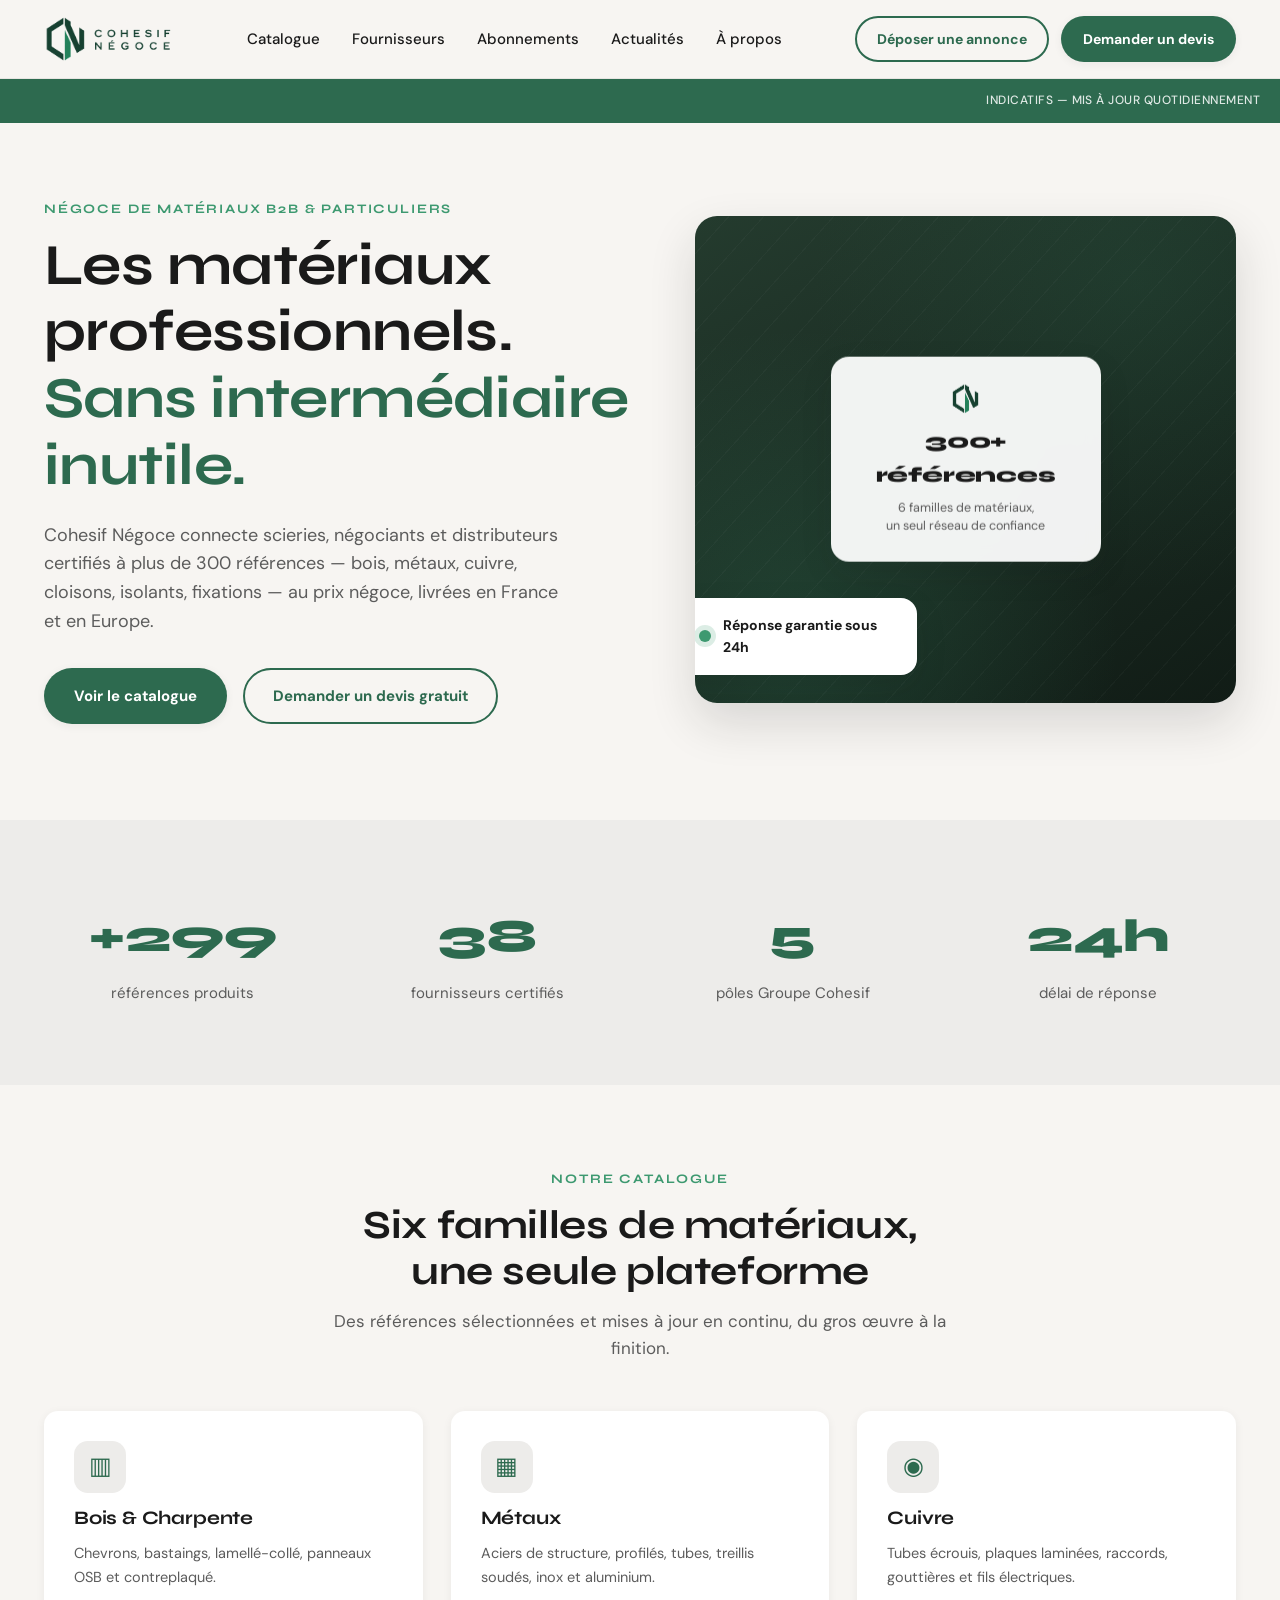
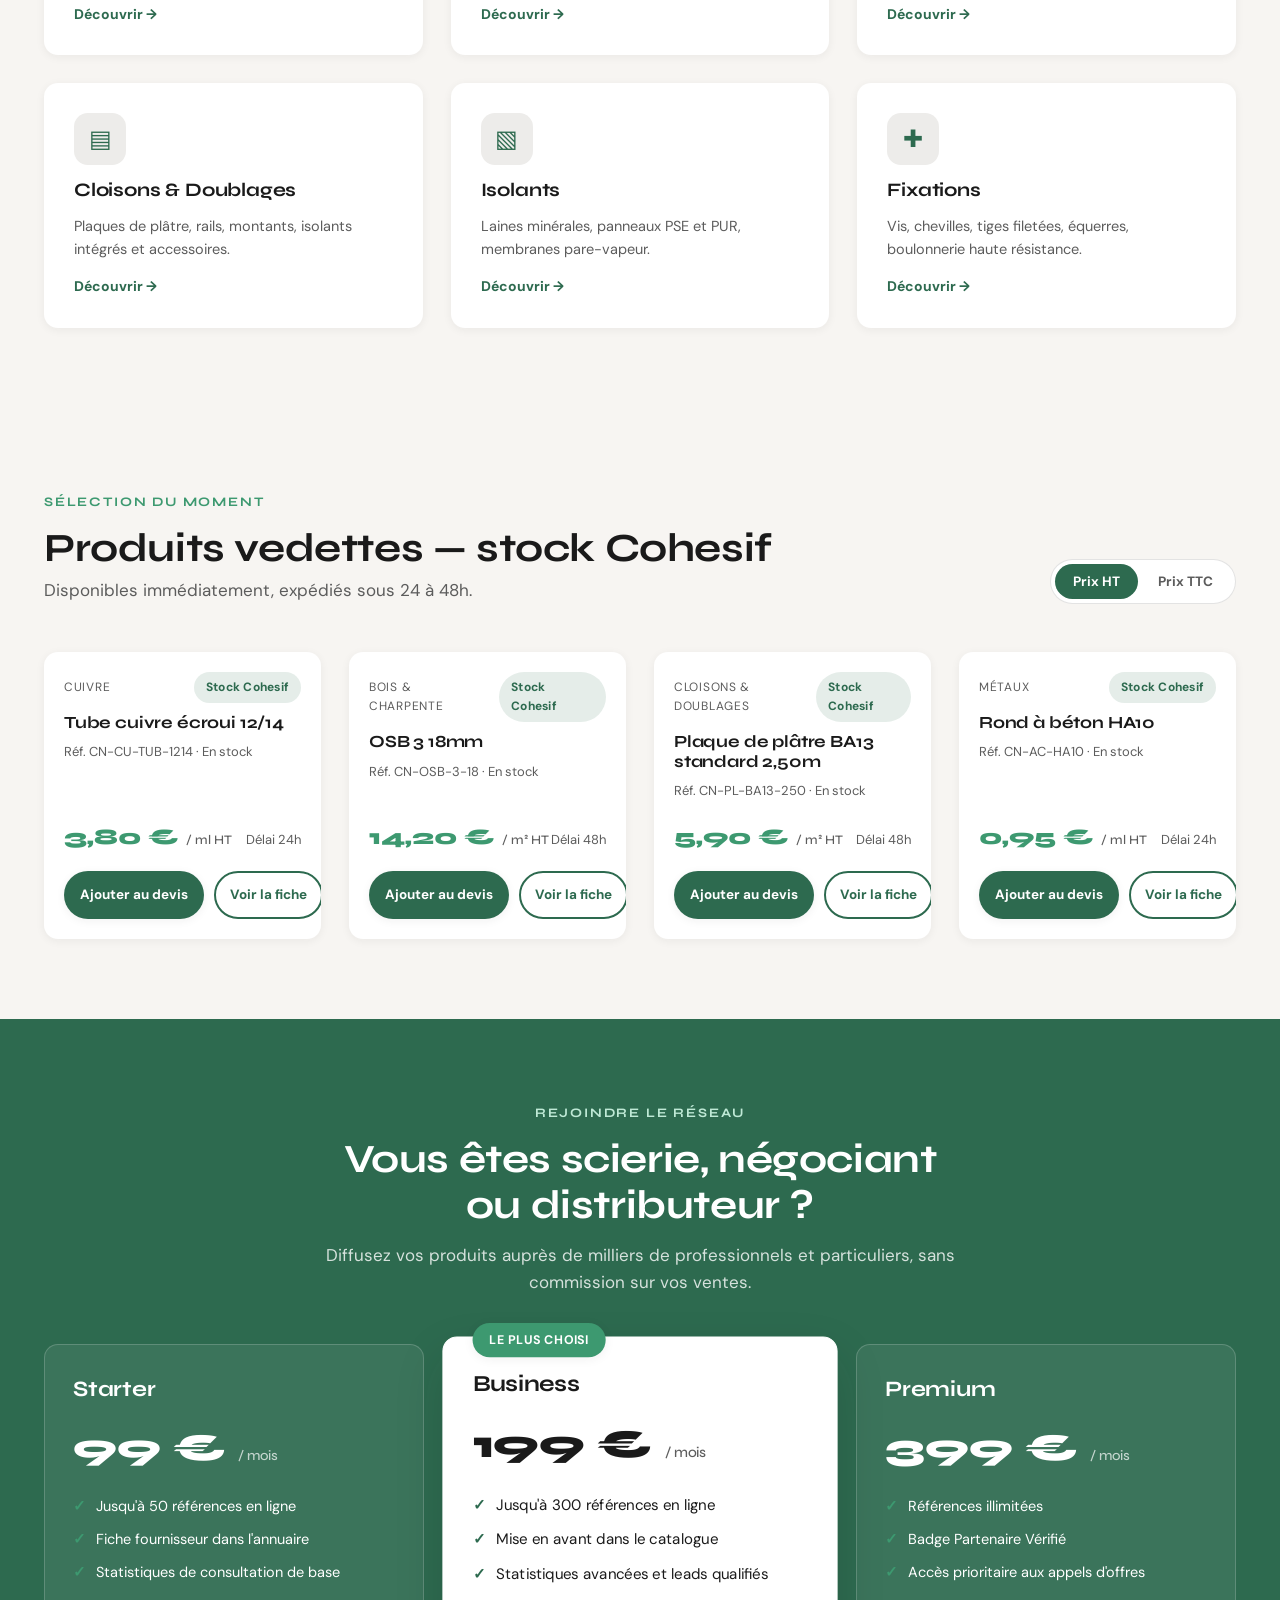
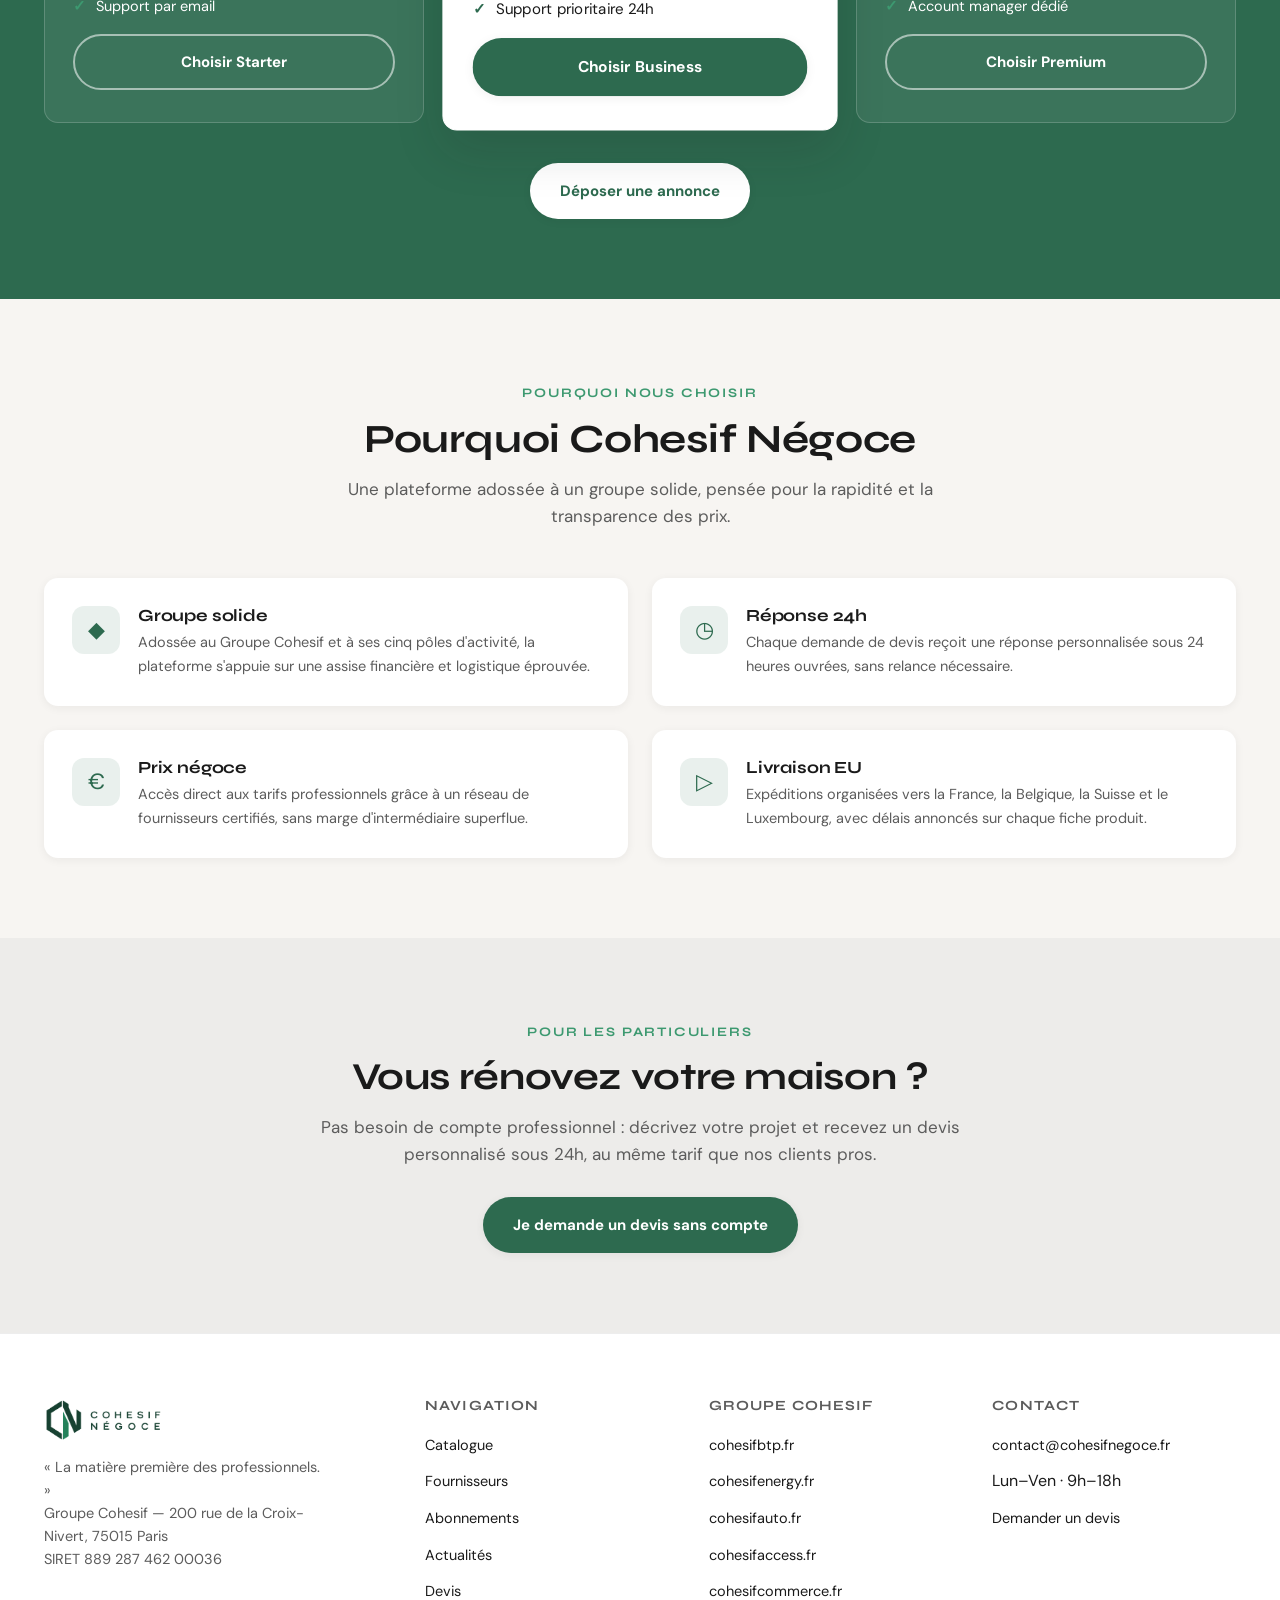
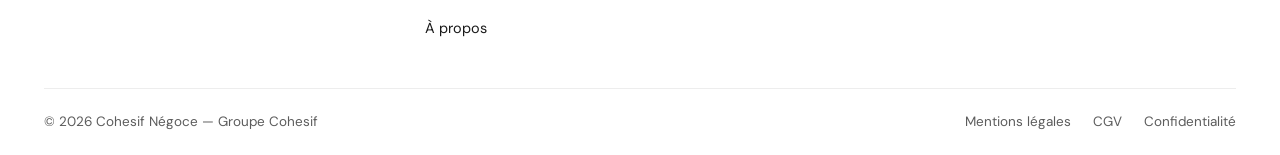
==== index.html @ 2b5d2972 "Remplace le fond mosaïque 6 tuiles par un fond sombre sophistiqué https://claude.ai/code/session_01J" ====
<!DOCTYPE html>
<html lang="fr">
<head>
<meta charset="UTF-8">
<meta name="viewport" content="width=device-width, initial-scale=1.0">
<title>Cohesif Négoce — La matière première des professionnels</title>
<meta name="description" content="Plateforme de négoce de matériaux de construction pour professionnels et particuliers : bois, métaux, cuivre, cloisons, isolants, fixations. Réponse garantie sous 24h.">
<link rel="icon" type="image/png" href="img/logo-mark-cohesif-negoce.png">
<link rel="stylesheet" href="css/style.css">
</head>
<body>

<!-- ===== Navbar ===== -->
<header class="navbar">
  <div class="container">
    <a href="index.html" class="logo"><img src="img/logo-cohesif-negoce.png" alt="Cohesif Négoce — La matière première des professionnels"></a>
    <nav class="nav-links">
      <a href="catalogue.html">Catalogue</a>
      <a href="fournisseurs.html">Fournisseurs</a>
      <a href="abonnements.html">Abonnements</a>
      <a href="actualites.html">Actualités</a>
      <a href="a-propos.html">À propos</a>
    </nav>
    <div class="nav-actions">
      <a href="fournisseurs.html" class="btn btn-outline btn-sm">Déposer une annonce</a>
      <a href="devis.html" class="btn btn-primary btn-sm">Demander un devis</a>
    </div>
    <button class="burger" aria-label="Ouvrir le menu"><span></span><span></span><span></span></button>
  </div>
  <div class="mobile-menu">
    <a href="catalogue.html">Catalogue</a>
    <a href="fournisseurs.html">Fournisseurs</a>
    <a href="abonnements.html">Abonnements</a>
    <a href="actualites.html">Actualités</a>
    <a href="a-propos.html">À propos</a>
    <div class="nav-actions">
      <a href="fournisseurs.html" class="btn btn-outline">Déposer une annonce</a>
      <a href="devis.html" class="btn btn-primary">Demander un devis</a>
    </div>
  </div>
</header>

<!-- ===== Ticker cotations ===== -->
<div class="ticker-wrap">
  <div class="ticker-track">
    <span>Cuivre <strong>8 420 €/t</strong> <span class="up">+1,2%</span></span>
    <span>Acier rond <strong>620 €/t</strong> <span class="down">-0,4%</span></span>
    <span>OSB 18mm <strong>14,20 €/m²</strong> <span class="up">+0,8%</span></span>
    <span>Aluminium <strong>2 310 €/t</strong> <span class="up">+0,3%</span></span>
    <span>Placo BA13 <strong>5,90 €/m²</strong> stable</span>
    <span>Laine de verre <strong>8,40 €/m²</strong> <span class="up">+1,1%</span></span>
  </div>
  <span class="ticker-note">Indicatifs — mis à jour quotidiennement</span>
</div>

<!-- ===== Hero ===== -->
<section class="hero">
  <div class="container">
    <div class="hero-text">
      <span class="eyebrow">Négoce de matériaux B2B & particuliers</span>
      <h1>Les matériaux professionnels. <span>Sans intermédiaire inutile.</span></h1>
      <p class="lead">Cohesif Négoce connecte scieries, négociants et distributeurs certifiés à plus de 300 références — bois, métaux, cuivre, cloisons, isolants, fixations — au prix négoce, livrées en France et en Europe.</p>
      <div class="hero-ctas">
        <a href="catalogue.html" class="btn btn-primary">Voir le catalogue</a>
        <a href="devis.html" class="btn btn-outline">Demander un devis gratuit</a>
      </div>
    </div>
    <div class="hero-media">
      <div class="hero-visual">
        <div class="hv-mosaic" aria-hidden="true"></div>
        <div class="hv-center">
          <img src="img/logo-mark-cohesif-negoce.png" alt="" class="hv-mark">
          <strong>300+ références</strong>
          <span>6 familles de matériaux,<br>un seul réseau de confiance</span>
        </div>
      </div>
      <div class="hero-badge"><span class="dot"></span> Réponse garantie sous 24h</div>
    </div>
  </div>
</section>

<!-- ===== Chiffres animés ===== -->
<section class="stats">
  <div class="container">
    <div class="stats-grid">
      <div>
        <div class="stat-num"><span class="count-target" data-count-to="300" data-prefix="+">0</span></div>
        <div class="stat-label">références produits</div>
      </div>
      <div>
        <div class="stat-num"><span class="count-target" data-count-to="38">0</span></div>
        <div class="stat-label">fournisseurs certifiés</div>
      </div>
      <div>
        <div class="stat-num"><span class="count-target" data-count-to="5">0</span></div>
        <div class="stat-label">pôles Groupe Cohesif</div>
      </div>
      <div>
        <div class="stat-num"><span class="count-target" data-count-to="24" data-suffix="h">0</span></div>
        <div class="stat-label">délai de réponse</div>
      </div>
    </div>
  </div>
</section>

<!-- ===== Catégories produits ===== -->
<section class="categories">
  <div class="container">
    <div class="section-head">
      <span class="eyebrow">Notre catalogue</span>
      <h2>Six familles de matériaux, une seule plateforme</h2>
      <p>Des références sélectionnées et mises à jour en continu, du gros œuvre à la finition.</p>
    </div>
    <div class="grid-3">
      <a class="cat-card" href="catalogue.html?categorie=Bois%20%26%20Charpente">
        <div class="cat-icon">▥</div>
        <h3>Bois &amp; Charpente</h3>
        <p>Chevrons, bastaings, lamellé-collé, panneaux OSB et contreplaqué.</p>
        <span class="cat-link">Découvrir →</span>
      </a>
      <a class="cat-card" href="catalogue.html?categorie=M%C3%A9taux">
        <div class="cat-icon">▦</div>
        <h3>Métaux</h3>
        <p>Aciers de structure, profilés, tubes, treillis soudés, inox et aluminium.</p>
        <span class="cat-link">Découvrir →</span>
      </a>
      <a class="cat-card" href="catalogue.html?categorie=Cuivre">
        <div class="cat-icon">◉</div>
        <h3>Cuivre</h3>
        <p>Tubes écrouis, plaques laminées, raccords, gouttières et fils électriques.</p>
        <span class="cat-link">Découvrir →</span>
      </a>
      <a class="cat-card" href="catalogue.html?categorie=Cloisons%20%26%20Doublages">
        <div class="cat-icon">▤</div>
        <h3>Cloisons &amp; Doublages</h3>
        <p>Plaques de plâtre, rails, montants, isolants intégrés et accessoires.</p>
        <span class="cat-link">Découvrir →</span>
      </a>
      <a class="cat-card" href="catalogue.html?categorie=Isolants">
        <div class="cat-icon">▧</div>
        <h3>Isolants</h3>
        <p>Laines minérales, panneaux PSE et PUR, membranes pare-vapeur.</p>
        <span class="cat-link">Découvrir →</span>
      </a>
      <a class="cat-card" href="catalogue.html?categorie=Fixations">
        <div class="cat-icon">✚</div>
        <h3>Fixations</h3>
        <p>Vis, chevilles, tiges filetées, équerres, boulonnerie haute résistance.</p>
        <span class="cat-link">Découvrir →</span>
      </a>
    </div>
  </div>
</section>

<!-- ===== Produits vedettes ===== -->
<section class="featured">
  <div class="container">
    <div class="section-head" style="display:flex; align-items:flex-end; justify-content:space-between; text-align:left; max-width:none; gap:24px; flex-wrap:wrap;">
      <div>
        <span class="eyebrow">Sélection du moment</span>
        <h2 style="margin-bottom:6px;">Produits vedettes — stock Cohesif</h2>
        <p style="margin:0;">Disponibles immédiatement, expédiés sous 24 à 48h.</p>
      </div>
      <div class="htttc-toggle">
        <button data-mode="HT" class="active">Prix HT</button>
        <button data-mode="TTC">Prix TTC</button>
      </div>
    </div>
    <div class="grid-4" data-featured-products></div>
  </div>
</section>

<!-- ===== Section fournisseurs ===== -->
<section class="supplier-section">
  <div class="container">
    <div class="section-head">
      <span class="eyebrow" style="color:#BFE9D6;">Rejoindre le réseau</span>
      <h2>Vous êtes scierie, négociant ou distributeur ?</h2>
      <p>Diffusez vos produits auprès de milliers de professionnels et particuliers, sans commission sur vos ventes.</p>
    </div>
    <div class="pricing-grid">
      <div class="price-card">
        <h3>Starter</h3>
        <div class="price">99 € <small>/ mois</small></div>
        <ul>
          <li>Jusqu'à 50 références en ligne</li>
          <li>Fiche fournisseur dans l'annuaire</li>
          <li>Statistiques de consultation de base</li>
          <li>Support par email</li>
        </ul>
        <a href="abonnements.html" class="btn btn-ghost-white">Choisir Starter</a>
      </div>
      <div class="price-card featured">
        <span class="ribbon">Le plus choisi</span>
        <h3>Business</h3>
        <div class="price">199 € <small>/ mois</small></div>
        <ul>
          <li>Jusqu'à 300 références en ligne</li>
          <li>Mise en avant dans le catalogue</li>
          <li>Statistiques avancées et leads qualifiés</li>
          <li>Support prioritaire 24h</li>
        </ul>
        <a href="abonnements.html" class="btn btn-primary">Choisir Business</a>
      </div>
      <div class="price-card">
        <h3>Premium</h3>
        <div class="price">399 € <small>/ mois</small></div>
        <ul>
          <li>Références illimitées</li>
          <li>Badge Partenaire Vérifié</li>
          <li>Accès prioritaire aux appels d'offres</li>
          <li>Account manager dédié</li>
        </ul>
        <a href="abonnements.html" class="btn btn-ghost-white">Choisir Premium</a>
      </div>
    </div>
    <div style="text-align:center; margin-top:40px;">
      <a href="fournisseurs.html" class="btn btn-white">Déposer une annonce</a>
    </div>
  </div>
</section>

<!-- ===== Pourquoi Cohesif Négoce ===== -->
<section class="why">
  <div class="container">
    <div class="section-head">
      <span class="eyebrow">Pourquoi nous choisir</span>
      <h2>Pourquoi Cohesif Négoce</h2>
      <p>Une plateforme adossée à un groupe solide, pensée pour la rapidité et la transparence des prix.</p>
    </div>
    <div class="arguments-grid">
      <div class="arg-card">
        <div class="arg-icon">◆</div>
        <div>
          <h3>Groupe solide</h3>
          <p>Adossée au Groupe Cohesif et à ses cinq pôles d'activité, la plateforme s'appuie sur une assise financière et logistique éprouvée.</p>
        </div>
      </div>
      <div class="arg-card">
        <div class="arg-icon">◷</div>
        <div>
          <h3>Réponse 24h</h3>
          <p>Chaque demande de devis reçoit une réponse personnalisée sous 24 heures ouvrées, sans relance nécessaire.</p>
        </div>
      </div>
      <div class="arg-card">
        <div class="arg-icon">€</div>
        <div>
          <h3>Prix négoce</h3>
          <p>Accès direct aux tarifs professionnels grâce à un réseau de fournisseurs certifiés, sans marge d'intermédiaire superflue.</p>
        </div>
      </div>
      <div class="arg-card">
        <div class="arg-icon">▷</div>
        <div>
          <h3>Livraison EU</h3>
          <p>Expéditions organisées vers la France, la Belgique, la Suisse et le Luxembourg, avec délais annoncés sur chaque fiche produit.</p>
        </div>
      </div>
    </div>
  </div>
</section>

<!-- ===== Particuliers ===== -->
<section class="band-particuliers">
  <div class="container">
    <span class="eyebrow">Pour les particuliers</span>
    <h2>Vous rénovez votre maison ?</h2>
    <p>Pas besoin de compte professionnel : décrivez votre projet et recevez un devis personnalisé sous 24h, au même tarif que nos clients pros.</p>
    <a href="devis.html" class="btn btn-primary">Je demande un devis sans compte</a>
  </div>
</section>

<!-- ===== Footer ===== -->
<footer>
  <div class="container">
    <div class="footer-grid">
      <div class="footer-about">
        <a href="index.html" class="logo"><img src="img/logo-cohesif-negoce.png" alt="Cohesif Négoce — La matière première des professionnels"></a>
        <p>« La matière première des professionnels. »<br>
        Groupe Cohesif — 200 rue de la Croix-Nivert, 75015 Paris<br>
        SIRET 889 287 462 00036</p>
      </div>
      <div>
        <h4>Navigation</h4>
        <ul>
          <li><a href="catalogue.html">Catalogue</a></li>
          <li><a href="fournisseurs.html">Fournisseurs</a></li>
          <li><a href="abonnements.html">Abonnements</a></li>
          <li><a href="actualites.html">Actualités</a></li>
          <li><a href="devis.html">Devis</a></li>
          <li><a href="a-propos.html">À propos</a></li>
        </ul>
      </div>
      <div>
        <h4>Groupe Cohesif</h4>
        <ul>
          <li><a href="https://cohesifbtp.fr" target="_blank" rel="noopener">cohesifbtp.fr</a></li>
          <li><a href="https://cohesifenergy.fr" target="_blank" rel="noopener">cohesifenergy.fr</a></li>
          <li><a href="https://cohesifauto.fr" target="_blank" rel="noopener">cohesifauto.fr</a></li>
          <li><a href="https://cohesifaccess.fr" target="_blank" rel="noopener">cohesifaccess.fr</a></li>
          <li><a href="https://cohesifcommerce.fr" target="_blank" rel="noopener">cohesifcommerce.fr</a></li>
        </ul>
      </div>
      <div>
        <h4>Contact</h4>
        <ul>
          <li><a href="mailto:contact@cohesifnegoce.fr">contact@cohesifnegoce.fr</a></li>
          <li>Lun–Ven · 9h–18h</li>
          <li><a href="devis.html">Demander un devis</a></li>
        </ul>
      </div>
    </div>
    <div class="footer-bottom">
      <span>© 2026 Cohesif Négoce — Groupe Cohesif</span>
      <div class="legal-links">
        <a href="mentions-legales.html">Mentions légales</a>
        <a href="cgv.html">CGV</a>
        <a href="confidentialite.html">Confidentialité</a>
      </div>
    </div>
  </div>
</footer>

<div class="sticky-mobile-bar">
  <span class="smb-text">
    <span class="smb-dot"></span>
    <span class="smb-copy"><strong>Demander un devis</strong><span class="smb-sub">Réponse garantie sous 24h</span></span>
  </span>
  <a href="devis.html" class="btn btn-white btn-sm">Démarrer</a>
</div>

<script src="js/main.js"></script>
</body>
</html>
---- css/style.css ----
/* ============================================================
   Cohesif Négoce — Industrial Luxury (clair)
   ============================================================ */

@import url('https://fonts.googleapis.com/css2?family=Syne:wght@600;700;800&family=DM+Sans:wght@400;500;700&display=swap');

:root{
  --bg: #F7F5F2;
  --bg-secondary: #EDECEA;
  --green: #2D6A4F;
  --green-bright: #3D9970;
  --red: #C0392B;
  --text: #1A1A1A;
  --text-secondary: #5C5C5C;
  --blue-slate: #46637A;
  --ochre: #B7791F;
  --radius: 14px;
  --shadow-sm: 0 2px 10px rgba(26,26,26,.06);
  --shadow-md: 0 12px 32px rgba(26,26,26,.10);
  --shadow-lg: 0 20px 48px rgba(26,26,26,.14);
  --container: 1240px;
  --font-title: 'Syne', sans-serif;
  --font-body: 'DM Sans', sans-serif;
}

*{ margin:0; padding:0; box-sizing:border-box; }

html{ scroll-behavior:smooth; }

body{
  font-family: var(--font-body);
  background: var(--bg);
  color: var(--text);
  font-size: 16px;
  line-height: 1.6;
  -webkit-font-smoothing: antialiased;
}

img{ max-width:100%; display:block; }

a{ color: inherit; text-decoration:none; }

/* Visible keyboard focus across all interactive elements */
a:focus-visible,
button:focus-visible,
input:focus-visible,
select:focus-visible,
textarea:focus-visible,
[tabindex]:focus-visible{
  outline: 2px solid var(--green-bright);
  outline-offset: 3px;
  border-radius: 4px;
}
.btn:focus-visible{ border-radius: 999px; }
.featured-article:focus-within,
.article-card:focus-within{
  outline: 2px solid var(--green-bright);
  outline-offset: 2px;
  border-radius: var(--radius);
}

ul{ list-style:none; }

h1,h2,h3,h4{
  font-family: var(--font-title);
  font-weight: 700;
  line-height: 1.15;
  letter-spacing: -0.01em;
}

.container{
  max-width: var(--container);
  margin: 0 auto;
  padding: 0 24px;
}

section{ padding: 80px 0; }

.section-head{
  max-width: 640px;
  margin: 0 auto 48px;
  text-align: center;
}
.section-head h2{ font-size: clamp(28px, 4vw, 40px); margin-bottom: 14px; }
.section-head p{ color: var(--text-secondary); font-size: 17px; }

.eyebrow{
  display:inline-block;
  font-family: var(--font-title);
  font-weight: 700;
  font-size: 13px;
  letter-spacing: .14em;
  text-transform: uppercase;
  color: var(--green-bright);
  margin-bottom: 12px;
}

/* ============ Buttons ============ */
.btn{
  display:inline-flex;
  align-items:center;
  justify-content:center;
  gap:8px;
  font-family: var(--font-body);
  font-weight: 700;
  font-size: 15px;
  padding: 14px 28px;
  border-radius: 999px;
  border: 2px solid transparent;
  cursor: pointer;
  transition: transform .18s ease, box-shadow .18s ease, background .18s ease, color .18s ease, border-color .18s ease;
  white-space: nowrap;
}
.btn-primary{
  background: var(--green);
  color: #fff;
  box-shadow: var(--shadow-sm);
}
.btn-primary:hover{ background: var(--green-bright); transform: translateY(-2px); box-shadow: var(--shadow-md); }

.btn-outline{
  background: transparent;
  color: var(--green);
  border-color: var(--green);
}
.btn-outline:hover{ background: var(--green); color:#fff; transform: translateY(-2px); }

.btn-white{
  background: #fff;
  color: var(--green);
  box-shadow: var(--shadow-sm);
}
.btn-white:hover{ transform: translateY(-2px); box-shadow: var(--shadow-md); }

.btn-ghost-white{
  background: transparent;
  color: #fff;
  border-color: rgba(255,255,255,.55);
}
.btn-ghost-white:hover{ background: rgba(255,255,255,.14); border-color:#fff; }

.btn-sm{ padding: 10px 20px; font-size: 14px; }
.btn-block{ width:100%; }

/* ============ Navbar ============ */
.navbar{
  position: sticky;
  top: 0;
  z-index: 200;
  background: rgba(247,245,242,.92);
  backdrop-filter: saturate(160%) blur(10px);
  border-bottom: 1px solid rgba(26,26,26,.07);
}
.navbar .container{
  display:flex;
  align-items:center;
  justify-content:space-between;
  height: 78px;
  gap: 24px;
}
.logo{
  display:flex;
  align-items:center;
  gap:10px;
}
.logo img{
  display:block;
  height: 48px;
  width: auto;
}
.nav-links{
  display:flex;
  align-items:center;
  gap: 32px;
}
.nav-links a{
  font-weight: 500;
  font-size: 15px;
  color: var(--text);
  position: relative;
  padding: 6px 0;
  transition: color .15s ease;
}
.nav-links a::after{
  content:"";
  position:absolute;
  left:0; right:100%;
  bottom:-2px;
  height:2px;
  background: var(--green-bright);
  transition: right .2s ease;
}
.nav-links a:hover{ color: var(--green); }
.nav-links a:hover::after{ right:0; }

.nav-actions{ display:flex; align-items:center; gap:12px; }

.burger{
  display:none;
  flex-direction:column;
  gap:5px;
  width: 40px;
  height: 40px;
  align-items:center;
  justify-content:center;
  border-radius: 10px;
  border: 1px solid rgba(26,26,26,.12);
  background: transparent;
  cursor:pointer;
}
.burger span{
  display:block;
  width: 20px;
  height: 2px;
  background: var(--text);
  transition: transform .25s ease, opacity .25s ease;
}
.burger.active span:nth-child(1){ transform: translateY(7px) rotate(45deg); }
.burger.active span:nth-child(2){ opacity:0; }
.burger.active span:nth-child(3){ transform: translateY(-7px) rotate(-45deg); }

.mobile-menu{
  display:none;
  flex-direction:column;
  gap: 4px;
  background: var(--bg);
  border-bottom: 1px solid rgba(26,26,26,.08);
  padding: 12px 24px 24px;
}
.mobile-menu.open{ display:flex; }
.mobile-menu a{
  padding: 14px 6px;
  font-weight: 500;
  font-size: 16px;
  border-bottom: 1px solid rgba(26,26,26,.06);
}
.mobile-menu .nav-actions{
  flex-direction: column;
  align-items: stretch;
  margin-top: 14px;
  gap: 10px;
}
.mobile-menu .nav-actions .btn{ width:100%; }

/* ============ Ticker ============ */
.ticker-wrap{
  background: var(--green);
  color:#fff;
  overflow:hidden;
  position: relative;
  display:flex;
  align-items:center;
  height: 44px;
}
.ticker-track{
  display:flex;
  gap: 48px;
  white-space:nowrap;
  animation: ticker-scroll 38s linear infinite;
  padding-left: 100%;
}
.ticker-track span{ font-size: 14px; font-weight: 500; letter-spacing:.01em; }
.ticker-track .up{ color:#BFE9D6; font-weight:700; }
.ticker-track .down{ color:#F4C7C0; font-weight:700; }
.ticker-note{
  position:absolute;
  right:0; top:0; bottom:0;
  display:flex; align-items:center;
  background: linear-gradient(90deg, rgba(45,106,79,0) 0%, var(--green) 38%);
  padding: 0 20px 0 60px;
  font-size: 12px;
  font-weight:500;
  letter-spacing:.04em;
  text-transform:uppercase;
  color: rgba(255,255,255,.85);
}
@keyframes ticker-scroll{
  0%{ transform: translateX(0); }
  100%{ transform: translateX(-50%); }
}

/* ============ Hero ============ */
.hero{
  padding: 72px 0 96px;
  position:relative;
  overflow:hidden;
}
.hero .container{
  display:grid;
  grid-template-columns: 1.1fr 1fr;
  gap: 56px;
  align-items:center;
}
.hero h1{
  font-size: clamp(36px, 5.4vw, 58px);
  margin-bottom: 22px;
}
.hero h1 span{ color: var(--green); }
.hero p.lead{
  font-size: 18px;
  color: var(--text-secondary);
  max-width: 520px;
  margin-bottom: 32px;
}
.hero-ctas{ display:flex; gap:16px; flex-wrap:wrap; }
.hero-media{
  position:relative;
  border-radius: 22px;
  overflow:hidden;
  box-shadow: var(--shadow-lg);
  aspect-ratio: 4/3.6;
}
.hero-visual{ position:relative; width:100%; height:100%; }
.hv-mosaic{
  position:relative;
  width:100%; height:100%;
  background:
    radial-gradient(ellipse at 18% 88%, rgba(61,153,112,.22) 0%, transparent 52%),
    radial-gradient(ellipse at 82% 14%, rgba(45,106,79,.18) 0%, transparent 52%),
    linear-gradient(158deg, #243B2E 0%, #111C16 100%);
  overflow:hidden;
}
.hv-mosaic::before{
  content:'';
  position:absolute; inset:0;
  background-image:
    repeating-linear-gradient(
      -48deg,
      rgba(255,255,255,.028) 0px,
      rgba(255,255,255,.028) 1px,
      transparent 1px,
      transparent 26px
    );
}
.hv-center{
  position:absolute; top:50%; left:50%; transform:translate(-50%,-50%);
  width: min(72%, 270px);
  background: rgba(255,255,255,.94);
  backdrop-filter: blur(8px);
  border-radius: 18px;
  padding: 26px 28px;
  box-shadow: var(--shadow-md);
  text-align:center;
  display:flex; flex-direction:column; align-items:center; gap: 6px;
}
.hv-mark{ height: 32px; width:auto; margin-bottom: 4px; }
.hv-center strong{ font-family: var(--font-title); font-weight:800; font-size: 21px; color: var(--text); letter-spacing:-0.01em; }
.hv-center span{ font-size: 12.5px; line-height:1.5; color: var(--text-secondary); }
.hero-badge{
  position:absolute;
  left: -18px; bottom: 28px;
  background:#fff;
  border-radius: 16px;
  padding: 16px 22px;
  box-shadow: var(--shadow-md);
  display:flex;
  align-items:center;
  gap: 12px;
  font-weight:700;
  font-size: 14px;
  max-width: 240px;
}
.hero-badge .dot{
  width: 12px; height:12px;
  border-radius:50%;
  background: var(--green-bright);
  box-shadow: 0 0 0 5px rgba(61,153,112,.18);
  flex-shrink:0;
}

/* ============ Stats ============ */
.stats{
  background: var(--bg-secondary);
}
.stats-grid{
  display:grid;
  grid-template-columns: repeat(4, 1fr);
  gap: 28px;
  text-align:center;
}
.stat-num{
  font-family: var(--font-title);
  font-size: clamp(32px, 4.4vw, 46px);
  font-weight:800;
  color: var(--green);
}
.stat-label{
  margin-top:8px;
  color: var(--text-secondary);
  font-size: 15px;
}

/* ============ Cards grid generic ============ */
.grid-3{
  display:grid;
  grid-template-columns: repeat(3, 1fr);
  gap: 28px;
}
.grid-4{
  display:grid;
  grid-template-columns: repeat(4, 1fr);
  gap: 28px;
}
.grid-2{
  display:grid;
  grid-template-columns: repeat(2, 1fr);
  gap: 28px;
}

/* Category cards */
.cat-card{
  background:#fff;
  border-radius: var(--radius);
  padding: 28px;
  border: 2px solid transparent;
  box-shadow: var(--shadow-sm);
  transition: transform .22s ease, box-shadow .22s ease, border-color .22s ease;
  cursor:pointer;
  display:flex;
  flex-direction:column;
  gap: 14px;
}
.cat-card:hover{
  transform: translateY(-6px);
  box-shadow: var(--shadow-md);
  border-color: var(--green-bright);
}
.cat-card .cat-icon{
  width: 52px; height:52px;
  border-radius: 14px;
  background: var(--bg-secondary);
  display:flex; align-items:center; justify-content:center;
  font-size: 24px;
  color: var(--green);
}
.cat-card h3{ font-size: 19px; }
.cat-card p{ color: var(--text-secondary); font-size: 14.5px; }
.cat-card .cat-link{
  margin-top: auto;
  font-weight:700;
  font-size: 14px;
  color: var(--green);
  display:flex; align-items:center; gap:6px;
}

/* Product cards */
.product-card{
  background:#fff;
  border-radius: var(--radius);
  overflow:hidden;
  box-shadow: var(--shadow-sm);
  transition: transform .22s ease, box-shadow .22s ease;
  display:flex;
  flex-direction:column;
}
.product-card:hover{ transform: translateY(-6px); box-shadow: var(--shadow-md); }

/* ============ Visual tiles (branded article visuals) ============ */
/* Cohesive technical-illustration system used in place of stock photography:
   each category gets a distinct gradient + glyph, drawn from the brand palette. */
.visual-tile{
  position:relative;
  width:100%; height:100%;
  display:flex; flex-direction:column; justify-content:flex-end;
  overflow:hidden;
  color:#fff;
  transition: transform .35s ease;
}
.visual-tile::before{
  content:"";
  position:absolute; inset:0;
  background: var(--vt-grad);
}
.visual-tile::after{
  content:"";
  position:absolute; inset:0;
  background-image:
    repeating-linear-gradient(0deg, rgba(255,255,255,.08) 0 1px, transparent 1px 32px),
    repeating-linear-gradient(90deg, rgba(255,255,255,.08) 0 1px, transparent 1px 32px);
}
.visual-tile .vt-icon{
  position:absolute; top:50%; left:50%; transform:translate(-50%,-50%);
  font-size: clamp(36px, 7vw, 84px);
  line-height:1;
  opacity:.24;
  font-family: var(--font-title);
}
.visual-tile .vt-meta{
  position:relative; z-index:1;
  padding: 16px 18px;
  display:flex; flex-direction:column; gap:3px;
}
.visual-tile .vt-cat{
  font-family: var(--font-title);
  font-weight:700;
  font-size:12.5px;
  letter-spacing:.05em;
  text-transform:uppercase;
}
.visual-tile .vt-ref{
  font-size:11.5px;
  letter-spacing:.05em;
  opacity:.7;
  font-variant-numeric: tabular-nums;
}
/* Product-family tiles: replaced by hand-drawn material illustrations
   (real stock photography is rarely a true match for a specific reference,
   so each family gets an accurate technical illustration of its actual
   material — wood grain, copper sheen, plasterboard layering, etc.) */
.visual-tile.vt-bois{ --vt-grad: linear-gradient(155deg, #c9a273 0%, #7d6240 100%); }
.visual-tile.vt-metaux{ --vt-grad: linear-gradient(155deg, #7d99ad 0%, #44596d 100%); }
.visual-tile.vt-cuivre{ --vt-grad: linear-gradient(155deg, #c17955 0%, #874935 100%); }
.visual-tile.vt-cloisons{ --vt-grad: linear-gradient(155deg, #b3a48d 0%, #7c6f59 100%); }
.visual-tile.vt-isolants{ --vt-grad: linear-gradient(155deg, #8bc4a4 0%, #2D6A4F 100%); }
.visual-tile.vt-fixations{ --vt-grad: linear-gradient(155deg, #707a87 0%, #383d44 100%); }
.visual-tile.vt-marches{ --vt-grad: linear-gradient(155deg, #4faf80 0%, #2D6A4F 100%); }
.visual-tile.vt-conseils{ --vt-grad: linear-gradient(155deg, #d2a35a 0%, #a8721f 100%); }
.visual-tile.vt-btp{ --vt-grad: linear-gradient(155deg, #7d99ad 0%, #46637A 100%); }
.visual-tile.vt-cohesif{ --vt-grad: linear-gradient(155deg, #3c4b45 0%, #1f2b26 100%); }

.badge{
  display:inline-flex;
  align-items:center;
  gap:6px;
  font-size: 12px;
  font-weight:700;
  letter-spacing:.02em;
  padding: 6px 12px;
  border-radius: 999px;
}
.badge-stock{ background: rgba(45,106,79,.12); color: var(--green); }
.badge-partner{ background: rgba(70,99,122,.13); color: var(--blue-slate); }
.badge-import{ background: rgba(183,121,31,.14); color: var(--ochre); }
.pc-top-row{ display:flex; align-items:center; justify-content:space-between; gap:10px; }

.pc-body{
  padding: 20px;
  display:flex;
  flex-direction:column;
  gap: 10px;
  flex:1;
}
.pc-cat{ font-size: 12px; color: var(--text-secondary); text-transform:uppercase; letter-spacing:.06em; }
.pc-title{ font-size: 17px; font-family: var(--font-title); font-weight:700; }
.pc-ref{ font-size: 13px; color: var(--text-secondary); }
.pc-price-row{
  display:flex;
  align-items:baseline;
  justify-content:space-between;
  margin-top:auto;
  padding-top: 8px;
}
.pc-price{
  font-family: var(--font-title);
  font-size: 22px;
  font-weight:800;
  color: var(--green-bright);
}
.pc-price small{ font-size:13px; font-weight:500; color: var(--text-secondary); }
.pc-delai{ font-size: 13px; color: var(--text-secondary); }
.pc-actions{
  display:flex;
  gap: 10px;
  margin-top: 6px;
}
.pc-actions .btn{ flex:1; padding: 11px 14px; font-size:13.5px; }

/* ============ Toggle HT/TTC ============ */
.htttc-toggle{
  display:inline-flex;
  align-items:center;
  background: #fff;
  border: 1px solid rgba(26,26,26,.12);
  border-radius: 999px;
  padding: 4px;
  gap: 2px;
}
.htttc-toggle button{
  border:none;
  background: transparent;
  font-family: var(--font-body);
  font-weight: 700;
  font-size: 13.5px;
  padding: 9px 18px;
  border-radius: 999px;
  cursor:pointer;
  color: var(--text-secondary);
  transition: background .18s ease, color .18s ease;
}
.htttc-toggle button.active{
  background: var(--green);
  color: #fff;
}

/* ============ Supplier / pricing section ============ */
.supplier-section{
  background: var(--green);
  color:#fff;
}
.supplier-section .section-head h2,
.supplier-section .section-head p{ color:#fff; }
.supplier-section .section-head p{ color: rgba(255,255,255,.8); }

.pricing-grid{
  display:grid;
  grid-template-columns: repeat(3, 1fr);
  gap: 26px;
}
.price-card{
  background: rgba(255,255,255,.07);
  border: 1px solid rgba(255,255,255,.18);
  border-radius: var(--radius);
  padding: 32px 28px;
  display:flex;
  flex-direction:column;
  gap: 16px;
  transition: transform .22s ease, background .22s ease;
  position:relative;
}
.price-card:hover{ transform: translateY(-6px); background: rgba(255,255,255,.12); }
.price-card.featured{
  background: #fff;
  color: var(--text);
  border-color: #fff;
  transform: scale(1.04);
  box-shadow: var(--shadow-lg);
}
.price-card.featured:hover{ transform: scale(1.04) translateY(-6px); }
.price-card .ribbon{
  position:absolute;
  top: -14px; left: 28px;
  background: var(--green-bright);
  color:#fff;
  font-size: 12px;
  font-weight: 700;
  letter-spacing:.04em;
  text-transform:uppercase;
  padding: 7px 16px;
  border-radius: 999px;
  box-shadow: var(--shadow-sm);
}
.price-card h3{ font-family: var(--font-title); font-size: 22px; }
.price-card .price{
  font-family: var(--font-title);
  font-size: 38px;
  font-weight:800;
}
.price-card .price small{ font-size: 14px; font-weight:500; opacity:.7; }
.price-card ul{ display:flex; flex-direction:column; gap:10px; font-size:14.5px; }
.price-card ul li{ display:flex; gap: 10px; align-items:flex-start; }
.price-card ul li::before{ content:"✓"; font-weight:800; color: var(--green-bright); flex-shrink:0; }
.price-card.featured ul li::before{ color: var(--green); }

/* ============ Why / arguments ============ */
.arguments-grid{
  display:grid;
  grid-template-columns: repeat(2, 1fr);
  gap: 24px;
}
.arg-card{
  background:#fff;
  border-radius: var(--radius);
  padding: 28px;
  box-shadow: var(--shadow-sm);
  display:flex;
  gap: 18px;
  align-items:flex-start;
  transition: transform .2s ease, box-shadow .2s ease;
}
.arg-card:hover{ transform: translateY(-4px); box-shadow: var(--shadow-md); }
.arg-card .arg-icon{
  width: 48px; height:48px;
  border-radius:12px;
  background: rgba(45,106,79,.1);
  color: var(--green);
  display:flex; align-items:center; justify-content:center;
  font-size: 22px;
  flex-shrink:0;
}
.arg-card h3{ font-size: 17px; margin-bottom:6px; }
.arg-card p{ color: var(--text-secondary); font-size: 14.5px; }

/* ============ Particuliers band ============ */
.band-particuliers{
  background: var(--bg-secondary);
  text-align:center;
}
.band-particuliers .container{ max-width: 720px; }
.band-particuliers h2{ font-size: clamp(26px,4vw,38px); margin-bottom:16px; }
.band-particuliers p{ color: var(--text-secondary); font-size: 17px; margin-bottom: 28px; }

/* ============ Footer ============ */
footer{
  background: #fff;
  border-top: 1px solid rgba(26,26,26,.08);
  padding-top: 64px;
}
.footer-grid{
  display:grid;
  grid-template-columns: 1.4fr 1fr 1fr 1fr;
  gap: 40px;
  padding-bottom: 48px;
}
.footer-grid h4{
  font-size: 14px;
  text-transform:uppercase;
  letter-spacing:.08em;
  margin-bottom: 18px;
  color: var(--text-secondary);
}
.footer-grid ul{ display:flex; flex-direction:column; gap: 11px; }
.footer-grid ul a{ font-size: 14.5px; color: var(--text); transition: color .15s ease; }
.footer-grid ul a:hover{ color: var(--green); }
.footer-about p{ color: var(--text-secondary); font-size: 14.5px; margin: 14px 0; max-width: 280px; }
.footer-about .logo{ margin-bottom: 6px; }
.footer-about .logo img{ height: 44px; }
.footer-bottom{
  border-top: 1px solid rgba(26,26,26,.08);
  padding: 22px 0;
  display:flex;
  align-items:center;
  justify-content:space-between;
  flex-wrap:wrap;
  gap: 12px;
  font-size: 13.5px;
  color: var(--text-secondary);
}
.footer-bottom .legal-links{ display:flex; gap: 22px; flex-wrap:wrap; }
.footer-bottom .legal-links a:hover{ color: var(--green); }

/* ============ Page header (inner pages) ============ */
.page-header{
  padding: 56px 0 36px;
  border-bottom: 1px solid rgba(26,26,26,.08);
}
.page-header .head-row{
  display:flex;
  align-items:flex-end;
  justify-content:space-between;
  gap: 24px;
  flex-wrap:wrap;
}
.page-header h1{ font-size: clamp(30px,4.6vw,44px); margin-bottom:10px; }
.page-header p{ color: var(--text-secondary); font-size: 16px; max-width: 620px; }

.breadcrumb{
  display:flex;
  flex-wrap:wrap;
  gap: 8px;
  font-size: 13.5px;
  color: var(--text-secondary);
  margin-bottom: 18px;
}
.breadcrumb a{ color: var(--text-secondary); }
.breadcrumb a:hover{ color: var(--green); }
.breadcrumb .sep{ opacity:.5; }
.breadcrumb .current{ color: var(--text); font-weight:600; }

/* ============ Filters bar ============ */
.filters-bar{
  position: sticky;
  top: 78px;
  z-index: 90;
  background: rgba(247,245,242,.96);
  backdrop-filter: blur(8px);
  border-bottom: 1px solid rgba(26,26,26,.08);
  padding: 18px 0;
}
.filters-row{
  display:flex;
  flex-wrap:wrap;
  gap: 12px;
  align-items:center;
}
.filters-row select,
.filters-row input[type="search"],
.filters-row input[type="text"]{
  font-family: var(--font-body);
  font-size: 14.5px;
  padding: 11px 16px;
  border-radius: 10px;
  border: 1px solid rgba(26,26,26,.16);
  background: #fff;
  color: var(--text);
}
.filters-row select{ cursor:pointer; min-width: 150px; }
.filters-row input[type="search"]{ flex:1; min-width: 200px; }
.filters-toggle{ display:none; }
.results-count{ font-size: 14px; color: var(--text-secondary); margin-top: 14px; }

/* ============ Catalogue grid ============ */
.catalogue-grid{
  display:grid;
  grid-template-columns: repeat(3, 1fr);
  gap: 26px;
  margin-top: 36px;
}
.empty-state{
  text-align:center;
  padding: 64px 20px;
  color: var(--text-secondary);
}

/* ============ Sticky mobile bars ============ */
.sticky-mobile-bar{
  display:none;
  position: fixed;
  left:16px; right:16px; bottom: 16px;
  z-index: 250;
  background: linear-gradient(135deg, #3D9970 0%, #1F3B30 100%);
  color:#fff;
  border-radius: 20px;
  padding: 16px 18px 16px 22px;
  align-items:center;
  justify-content:space-between;
  gap: 18px;
  box-shadow: 0 20px 48px -8px rgba(15,33,26,.4), 0 2px 8px rgba(15,33,26,.18);
  border: 1px solid rgba(255,255,255,.08);
}
.sticky-mobile-bar .smb-text{
  display:flex;
  align-items:center;
  gap: 13px;
  font-size: 13px;
  line-height:1.25;
  flex: 1;
  min-width: 0;
}
.sticky-mobile-bar .smb-dot{
  width: 9px; height:9px;
  border-radius:50%;
  background: #fff;
  box-shadow: 0 0 0 4px rgba(255,255,255,.22);
  flex-shrink:0;
}
.sticky-mobile-bar .smb-copy{ display:flex; flex-direction:column; gap: 3px; min-width:0; }
.sticky-mobile-bar .smb-copy strong{
  font-size: 15px;
  font-weight:700;
  letter-spacing:-.01em;
  white-space: nowrap;
  overflow:hidden;
  text-overflow: ellipsis;
}
.sticky-mobile-bar .smb-sub{
  color: rgba(255,255,255,.62);
  font-size: 12px;
  letter-spacing:.005em;
  white-space: nowrap;
  overflow:hidden;
  text-overflow: ellipsis;
}
.sticky-mobile-bar .btn{
  flex-shrink:0;
  width: auto;
  padding: 12px 24px;
  font-size: 14px;
  letter-spacing:.01em;
}
.sticky-mobile-bar .count-pill{
  display:inline-block;
  background: rgba(255,255,255,.16);
  border-radius: 999px;
  padding: 3px 10px;
  font-size: 12.5px;
  white-space: nowrap;
  margin: 0 6px;
}

/* ============ Reassurance band ============ */
.reassurance{
  display:grid;
  grid-template-columns: repeat(4, 1fr);
  gap: 20px;
  background: var(--bg-secondary);
  border-radius: var(--radius);
  padding: 28px;
  margin-top: 56px;
}
.reassurance .item{
  display:flex;
  align-items:center;
  gap: 12px;
  font-size: 14px;
  font-weight: 600;
}
.reassurance .item .ico{
  width: 38px; height: 38px;
  border-radius: 10px;
  background: #fff;
  display:flex; align-items:center; justify-content:center;
  color: var(--green);
  flex-shrink:0;
  box-shadow: var(--shadow-sm);
}

/* ============ Product detail page ============ */
.product-detail{
  display:grid;
  grid-template-columns: 1fr 1fr;
  gap: 56px;
  align-items:start;
}
.product-detail--no-visual{
  grid-template-columns: 1fr;
  max-width: 760px;
}

.pd-info h1{ font-size: clamp(26px,3.6vw,34px); margin: 10px 0 6px; }
.pd-ref{ color: var(--text-secondary); font-size: 14px; margin-bottom: 18px; }
.pd-price-block{
  display:flex;
  align-items:flex-end;
  justify-content:space-between;
  flex-wrap:wrap;
  gap: 14px;
  background:#fff;
  border-radius: var(--radius);
  padding: 22px;
  box-shadow: var(--shadow-sm);
  margin-bottom: 20px;
}
.pd-price-main{ font-family: var(--font-title); font-size: 34px; font-weight:800; color: var(--green-bright); }
.pd-price-sub{ font-size: 13.5px; color: var(--text-secondary); }
.pd-meta-row{ display:flex; gap: 24px; flex-wrap:wrap; margin-bottom: 22px; font-size: 14.5px; }
.pd-meta-row .meta-item{ color: var(--text-secondary); }
.pd-meta-row .meta-item strong{ color: var(--text); display:block; font-size:15px; }

.qty-selector{
  display:inline-flex;
  align-items:center;
  border: 1px solid rgba(26,26,26,.16);
  border-radius: 12px;
  overflow:hidden;
  background:#fff;
}
.qty-selector button{
  border:none;
  background: var(--bg-secondary);
  width: 42px; height: 42px;
  font-size: 18px;
  font-weight:700;
  cursor:pointer;
  color: var(--green);
}
.qty-selector input{
  width: 56px;
  text-align:center;
  border:none;
  font-family: var(--font-body);
  font-weight:700;
  font-size: 15px;
  -moz-appearance: textfield;
}
.qty-row{ display:flex; align-items:center; gap: 18px; flex-wrap:wrap; margin-bottom: 22px; }
.qty-total{ font-weight:700; font-size: 15px; }
.qty-total span{ color: var(--green-bright); font-family: var(--font-title); font-size: 18px; }

.pd-ctas{ display:flex; gap: 14px; flex-wrap:wrap; margin-bottom: 24px; }

.mini-reassurance{
  display:flex;
  flex-wrap:wrap;
  gap: 16px;
  font-size: 13.5px;
  color: var(--text-secondary);
  margin-bottom: 36px;
}
.mini-reassurance span{ display:flex; align-items:center; gap:7px; }
.mini-reassurance span::before{ content:"✓"; color: var(--green-bright); font-weight:800; }

/* Tabs / accordion */
.pd-tabs-nav{ display:flex; gap: 8px; border-bottom: 1px solid rgba(26,26,26,.1); margin-bottom: 22px; flex-wrap:wrap; }
.pd-tabs-nav button{
  border:none;
  background:transparent;
  font-family: var(--font-body);
  font-weight:700;
  font-size: 14.5px;
  padding: 12px 18px;
  cursor:pointer;
  color: var(--text-secondary);
  border-bottom: 3px solid transparent;
  margin-bottom:-1px;
}
.pd-tabs-nav button.active{ color: var(--green); border-color: var(--green-bright); }
.pd-tab-panel{ display:none; font-size: 15px; color: var(--text-secondary); line-height:1.7; }
.pd-tab-panel.active{ display:block; }
.pd-tab-panel ul{ display:flex; flex-direction:column; gap:8px; }
.pd-tab-panel ul li{ display:flex; gap:10px; }
.pd-tab-panel ul li strong{ color: var(--text); min-width: 150px; }

.accordion-item{ border-bottom: 1px solid rgba(26,26,26,.1); }
.accordion-trigger{
  width:100%;
  text-align:left;
  background:transparent;
  border:none;
  font-family: var(--font-body);
  font-weight:700;
  font-size: 15.5px;
  padding: 18px 4px;
  cursor:pointer;
  display:flex;
  justify-content:space-between;
  align-items:center;
  color: var(--text);
}
.accordion-trigger .chev{ transition: transform .22s ease; color: var(--green); }
.accordion-item.open .accordion-trigger .chev{ transform: rotate(180deg); }
.accordion-panel{
  max-height:0;
  overflow:hidden;
  transition: max-height .28s ease;
}
.accordion-item.open .accordion-panel{ max-height: 600px; }
.accordion-panel-inner{ padding: 0 4px 20px; color: var(--text-secondary); font-size: 14.5px; line-height:1.7; }

/* Quote block on product page */
.quote-express{
  background: rgba(45,106,79,.07);
  border: 1px solid rgba(45,106,79,.18);
  border-radius: var(--radius);
  padding: 28px;
  margin: 40px 0;
}
.quote-express h3{ font-size: 19px; margin-bottom: 6px; }
.quote-express p{ color: var(--text-secondary); font-size: 14.5px; margin-bottom: 18px; }
.quote-express form{
  display:grid;
  grid-template-columns: 1fr 1fr;
  gap: 14px;
}
.quote-express form .full{ grid-column: 1 / -1; }

/* Carousel */
.carousel{
  display:flex;
  gap: 20px;
  overflow-x:auto;
  scroll-snap-type: x mandatory;
  padding-bottom: 12px;
  -webkit-overflow-scrolling: touch;
}
.carousel::-webkit-scrollbar{ height: 6px; }
.carousel::-webkit-scrollbar-thumb{ background: rgba(26,26,26,.16); border-radius: 6px; }
.carousel .product-card{ min-width: 270px; scroll-snap-align: start; flex-shrink:0; }

/* ============ Forms ============ */
.field-group{ display:flex; flex-direction:column; gap: 6px; }
.field-group label{ font-size: 13.5px; font-weight:700; color: var(--text); }
.field-group input,
.field-group select,
.field-group textarea{
  font-family: var(--font-body);
  font-size: 15px;
  padding: 13px 16px;
  border-radius: 10px;
  border: 1px solid rgba(26,26,26,.16);
  background: #fff;
  color: var(--text);
  width: 100%;
}
.field-group textarea{ resize: vertical; min-height: 110px; }
.field-group input:focus,
.field-group select:focus,
.field-group textarea:focus{ outline: 2px solid var(--green-bright); outline-offset: 1px; }
.field-row{ display:grid; grid-template-columns: 1fr 1fr; gap: 16px; }
.field-row .full{ grid-column: 1/-1; }

.toggle-pair{ display:flex; gap: 12px; }
.toggle-pill{
  flex:1;
  padding: 16px;
  border-radius: 12px;
  border: 2px solid rgba(26,26,26,.14);
  background:#fff;
  font-family: var(--font-body);
  font-weight:700;
  font-size: 15px;
  cursor:pointer;
  text-align:center;
  transition: border-color .18s ease, background .18s ease, color .18s ease;
}
.toggle-pill.active{ border-color: var(--green); background: rgba(45,106,79,.08); color: var(--green); }

/* ============ Devis page ============ */
.devis-hero{ text-align:center; padding-bottom: 30px; }
.devis-hero h1{ font-size: clamp(30px,5vw,46px); margin-bottom: 14px; }
.devis-hero p{ color: var(--text-secondary); font-size: 17px; max-width: 560px; margin: 0 auto 28px; }
.reassure-badges{
  display:flex;
  justify-content:center;
  gap: 14px;
  flex-wrap:wrap;
}
.reassure-badges span{
  background:#fff;
  border-radius: 999px;
  padding: 10px 18px;
  font-size: 13.5px;
  font-weight:700;
  box-shadow: var(--shadow-sm);
  color: var(--green);
}

.devis-layout{
  display:grid;
  grid-template-columns: 1fr 320px;
  gap: 40px;
  align-items:start;
  max-width: 1080px;
  margin: 0 auto;
}
.devis-form-card{
  background:#fff;
  border-radius: var(--radius);
  box-shadow: var(--shadow-md);
  padding: 36px;
}
.form-step{ margin-bottom: 28px; }
.form-step h3{ font-size: 16px; margin-bottom: 14px; display:flex; align-items:center; gap:10px; }
.form-step h3 .step-num{
  width: 28px; height:28px;
  border-radius:50%;
  background: var(--green);
  color:#fff;
  display:flex; align-items:center; justify-content:center;
  font-size: 13px;
}
.field-stack{ display:flex; flex-direction:column; gap: 16px; }
.confirmation-box{
  text-align:center;
  padding: 48px 24px;
}
.confirmation-box .check{
  width: 64px; height:64px;
  border-radius:50%;
  background: rgba(45,106,79,.12);
  color: var(--green);
  display:flex; align-items:center; justify-content:center;
  font-size: 30px;
  margin: 0 auto 18px;
}
.confirmation-box h3{ font-size: 22px; margin-bottom: 10px; }
.confirmation-box p{ color: var(--text-secondary); }

.devis-side{ display:flex; flex-direction:column; gap: 18px; }
.side-card{
  background:#fff;
  border-radius: var(--radius);
  padding: 22px;
  box-shadow: var(--shadow-sm);
}
.side-card h4{ font-size: 14px; text-transform:uppercase; letter-spacing:.06em; color: var(--text-secondary); margin-bottom: 14px; }
.side-card ul{ display:flex; flex-direction:column; gap: 12px; font-size: 14.5px; }
.side-card ul li{ display:flex; gap: 10px; }
.side-card ul li::before{ content:"✓"; color: var(--green-bright); font-weight:800; }

/* ============ Actualités ============ */
.actu-filters{ display:flex; gap: 10px; flex-wrap:wrap; margin-bottom: 36px; }
.actu-filters button{
  border: 1px solid rgba(26,26,26,.16);
  background: #fff;
  border-radius: 999px;
  padding: 10px 20px;
  font-family: var(--font-body);
  font-weight:600;
  font-size: 14px;
  cursor:pointer;
  color: var(--text-secondary);
  transition: all .18s ease;
}
.actu-filters button.active{ background: var(--green); color:#fff; border-color: var(--green); }

.featured-article{
  background: #fff;
  border-radius: var(--radius);
  overflow:hidden;
  box-shadow: var(--shadow-sm);
  margin-bottom: 48px;
}
.fa-link{
  display:grid;
  grid-template-columns: 1.1fr 1fr;
  gap: 36px;
}
.featured-article .fa-media{ background: var(--bg-secondary); aspect-ratio: 16/11; overflow:hidden; border-radius: var(--radius); }
.featured-article .fa-body{ padding: 36px 36px 36px 0; display:flex; flex-direction:column; justify-content:center; gap: 12px; }
.fa-meta{ display:flex; gap: 14px; font-size: 13px; color: var(--text-secondary); }
.featured-article h2{ font-size: clamp(22px,3.4vw,30px); }
.featured-article p{ color: var(--text-secondary); }

.article-card{
  background:#fff;
  border-radius: var(--radius);
  overflow:hidden;
  box-shadow: var(--shadow-sm);
  transition: transform .2s ease, box-shadow .2s ease;
}
.ac-link{ display:flex; flex-direction:column; height:100%; }
.article-card:hover{ transform: translateY(-5px); box-shadow: var(--shadow-md); }
.article-card .ac-media{ aspect-ratio: 16/10; background: var(--bg-secondary); overflow:hidden; }
.article-card .ac-body{ padding: 22px; display:flex; flex-direction:column; gap: 10px; flex:1; }
.article-card h3{ font-size: 17px; }
.article-card p{ color: var(--text-secondary); font-size: 14px; }

.fa-link, .ac-link{ color:inherit; text-decoration:none; }
.fa-link:hover h2, .ac-link:hover h3{ color: var(--green); }
.featured-article h2, .article-card h3{ transition: color .15s ease; }

/* ---------- Article detail ---------- */
.article-detail{ max-width: 760px; margin: 0 auto; }
.article-detail > .cat-pill{ margin-bottom: 14px; }
.article-detail h1{ font-size: clamp(28px, 4.4vw, 40px); line-height:1.18; margin-bottom: 14px; }
.article-visual{ aspect-ratio: 16/9; border-radius: var(--radius); overflow:hidden; box-shadow: var(--shadow-sm); margin: 28px 0 8px; }
.article-body{ margin-top: 28px; display:flex; flex-direction:column; gap: 20px; }
.article-body p{ font-size: 16.5px; line-height:1.75; color: var(--text-secondary); }
.article-body h2{ font-size: clamp(20px, 2.6vw, 24px); margin-top: 6px; }
.article-cta{
  display:flex; align-items:center; justify-content:space-between; gap: 24px;
  margin-top: 44px; padding: 26px 30px; border-radius: var(--radius);
  background: var(--bg-secondary);
}
.article-cta strong{ display:block; font-size: 16px; margin-bottom: 4px; }
.article-cta span{ color: var(--text-secondary); font-size: 14px; }
.cat-pill{
  align-self:flex-start;
  font-size: 12px;
  font-weight:700;
  color: var(--green);
  background: rgba(45,106,79,.1);
  padding: 5px 12px;
  border-radius: 999px;
}
.pagination{ display:flex; justify-content:center; gap: 8px; margin-top: 48px; }
.pagination button{
  width: 42px; height: 42px;
  border-radius: 10px;
  border: 1px solid rgba(26,26,26,.14);
  background:#fff;
  font-weight:700;
  cursor:pointer;
  color: var(--text);
}
.pagination button.active{ background: var(--green); color:#fff; border-color: var(--green); }

.newsletter-block{
  background: var(--bg-secondary);
  border-radius: var(--radius);
  padding: 40px;
  text-align:center;
  margin-top: 64px;
}
.newsletter-block h3{ font-size: 22px; margin-bottom: 8px; }
.newsletter-block p{ color: var(--text-secondary); margin-bottom: 22px; font-size: 14.5px; }
.newsletter-form{ display:flex; gap: 12px; max-width: 460px; margin: 0 auto; }
.newsletter-form input{
  flex:1;
  font-family: var(--font-body);
  font-size: 15px;
  padding: 14px 20px;
  border-radius: 999px;
  border: 1px solid rgba(26,26,26,.16);
  background: #fff;
  color: var(--text);
  min-width: 0;
}
.newsletter-form input:focus{ outline: 2px solid var(--green-bright); outline-offset: 1px; }
.newsletter-rgpd{ font-size: 12.5px; color: var(--text-secondary); margin-top: 14px; }

/* ============ Steps (fournisseurs) ============ */
.steps-row{ display:flex; gap: 0; position:relative; }
.step-item{ flex:1; text-align:center; position:relative; padding: 0 16px; }
.step-item .step-circle{
  width: 56px; height:56px;
  border-radius:50%;
  background: var(--green);
  color:#fff;
  display:flex; align-items:center; justify-content:center;
  font-family: var(--font-title);
  font-weight:800;
  font-size: 20px;
  margin: 0 auto 16px;
  position:relative;
  z-index:2;
}
.step-item .step-line{
  position:absolute;
  top: 28px; left: 50%; right: -50%;
  height: 2px;
  background: rgba(45,106,79,.25);
  z-index:1;
}
.step-item:last-child .step-line{ display:none; }
.step-item h3{ font-size: 17px; margin-bottom: 8px; }
.step-item p{ color: var(--text-secondary); font-size: 14px; }

/* Comparison table */
.table-wrap{ overflow-x:auto; }
table.compare{
  width:100%;
  border-collapse: collapse;
  background:#fff;
  border-radius: var(--radius);
  overflow:hidden;
  box-shadow: var(--shadow-sm);
  min-width: 640px;
}
table.compare th, table.compare td{
  padding: 16px 20px;
  text-align:left;
  font-size: 14.5px;
  border-bottom: 1px solid rgba(26,26,26,.08);
}
table.compare th{
  font-family: var(--font-title);
  font-weight:700;
  background: var(--bg-secondary);
}
table.compare td:first-child, table.compare th:first-child{
  position: sticky; left:0;
  background: var(--bg-secondary);
  font-weight:700;
  z-index: 2;
}
table.compare th:first-child{ z-index:3; }
table.compare td.yes{ color: var(--green); font-weight:800; }
table.compare td.no{ color: var(--text-secondary); }

/* Generic content table (legal pages) */
table.simple{ width:100%; border-collapse:collapse; margin: 20px 0; }
table.simple th, table.simple td{ padding: 12px 16px; border: 1px solid rgba(26,26,26,.12); font-size: 14.5px; text-align:left; }
table.simple th{ background: var(--bg-secondary); font-family: var(--font-title); }

/* Annuaire fournisseurs */
.supplier-card{
  background:#fff;
  border-radius: var(--radius);
  padding: 26px;
  box-shadow: var(--shadow-sm);
  display:flex;
  flex-direction:column;
  gap: 12px;
  transition: transform .2s ease, box-shadow .2s ease;
}
.supplier-card:hover{ transform: translateY(-5px); box-shadow: var(--shadow-md); }
.supplier-card .sc-top{ display:flex; align-items:center; gap: 14px; }
.supplier-card .sc-logo{
  width: 52px; height:52px;
  border-radius: 12px;
  background: var(--bg-secondary);
  display:flex; align-items:center; justify-content:center;
  font-family: var(--font-title);
  font-weight:800;
  color: var(--green);
  font-size: 18px;
}
.supplier-card h3{ font-size: 17px; }
.supplier-card .sc-loc{ font-size: 13px; color: var(--text-secondary); }
.supplier-card p{ color: var(--text-secondary); font-size: 14px; }
.supplier-card .sc-tags{ display:flex; gap:8px; flex-wrap:wrap; }
.supplier-card .sc-tags span{ font-size: 12px; background: var(--bg-secondary); padding: 5px 10px; border-radius: 999px; color: var(--text-secondary); }

/* Pôles cards (a-propos) */
.poles-grid{
  display:grid;
  grid-template-columns: repeat(3, 1fr);
  gap: 18px;
}
.pole-card{
  background: rgba(255,255,255,.08);
  border: 1px solid rgba(255,255,255,.2);
  border-radius: var(--radius);
  padding: 22px;
  text-align:center;
  transition: transform .2s ease, background .2s ease;
}
.pole-card:hover{ transform: translateY(-5px); background: rgba(255,255,255,.16); }
.pole-card--parent{ background: rgba(255,255,255,.16); border-color: var(--green-bright); }
.pole-card--parent:hover{ background: rgba(255,255,255,.22); }
.pole-card .pole-name{ font-family: var(--font-title); font-weight:700; font-size:16px; margin-bottom: 6px; }
.pole-card .pole-domain{ font-size: 13px; opacity: .8; }

.engagement-grid{ display:grid; grid-template-columns: repeat(4,1fr); gap: 22px; }
.engagement-card{
  background:#fff;
  border-radius: var(--radius);
  padding: 26px;
  box-shadow: var(--shadow-sm);
  text-align:center;
}
.engagement-card .e-icon{
  width: 50px; height:50px;
  border-radius: 12px;
  background: rgba(45,106,79,.1);
  color: var(--green);
  display:flex; align-items:center; justify-content:center;
  font-size: 22px;
  margin: 0 auto 14px;
}
.engagement-card h3{ font-size: 16px; margin-bottom:6px; }
.engagement-card p{ font-size: 13.5px; color: var(--text-secondary); }

.contact-table{ width:100%; border-collapse:collapse; }
.contact-table td{ padding: 14px 0; border-bottom: 1px solid rgba(26,26,26,.08); font-size: 15px; }
.contact-table td:first-child{ font-weight:700; width: 200px; color: var(--text-secondary); }

/* ============ Legal pages ============ */
.legal-content{ max-width: 820px; margin: 0 auto; }
.legal-content h2{ font-size: 22px; margin: 36px 0 14px; }
.legal-content h2:first-child{ margin-top:0; }
.legal-content h3{ font-size: 17px; margin: 22px 0 10px; }
.legal-content p{ color: var(--text-secondary); margin-bottom: 14px; }
.legal-content ul{ margin: 0 0 14px 0; display:flex; flex-direction:column; gap: 8px; }
.legal-content ul li{ color: var(--text-secondary); padding-left: 22px; position:relative; }
.legal-content ul li::before{ content:"—"; position:absolute; left:0; color: var(--green); }
.legal-content .updated{ color: var(--text-secondary); font-size: 13.5px; margin-bottom: 30px; }

/* FAQ */
.faq-list{ max-width: 760px; margin: 0 auto; }

/* Animated counter helper */
.count-target{ display:inline-block; }

/* ============ Responsive ============ */
@media (max-width: 1080px){
  .grid-3, .grid-4, .pricing-grid, .reassurance, .arguments-grid, .engagement-grid{ grid-template-columns: repeat(2, 1fr); }
  .stats-grid{ grid-template-columns: repeat(2,1fr); gap: 36px; }
  .catalogue-grid{ grid-template-columns: repeat(2,1fr); }
  .footer-grid{ grid-template-columns: 1fr 1fr; }
  .poles-grid{ grid-template-columns: repeat(3,1fr); }
  .devis-layout{ grid-template-columns: 1fr; }
  .devis-side{ flex-direction:row; flex-wrap:wrap; }
  .devis-side .side-card{ flex: 1 1 260px; }
}

@media (max-width: 880px){
  .hero .container{ grid-template-columns: 1fr; }
  .hero-media{ order:-1; }
  .product-detail{ grid-template-columns: 1fr; }
  .fa-link{ grid-template-columns: 1fr; gap: 0; }
  .featured-article .fa-media{ aspect-ratio: 16/10; border-radius: 0; }
  .featured-article .fa-body{ padding: 28px; }
}

@media (max-width: 760px){
  section{ padding: 56px 0; }
  .ticker-note{ display:none; }
  .nav-links{ display:none; }
  .nav-actions{ display:none; }
  .burger{ display:flex; }
  .navbar .container{ height: 68px; }
  .filters-bar{ top: 68px; }
  .navbar .logo img{ height: 38px; }

  .grid-3, .grid-4, .grid-2, .pricing-grid, .reassurance, .arguments-grid, .stats-grid,
  .catalogue-grid, .engagement-grid, .field-row, .quote-express form{ grid-template-columns: 1fr; }
  .footer-grid{ grid-template-columns: 1fr; gap: 30px; }
  .poles-grid{ grid-template-columns: repeat(2,1fr); }

  .price-card.featured{ transform: none; }
  .price-card.featured:hover{ transform: translateY(-4px); }

  .steps-row{ flex-direction:column; gap: 28px; }
  .step-item .step-line{ display:none; }

  .sticky-mobile-bar{ display:flex; }
  body{ padding-bottom: 96px; }

  .filters-bar .container{ display:flex; flex-direction:column; align-items:stretch; }
  .filters-toggle{ display:inline-flex; align-self:flex-start; }
  .filters-row{ display:none; flex-direction:column; align-items:stretch; margin-top: 14px; }
  .filters-row.open{ display:flex; }
  .filters-row select, .filters-row input{ width:100%; }

  .hero{ padding: 40px 0 64px; }
  .hero-badge{ left: 12px; bottom: 16px; max-width: 200px; padding: 12px 16px; font-size:13px; }

  .featured-article .fa-body{ padding: 24px; }

  .article-cta{ flex-direction:column; align-items:flex-start; padding: 22px; }
  .article-cta .btn{ width:100%; text-align:center; }

  table.compare td:first-child, table.compare th:first-child{ position: static; }
}

@media (max-width: 520px){
  .container{ padding: 0 16px; }
  body{ font-size: 15px; }
  .btn{ padding: 13px 22px; font-size: 14px; width:100%; }
  .hero-ctas .btn, .pd-ctas .btn{ width:auto; }
  .hero-ctas{ flex-direction:column; }
  .hero-ctas .btn{ width:100%; }
  .pricing-grid .btn, .price-card .btn{ width:100%; }
  .devis-form-card{ padding: 22px; }
  .newsletter-form{ flex-direction:column; }
  .newsletter-form input{ width:100%; }
  .toggle-pair{ flex-direction:column; }
}
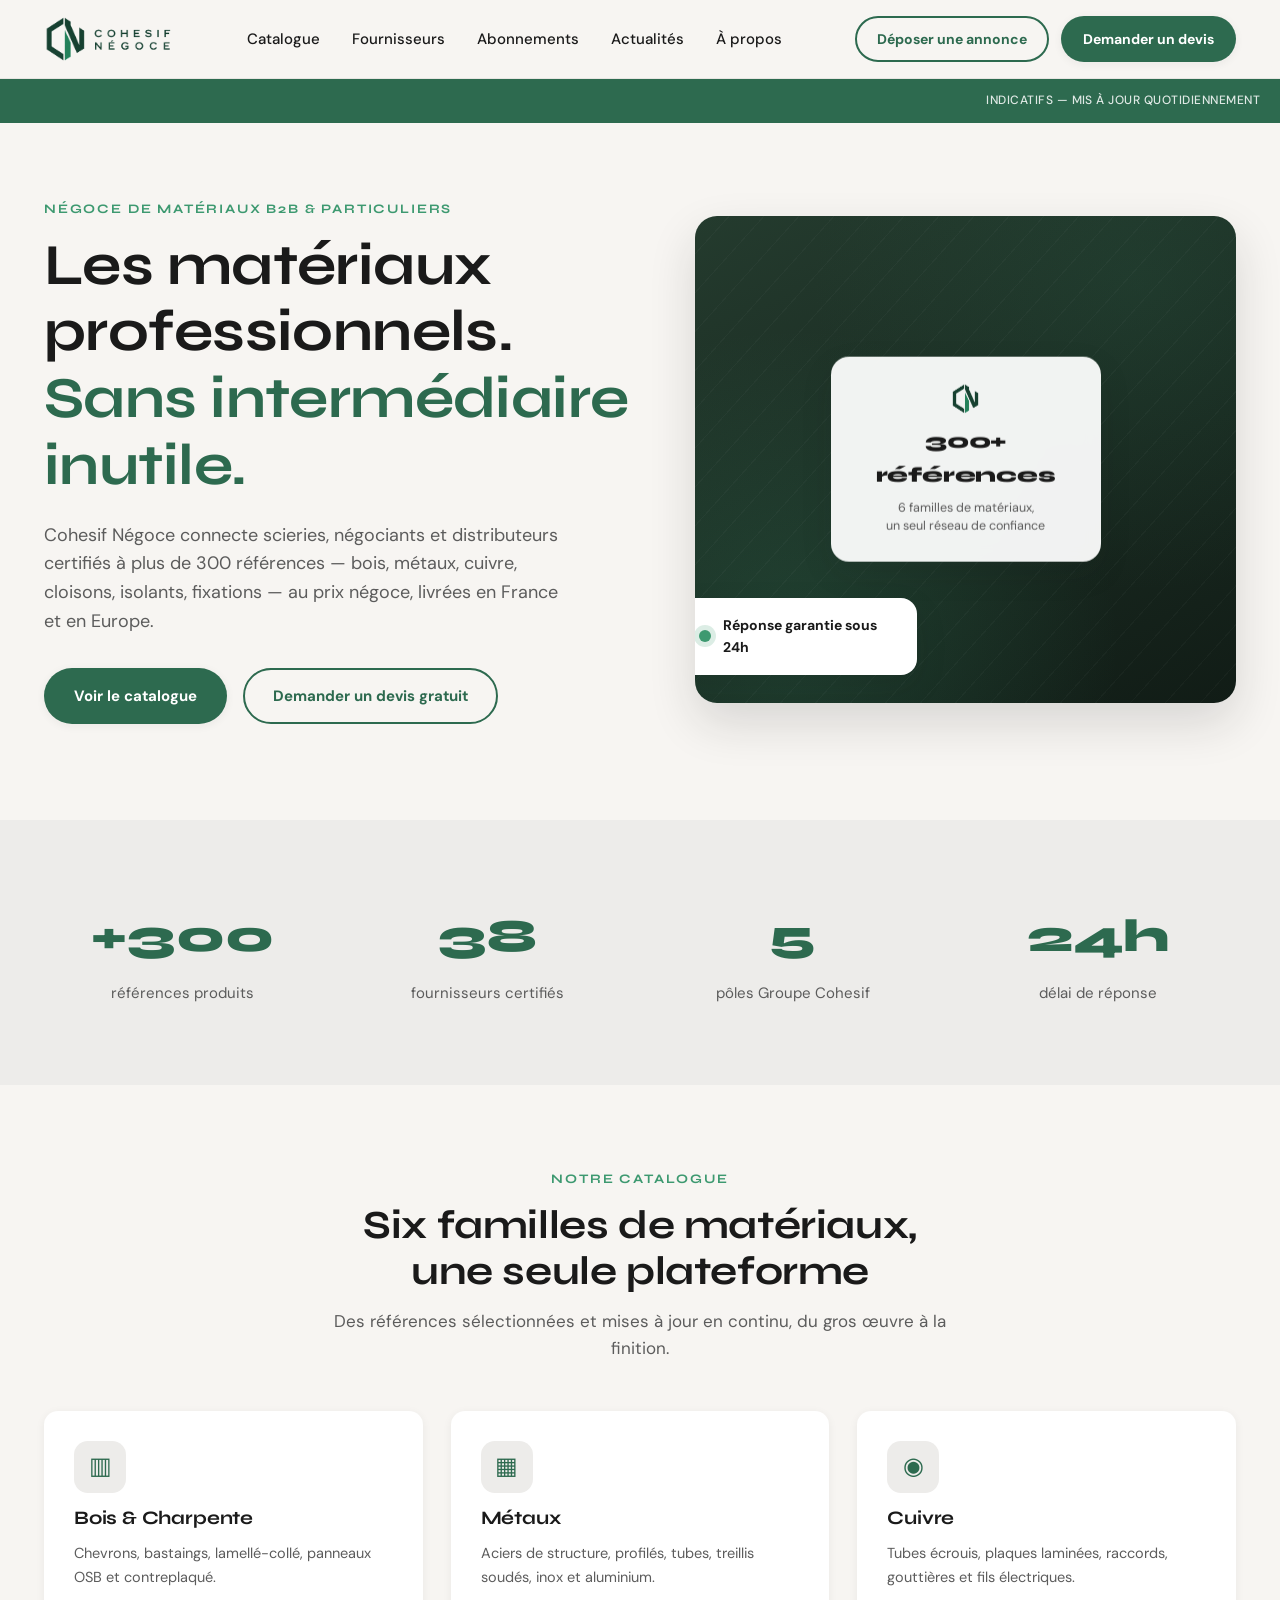
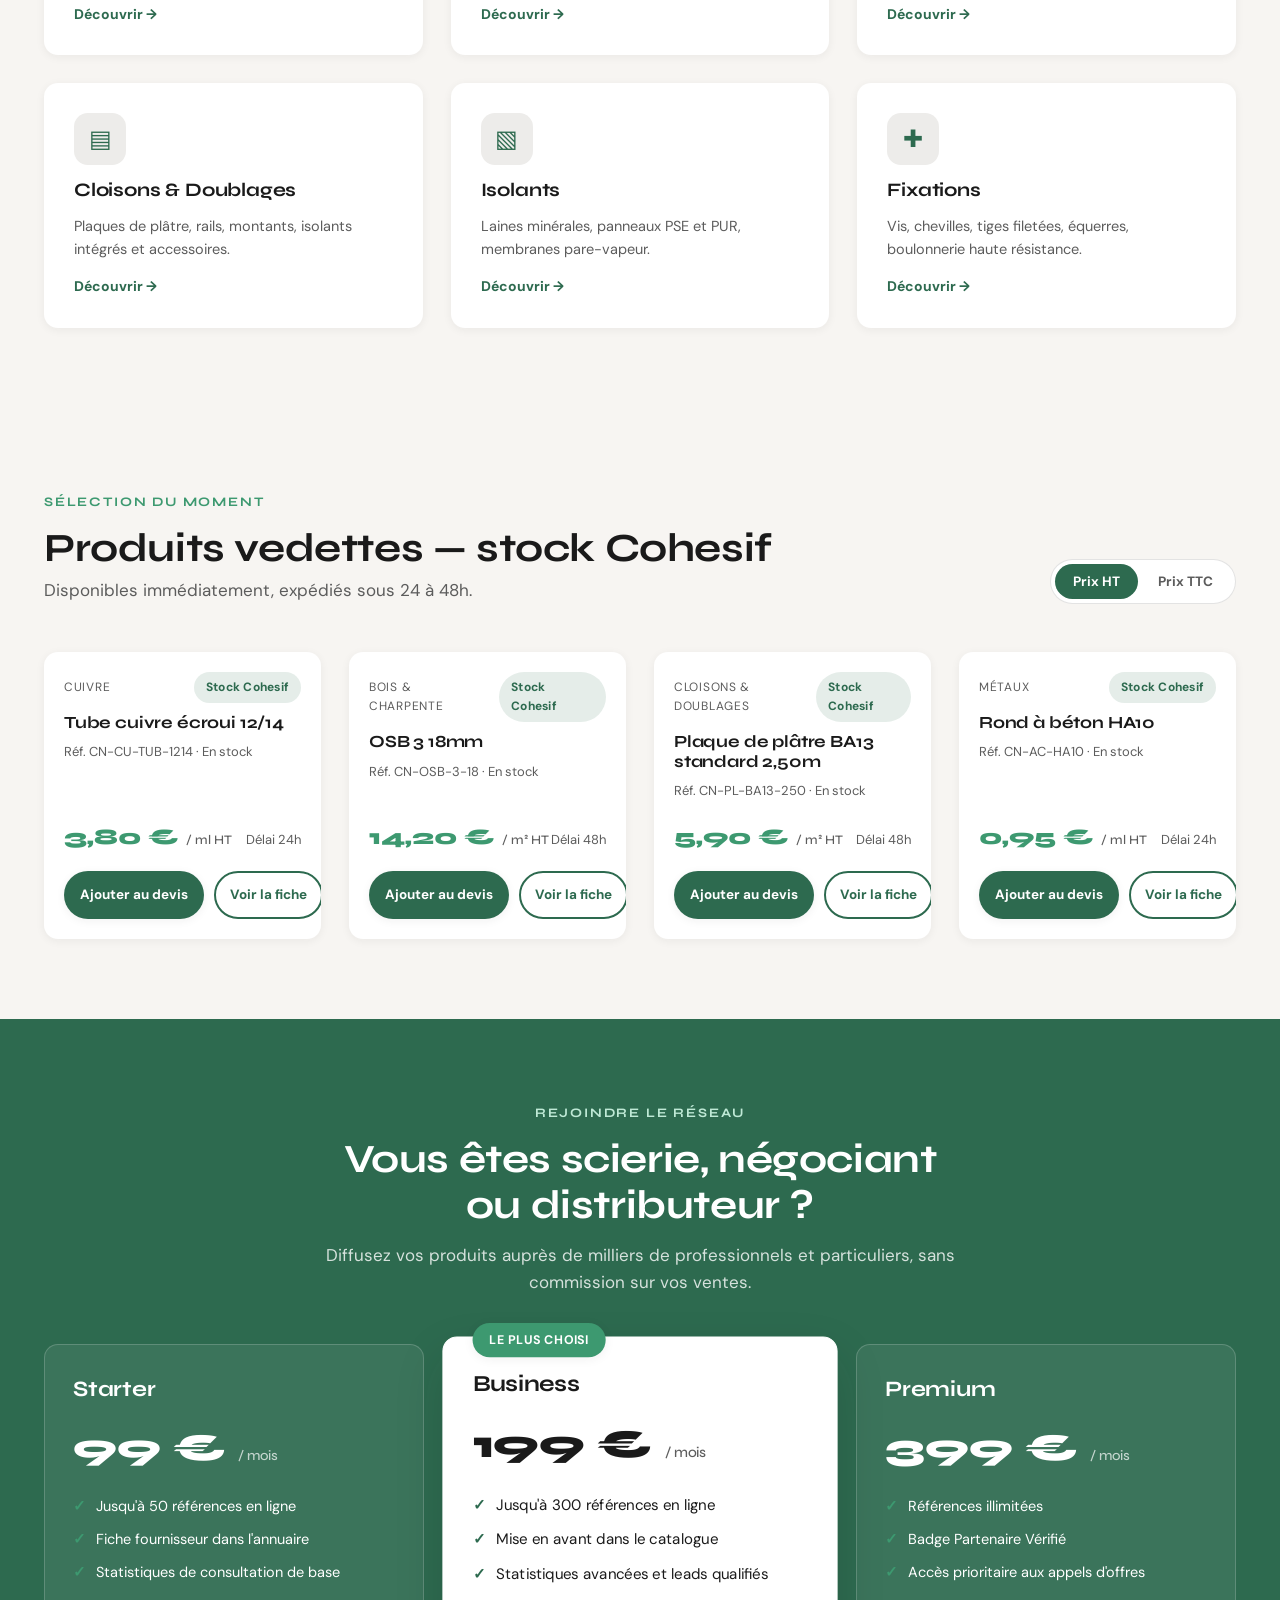
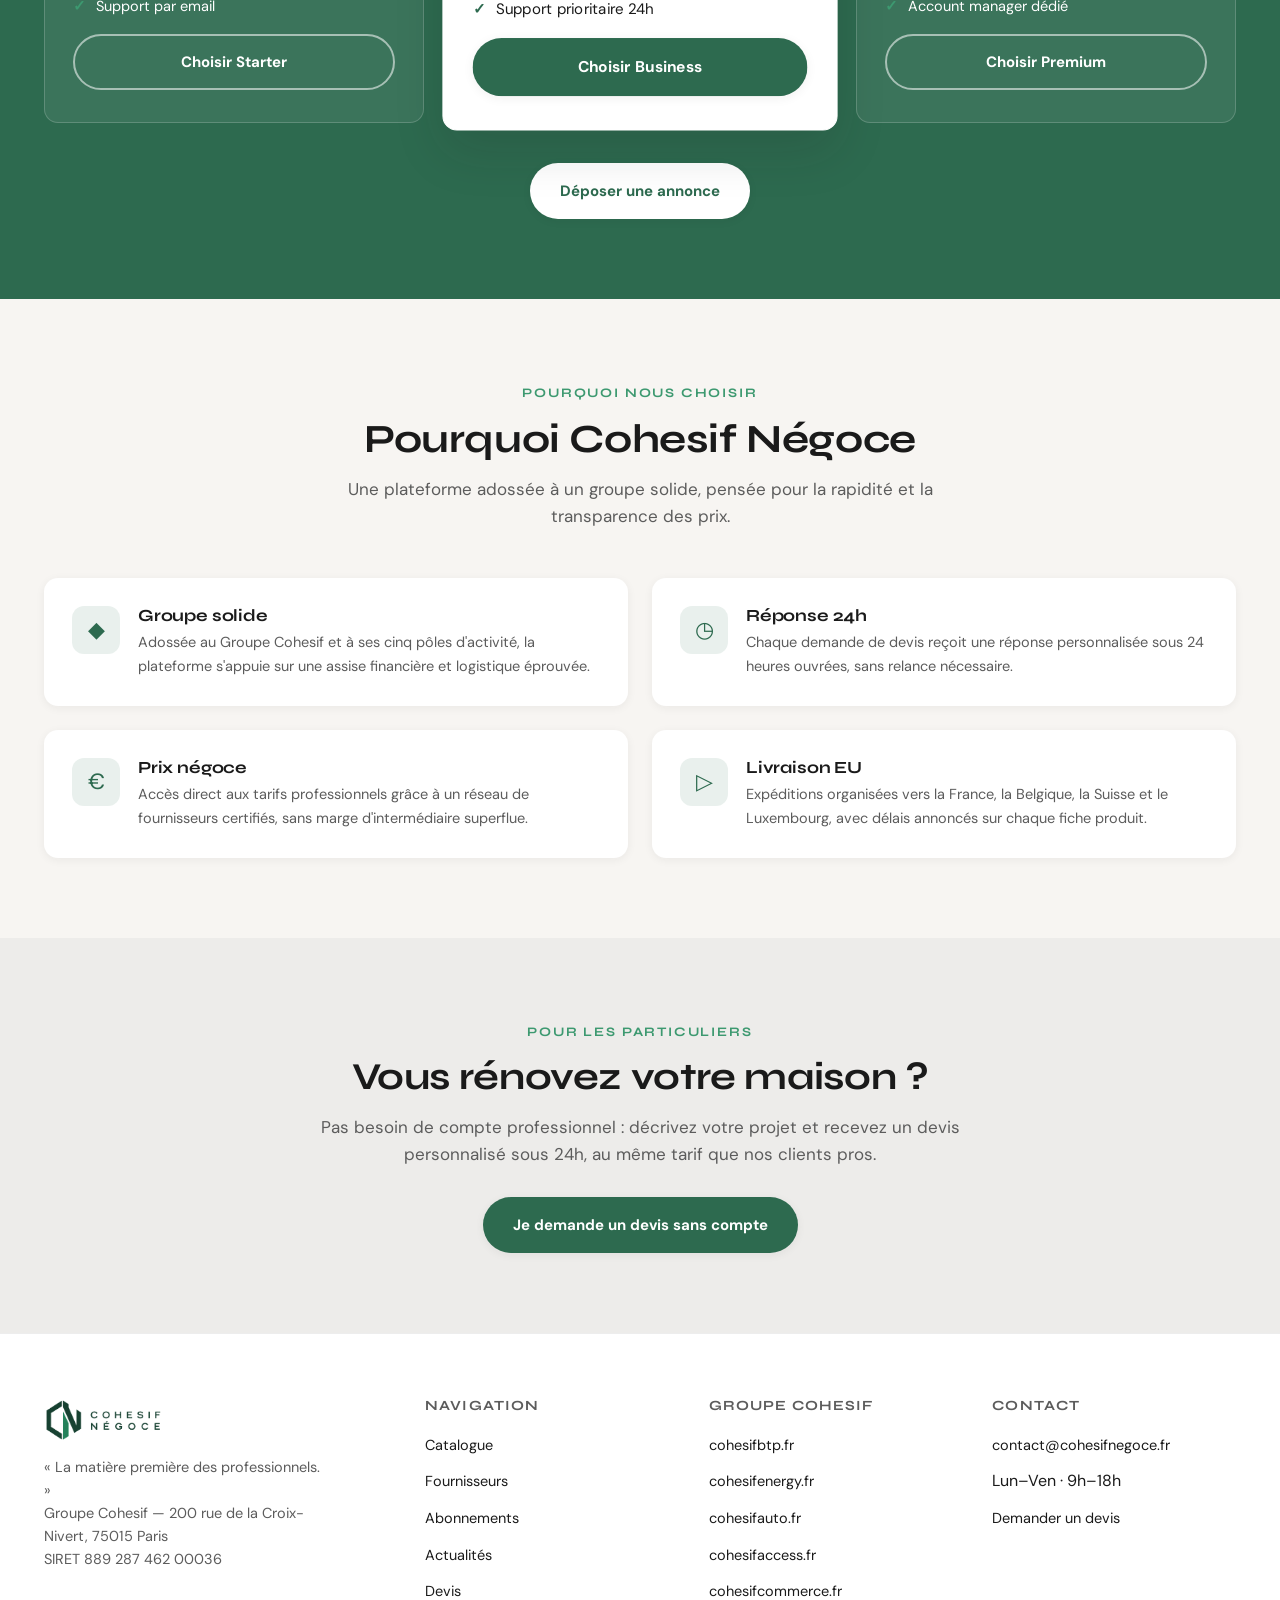
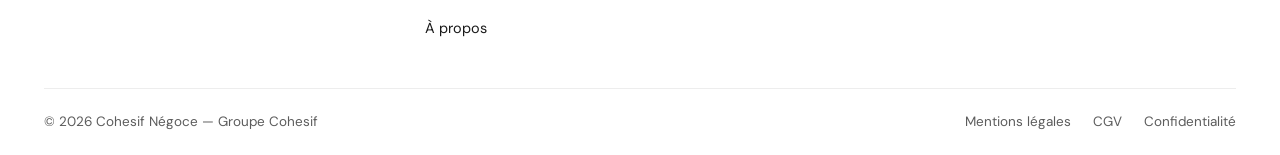
==== commit f9e2107e: "SEO: push index.html, catalogue.html, cgv.html" ====
--- a/index.html
+++ b/index.html
@@ -7,6 +7,134 @@
 <meta name="description" content="Plateforme de négoce de matériaux de construction pour professionnels et particuliers : bois, métaux, cuivre, cloisons, isolants, fixations. Réponse garantie sous 24h.">
 <link rel="icon" type="image/png" href="img/logo-mark-cohesif-negoce.png">
 <link rel="stylesheet" href="css/style.css">
+<script type="application/ld+json">
+{
+  "@context": "https://schema.org",
+  "@graph": [
+    {
+      "@type": "Organization",
+      "name": "Cohesif Negoce",
+      "url": "https://cohesifnegoce.fr",
+      "logo": "https://cohesifnegoce.fr/img/logo-cohesif-negoce.png",
+      "description": "Plateforme de negoce de materiaux de construction pour professionnels et particuliers.",
+      "address": {
+        "@type": "PostalAddress",
+        "streetAddress": "200 rue de la Croix-Nivert",
+        "addressLocality": "Paris",
+        "postalCode": "75015",
+        "addressCountry": "FR"
+      },
+      "contactPoint": {
+        "@type": "ContactPoint",
+        "email": "contact@cohesifnegoce.fr",
+        "contactType": "customer service",
+        "availableLanguage": "French"
+      },
+      "sameAs": [
+        "https://cohesifbtp.fr",
+        "https://cohesifenergy.fr",
+        "https://cohesifauto.fr",
+        "https://cohesifaccess.fr",
+        "https://cohesifcommerce.fr"
+      ],
+      "parentOrganization": {
+        "@type": "Organization",
+        "name": "Groupe Cohesif",
+        "url": "https://groupecohesif.fr"
+      }
+    },
+    {
+      "@type": "Store",
+      "name": "Cohesif Negoce",
+      "url": "https://cohesifnegoce.fr",
+      "image": "https://cohesifnegoce.fr/img/logo-cohesif-negoce.png",
+      "description": "Negoce de materiaux de construction : bois, metaux, cuivre, cloisons, isolants, fixations. Prix negoce, livraison France et Europe.",
+      "address": {
+        "@type": "PostalAddress",
+        "streetAddress": "200 rue de la Croix-Nivert",
+        "addressLocality": "Paris",
+        "postalCode": "75015",
+        "addressCountry": "FR"
+      },
+      "openingHoursSpecification": {
+        "@type": "OpeningHoursSpecification",
+        "dayOfWeek": ["Monday", "Tuesday", "Wednesday", "Thursday", "Friday"],
+        "opens": "09:00",
+        "closes": "18:00"
+      },
+      "priceRange": "$$"
+    },
+    {
+      "@type": "WebSite",
+      "name": "Cohesif Negoce",
+      "url": "https://cohesifnegoce.fr",
+      "description": "Plateforme de negoce de materiaux de construction pour professionnels et particuliers.",
+      "inLanguage": "fr",
+      "publisher": {
+        "@type": "Organization",
+        "name": "Cohesif Negoce"
+      }
+    },
+    {
+      "@type": "BreadcrumbList",
+      "itemListElement": [
+        {
+          "@type": "ListItem",
+          "position": 1,
+          "name": "Accueil",
+          "item": "https://cohesifnegoce.fr/"
+        },
+        {
+          "@type": "ListItem",
+          "position": 2,
+          "name": "Catalogue",
+          "item": "https://cohesifnegoce.fr/catalogue.html"
+        },
+        {
+          "@type": "ListItem",
+          "position": 3,
+          "name": "Fournisseurs",
+          "item": "https://cohesifnegoce.fr/fournisseurs.html"
+        },
+        {
+          "@type": "ListItem",
+          "position": 4,
+          "name": "Abonnements",
+          "item": "https://cohesifnegoce.fr/abonnements.html"
+        },
+        {
+          "@type": "ListItem",
+          "position": 5,
+          "name": "Actualites",
+          "item": "https://cohesifnegoce.fr/actualites.html"
+        },
+        {
+          "@type": "ListItem",
+          "position": 6,
+          "name": "A propos",
+          "item": "https://cohesifnegoce.fr/a-propos.html"
+        }
+      ]
+    }
+  ]
+}
+</script>
+<meta name="keywords" content="negoce materiaux, materiaux de construction, bois charpente, metaux, cuivre, isolants, cloisons, fixations, prix negoce, grossiste materiaux, fournisseur BTP, livraison France Europe">
+<meta name="robots" content="index, follow">
+<meta name="author" content="Cohesif Negoce — Groupe Cohesif">
+<meta name="theme-color" content="#1A1A2E">
+<link rel="canonical" href="https://cohesifnegoce.fr/">
+<meta property="og:title" content="Cohesif Negoce — Negoce de materiaux de construction">
+<meta property="og:description" content="Plateforme de negoce de materiaux pour professionnels et particuliers : bois, metaux, cuivre, cloisons, isolants, fixations. Reponse garantie sous 24h.">
+<meta property="og:url" content="https://cohesifnegoce.fr/">
+<meta property="og:type" content="website">
+<meta property="og:image" content="https://cohesifnegoce.fr/img/logo-cohesif-negoce.png">
+<meta property="og:site_name" content="Cohesif Negoce">
+<meta property="og:locale" content="fr_FR">
+<meta name="twitter:card" content="summary_large_image">
+<meta name="twitter:title" content="Cohesif Negoce — Negoce de materiaux de construction">
+<meta name="twitter:description" content="Plateforme de negoce de materiaux pour professionnels et particuliers : bois, metaux, cuivre, cloisons, isolants, fixations. Reponse garantie sous 24h.">
+<meta name="twitter:image" content="https://cohesifnegoce.fr/img/logo-cohesif-negoce.png">
 </head>
 <body>
 
@@ -14,7 +142,7 @@
 <header class="navbar">
   <div class="container">
     <a href="index.html" class="logo"><img src="img/logo-cohesif-negoce.png" alt="Cohesif Négoce — La matière première des professionnels"></a>
-    <nav class="nav-links">
+    <nav class="nav-links" aria-label="Navigation principale">
       <a href="catalogue.html">Catalogue</a>
       <a href="fournisseurs.html">Fournisseurs</a>
       <a href="abonnements.html">Abonnements</a>
@@ -27,7 +155,7 @@
     </div>
     <button class="burger" aria-label="Ouvrir le menu"><span></span><span></span><span></span></button>
   </div>
-  <div class="mobile-menu">
+  <div class="mobile-menu" role="navigation" aria-label="Menu mobile">
     <a href="catalogue.html">Catalogue</a>
     <a href="fournisseurs.html">Fournisseurs</a>
     <a href="abonnements.html">Abonnements</a>
@@ -276,7 +404,7 @@
   <div class="container">
     <div class="footer-grid">
       <div class="footer-about">
-        <a href="index.html" class="logo"><img src="img/logo-cohesif-negoce.png" alt="Cohesif Négoce — La matière première des professionnels"></a>
+        <a href="index.html" class="logo"><img src="img/logo-cohesif-negoce.png" loading="lazy" alt="Cohesif Négoce — La matière première des professionnels"></a>
         <p>« La matière première des professionnels. »<br>
         Groupe Cohesif — 200 rue de la Croix-Nivert, 75015 Paris<br>
         SIRET 889 287 462 00036</p>
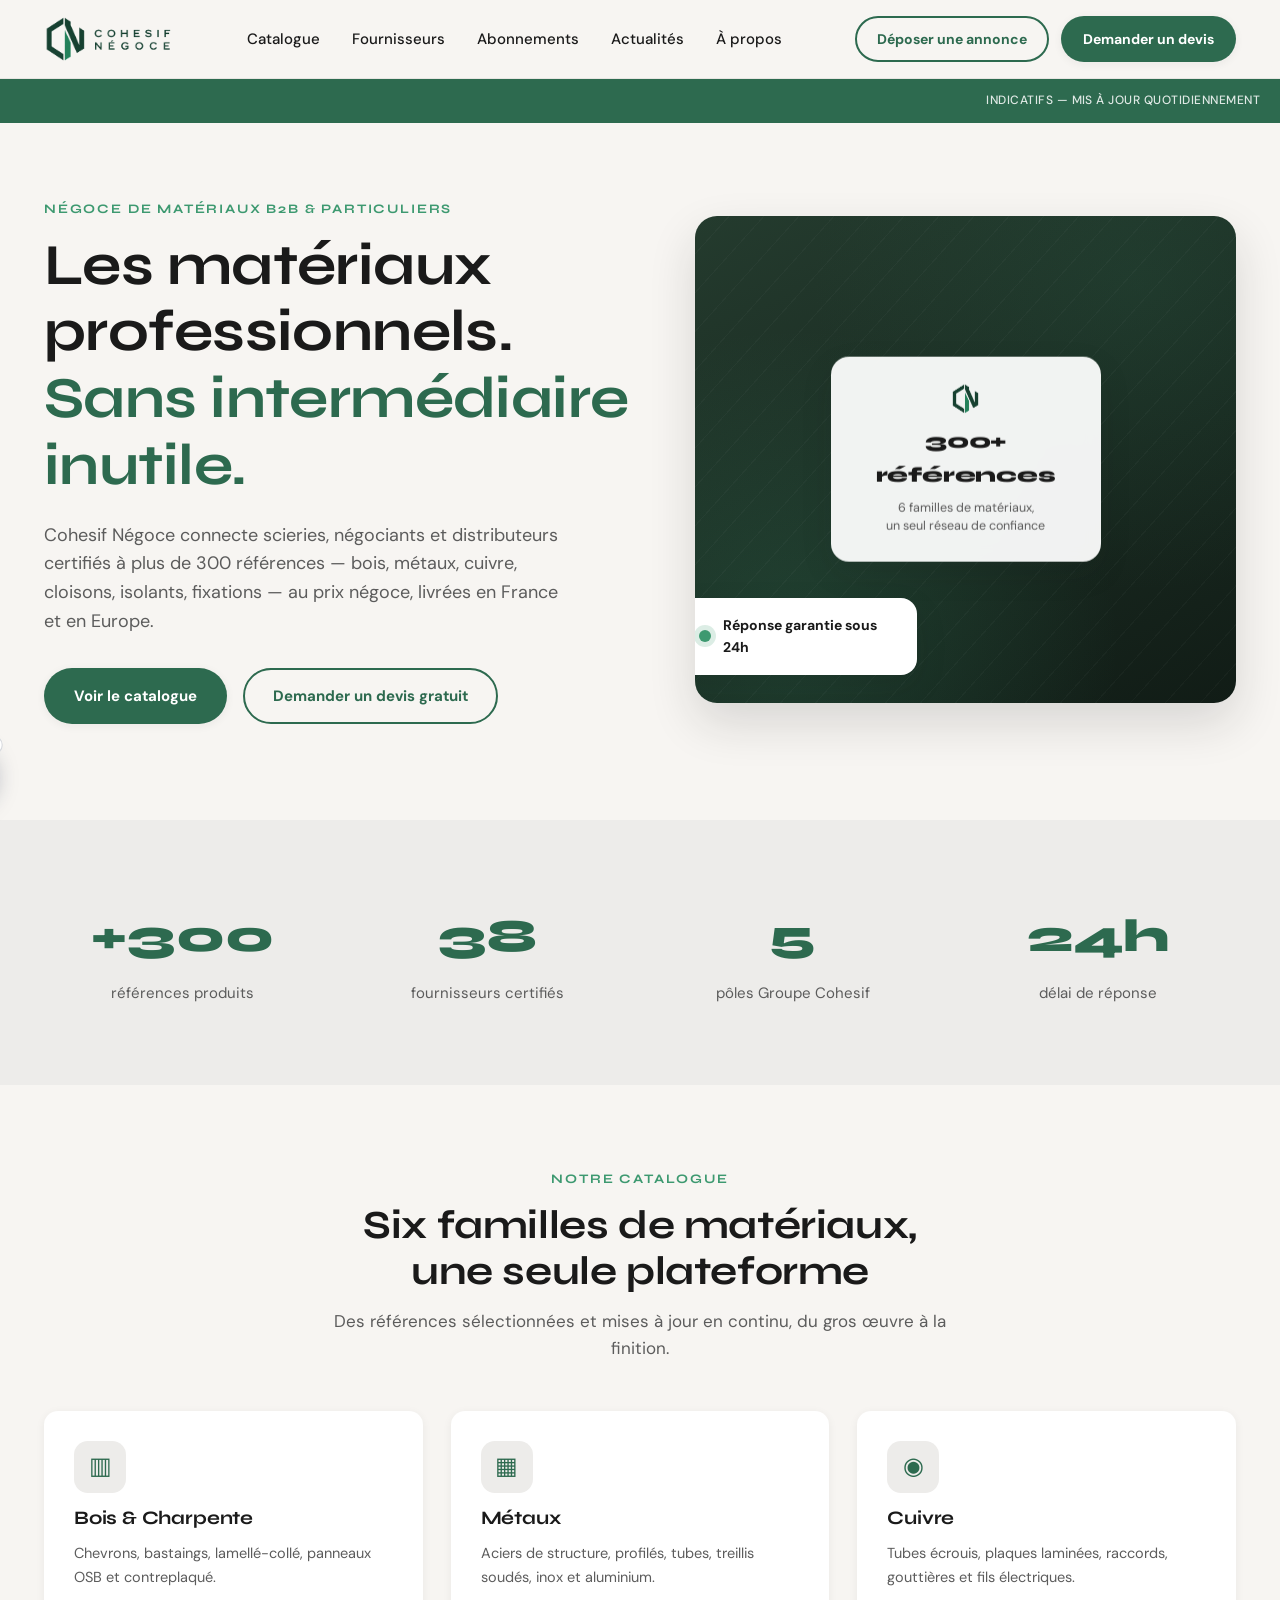
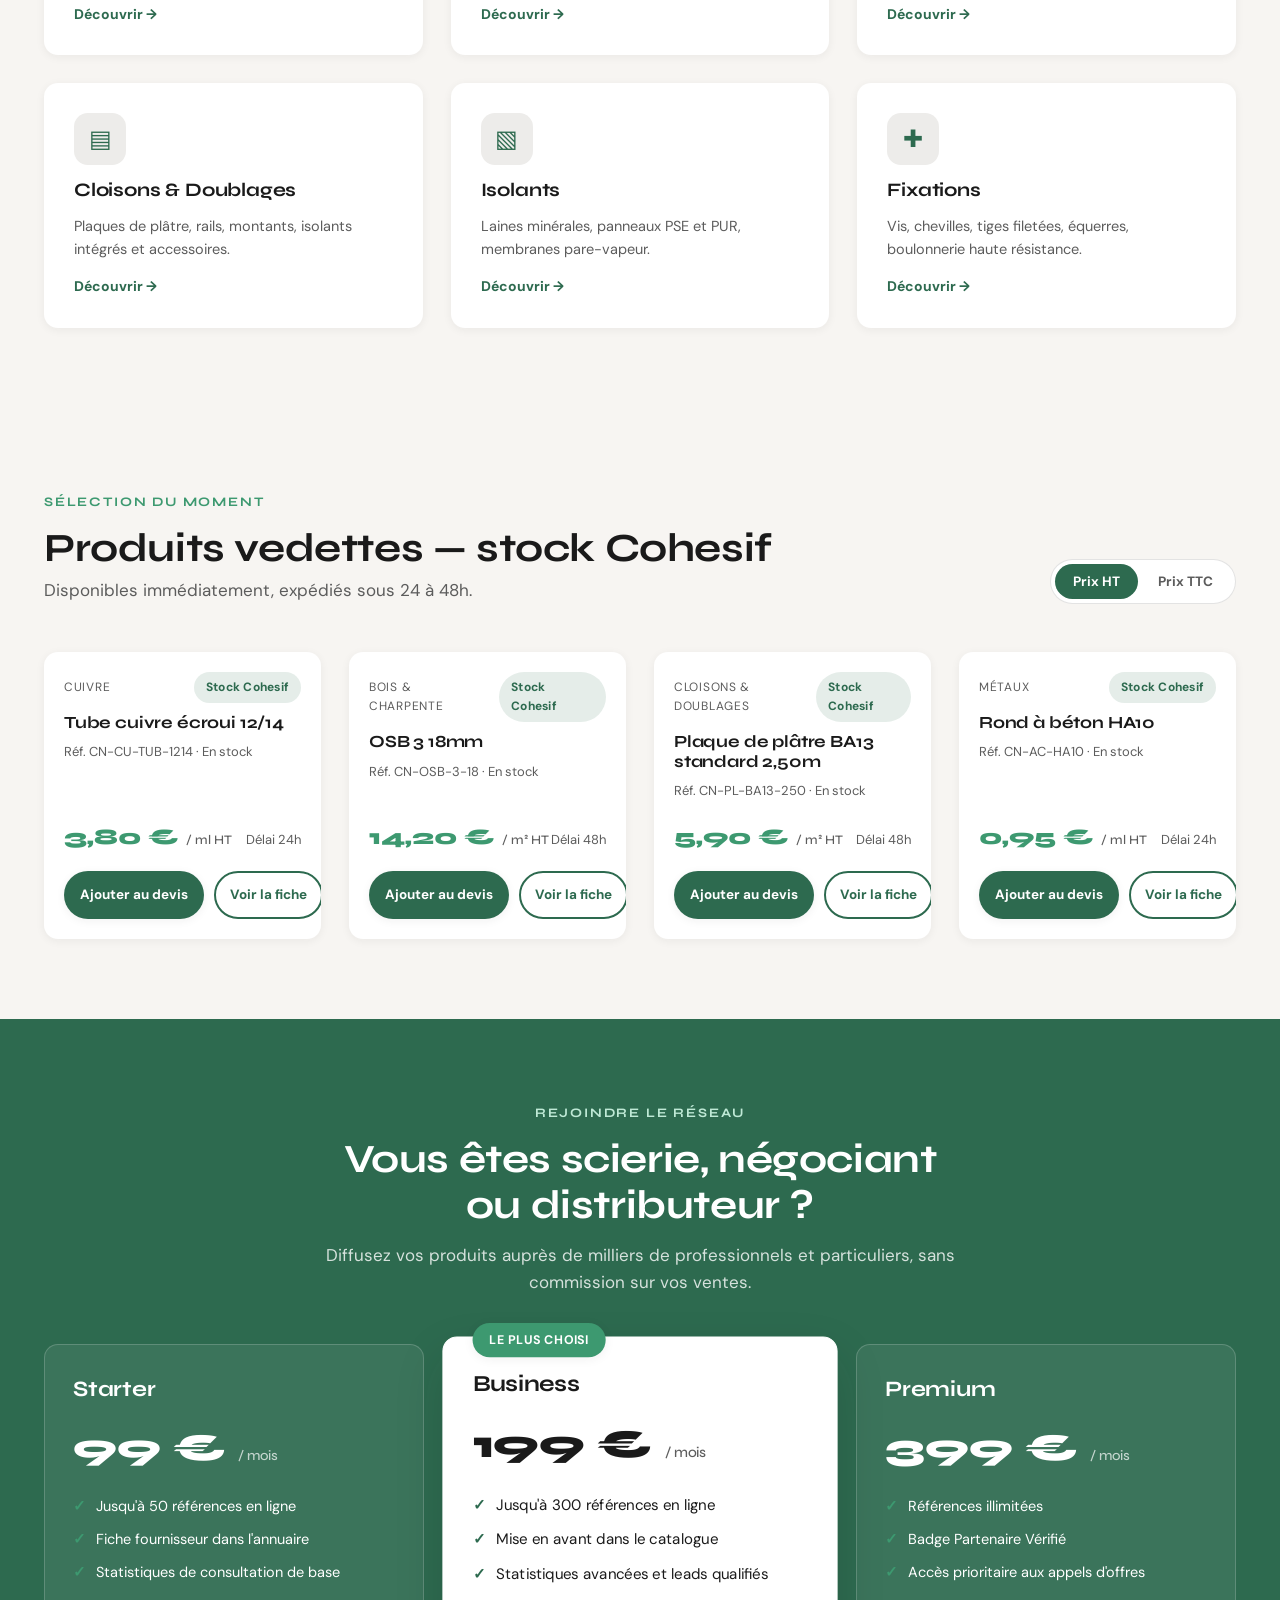
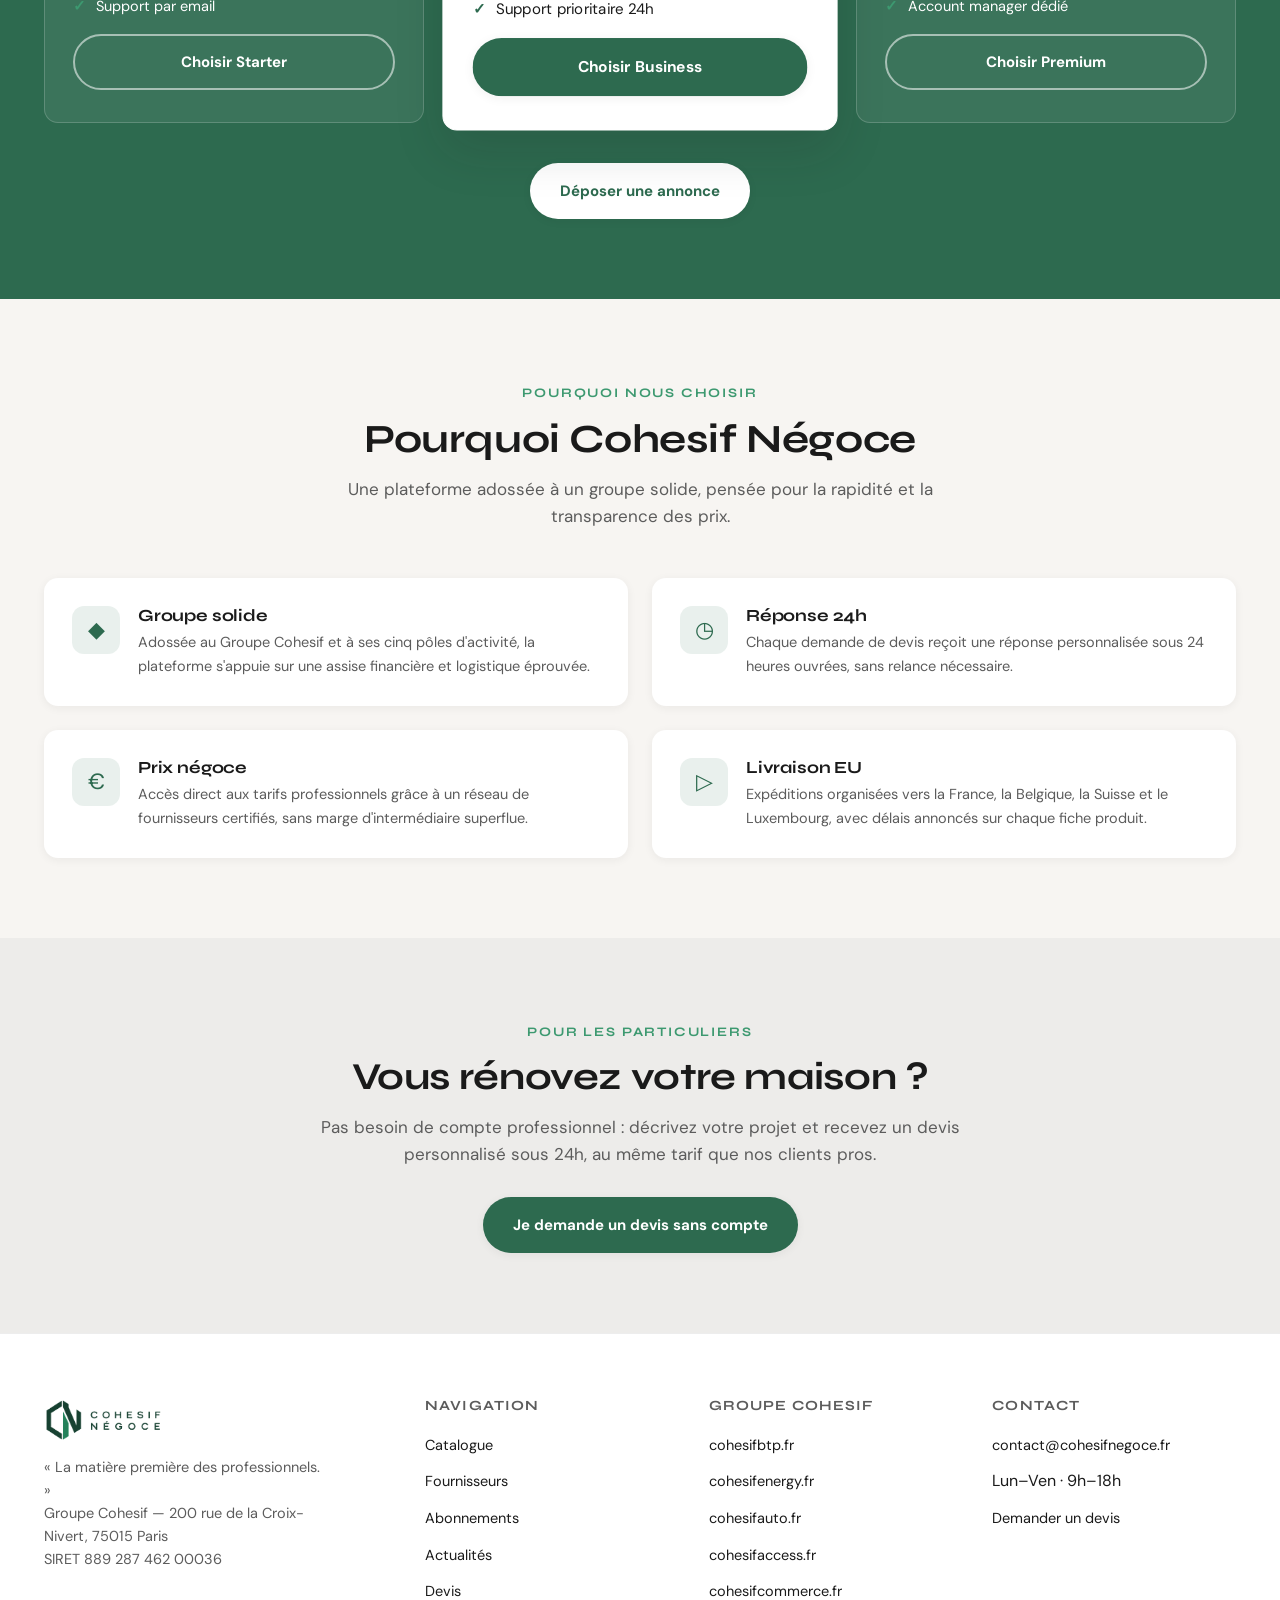
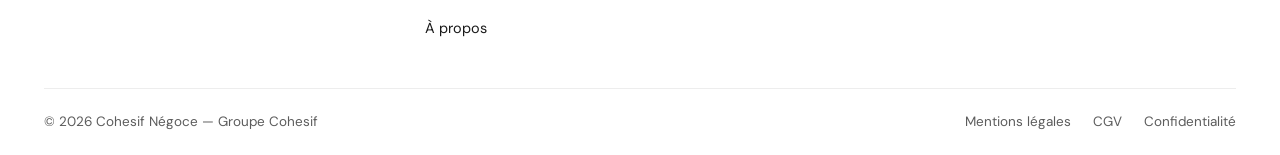
==== commit d1899818: "feat: add Cohesif Leasing financing popup Identical popup to cohesifbtp.fr — floating button (appear" ====
--- a/index.html
+++ b/index.html
@@ -135,6 +135,231 @@
 <meta name="twitter:title" content="Cohesif Negoce — Negoce de materiaux de construction">
 <meta name="twitter:description" content="Plateforme de negoce de materiaux pour professionnels et particuliers : bois, metaux, cuivre, cloisons, isolants, fixations. Reponse garantie sous 24h.">
 <meta name="twitter:image" content="https://cohesifnegoce.fr/img/logo-cohesif-negoce.png">
+<style>
+    /* ──────────────────────────────────────── LEASING POPUP */
+    .leasing-trigger {
+      position: fixed;
+      bottom: 100px;
+      left: 24px;
+      z-index: 45;
+      display: flex;
+      align-items: center;
+      gap: 10px;
+      background: #1a2744;
+      color: #fff;
+      border: none;
+      border-radius: 50px;
+      padding: 13px 18px 13px 14px;
+      font-family: 'Inter', sans-serif;
+      font-size: 13px;
+      font-weight: 600;
+      cursor: pointer;
+      box-shadow: 0 6px 24px rgba(26,39,68,0.40);
+      transform: translateX(calc(-100% - 30px));
+      transition: transform 0.55s cubic-bezier(0.34, 1.56, 0.64, 1), box-shadow 0.2s, opacity 0.3s;
+    }
+    .leasing-trigger.show { transform: translateX(0); }
+    .leasing-trigger:hover {
+      box-shadow: 0 10px 32px rgba(26,39,68,0.50);
+      transform: translateX(0) translateY(-2px);
+    }
+    .leasing-trigger-icon {
+      width: 30px; height: 30px;
+      background: #c9a840;
+      border-radius: 50%;
+      display: flex; align-items: center; justify-content: center;
+      font-size: 15px;
+      flex-shrink: 0;
+    }
+    .leasing-trigger-text { line-height: 1.25; }
+    .leasing-trigger-text small {
+      display: block;
+      font-size: 10px;
+      color: #c9a840;
+      font-weight: 400;
+      letter-spacing: 0.4px;
+      text-transform: uppercase;
+    }
+    .leasing-trigger-dismiss {
+      position: absolute;
+      top: -9px;
+      right: -9px;
+      width: 20px;
+      height: 20px;
+      border-radius: 50%;
+      background: #fff;
+      border: 1.5px solid rgba(26,39,68,0.18);
+      color: #1a2744;
+      font-size: 13px;
+      font-weight: 700;
+      cursor: pointer;
+      display: flex;
+      align-items: center;
+      justify-content: center;
+      line-height: 1;
+      padding: 0;
+      z-index: 1;
+      transition: background 0.2s;
+    }
+    .leasing-trigger-dismiss:hover { background: #f0f0f0; }
+
+    .leasing-modal-overlay {
+      position: fixed; inset: 0; z-index: 9500;
+      background: rgba(0,0,0,0.62);
+      backdrop-filter: blur(6px);
+      -webkit-backdrop-filter: blur(6px);
+      display: flex; align-items: center; justify-content: center;
+      padding: 20px;
+      opacity: 0; pointer-events: none;
+      transition: opacity 0.3s;
+    }
+    .leasing-modal-overlay.open { opacity: 1; pointer-events: auto; }
+
+    .leasing-modal {
+      background: #fff;
+      border-radius: 22px;
+      max-width: 620px; width: 100%;
+      max-height: 90vh; overflow-y: auto;
+      box-shadow: 0 24px 70px rgba(0,0,0,0.28);
+      transform: translateY(24px) scale(0.97);
+      transition: transform 0.35s cubic-bezier(0.34, 1.56, 0.64, 1);
+    }
+    .leasing-modal-overlay.open .leasing-modal { transform: translateY(0) scale(1); }
+
+    .leasing-modal-header {
+      border-radius: 22px 22px 0 0;
+      overflow: hidden;
+    }
+    .leasing-logo-zone {
+      background: #fff;
+      padding: 18px 32px 16px;
+      position: relative;
+      display: flex;
+      align-items: center;
+      justify-content: center;
+      border-bottom: 1px solid rgba(26,39,68,0.10);
+    }
+    .leasing-header-text {
+      background: linear-gradient(135deg, #1a2744 0%, #243561 100%);
+      padding: 22px 32px 26px;
+    }
+    .leasing-modal-close {
+      position: absolute; top: 12px; right: 14px;
+      width: 32px; height: 32px;
+      border-radius: 50%;
+      background: rgba(26,39,68,0.08);
+      border: none; color: #1a2744; font-size: 20px;
+      cursor: pointer; display: flex; align-items: center; justify-content: center;
+      transition: background 0.2s; line-height: 1;
+    }
+    .leasing-modal-close:hover { background: rgba(26,39,68,0.16); }
+    .leasing-logo-img { height: 52px; width: auto; display: block; }
+    .leasing-modal-header h2 {
+      color: #fff; font-size: 22px; font-weight: 800;
+      line-height: 1.3; margin: 0 0 7px;
+    }
+    .leasing-modal-header p { color: rgba(255,255,255,0.72); font-size: 14px; margin: 0; }
+
+    .leasing-modal-body { padding: 28px 32px 30px; }
+
+    .leasing-simulator {
+      background: #f7f8fc;
+      border: 1.5px solid #e5e8f0;
+      border-radius: 14px;
+      padding: 22px;
+      margin-bottom: 26px;
+    }
+    .leasing-section-label {
+      font-size: 11px; font-weight: 700;
+      letter-spacing: 2px; text-transform: uppercase;
+      color: #1a2744; margin-bottom: 16px;
+    }
+    .leasing-sim-row {
+      display: grid; grid-template-columns: 1fr 1fr;
+      gap: 14px; margin-bottom: 16px;
+    }
+    .leasing-sim-field label {
+      display: block; font-size: 12px; font-weight: 600;
+      color: #4a4a4a; margin-bottom: 6px;
+    }
+    .leasing-sim-field input[type="number"],
+    .leasing-sim-field select {
+      width: 100%; padding: 10px 12px;
+      border: 1.5px solid #d4d4d4;
+      border-radius: 8px;
+      font-family: 'Inter', sans-serif; font-size: 14px; color: #0a0a0a;
+      background: #fff; outline: none;
+      transition: border-color 0.2s;
+    }
+    .leasing-sim-field input:focus,
+    .leasing-sim-field select:focus { border-color: #c9a840; }
+    .leasing-sim-result {
+      background: #1a2744; border-radius: 10px;
+      padding: 16px 20px;
+      display: flex; align-items: center; justify-content: space-between;
+    }
+    .leasing-sim-result-label { color: rgba(255,255,255,0.72); font-size: 13px; }
+    .leasing-sim-result-amount {
+      color: #c9a840; font-size: 26px; font-weight: 800;
+    }
+    .leasing-sim-result-sub { color: rgba(255,255,255,0.45); font-size: 11px; margin-top: 3px; }
+
+    .leasing-form-row {
+      display: grid; grid-template-columns: 1fr 1fr;
+      gap: 12px; margin-bottom: 12px;
+    }
+    .leasing-form-field { display: flex; flex-direction: column; gap: 5px; }
+    .leasing-form-field label { font-size: 12px; font-weight: 600; color: #4a4a4a; }
+    .leasing-form-field input,
+    .leasing-form-field textarea {
+      padding: 10px 12px;
+      border: 1.5px solid #d4d4d4; border-radius: 8px;
+      font-family: 'Inter', sans-serif; font-size: 14px; color: #0a0a0a;
+      outline: none; transition: border-color 0.2s; background: #fff;
+    }
+    .leasing-form-field input:focus,
+    .leasing-form-field textarea:focus { border-color: #1a2744; }
+    .leasing-form-field textarea { resize: vertical; min-height: 80px; }
+    .leasing-form-submit {
+      width: 100%; padding: 16px;
+      background: #1a2744; color: #fff; border: none;
+      border-radius: 10px;
+      font-family: 'Inter', sans-serif; font-size: 15px; font-weight: 700;
+      cursor: pointer; margin-top: 6px;
+      transition: background 0.2s, transform 0.15s;
+    }
+    .leasing-form-submit:hover { background: #243561; transform: translateY(-1px); }
+    .leasing-form-submit:disabled { opacity: 0.6; cursor: not-allowed; transform: none; }
+
+    .leasing-success {
+      display: none; text-align: center; padding: 28px 20px;
+      background: #f0fdf4; border: 1px solid #bbf7d0;
+      border-radius: 12px; margin-bottom: 8px;
+    }
+    .leasing-success .l-check { font-size: 40px; margin-bottom: 12px; }
+    .leasing-success h3 { color: #15803d; font-size: 17px; font-weight: 700; margin-bottom: 6px; }
+    .leasing-success p { color: #4a4a4a; font-size: 14px; line-height: 1.5; }
+
+    .leasing-modal-footer {
+      border-top: 1px solid #f0f0f0;
+      padding: 16px 32px; text-align: center;
+    }
+    .leasing-modal-footer a { font-size: 13px; color: #737373; transition: color 0.2s; }
+    .leasing-modal-footer a:hover { color: #1a2744; }
+    .leasing-modal-footer a span { color: #c9a840; font-weight: 600; }
+
+    @media (max-width: 640px) {
+      .leasing-trigger { bottom: 80px; left: 14px; padding: 11px 14px 11px 12px; }
+      .leasing-logo-zone { padding: 14px 20px 12px; }
+      .leasing-header-text { padding: 16px 20px 20px; }
+      .leasing-modal-body { padding: 20px 20px 24px; }
+      .leasing-modal-footer { padding: 14px 20px; }
+      .leasing-sim-row { grid-template-columns: 1fr; }
+      .leasing-form-row { grid-template-columns: 1fr; }
+      .leasing-sim-result { flex-direction: column; align-items: flex-start; gap: 6px; }
+      .leasing-modal-header h2 { font-size: 19px; }
+    }
+</style>
 </head>
 <body>
 
@@ -459,5 +684,211 @@
 </div>
 
 <script src="js/main.js"></script>
+
+<!-- ════════════════════════════════════════════ LEASING — BOUTON FLOTTANT -->
+<button class="leasing-trigger" id="leasing-trigger" onclick="openLeasingModal()" aria-label="Financer votre projet avec Cohesif Leasing">
+  <span class="leasing-trigger-dismiss" onclick="dismissLeasingTrigger(event)" role="button" tabindex="0" aria-label="Masquer">×</span>
+  <div class="leasing-trigger-icon">€</div>
+  <div class="leasing-trigger-text">
+    Financer votre projet
+    <small>via Cohesif Leasing</small>
+  </div>
+</button>
+
+<!-- ════════════════════════════════════════════ LEASING — MODAL -->
+<div class="leasing-modal-overlay" id="leasing-modal-overlay" onclick="closeLeasingModalOutside(event)" role="dialog" aria-modal="true" aria-labelledby="leasing-modal-title">
+  <div class="leasing-modal">
+
+    <!-- Header -->
+    <div class="leasing-modal-header">
+
+      <!-- Zone blanche : logo -->
+      <div class="leasing-logo-zone">
+        <button class="leasing-modal-close" onclick="closeLeasingModal()" aria-label="Fermer">×</button>
+        <img src="cohesif-leasing-logo.png?v=3" alt="Cohesif Leasing" class="leasing-logo-img"/>
+      </div>
+
+      <!-- Zone navy : titre + sous-titre -->
+      <div class="leasing-header-text">
+        <h2 id="leasing-modal-title">Financez votre projet<br>en toute sérénité</h2>
+        <p>Étalez le coût de votre projet, sans sortir la totalité de la somme d'un coup.</p>
+      </div>
+
+    </div>
+
+    <!-- Body -->
+    <div class="leasing-modal-body">
+
+      <!-- Simulateur -->
+      <div class="leasing-simulator">
+        <div class="leasing-section-label">Simulateur de mensualités</div>
+        <div class="leasing-sim-row">
+          <div class="leasing-sim-field">
+            <label for="leasing-amount">Montant du projet (€)</label>
+            <input type="number" id="leasing-amount" min="1000" max="500000" step="500" value="20000" placeholder="ex : 20 000" oninput="calcLeasing()"/>
+          </div>
+          <div class="leasing-sim-field">
+            <label for="leasing-duration">Durée de financement</label>
+            <select id="leasing-duration" onchange="calcLeasing()">
+              <option value="12">12 mois (1 an)</option>
+              <option value="24">24 mois (2 ans)</option>
+              <option value="36" selected>36 mois (3 ans)</option>
+              <option value="48">48 mois (4 ans)</option>
+              <option value="60">60 mois (5 ans)</option>
+            </select>
+          </div>
+        </div>
+        <div class="leasing-sim-result">
+          <div>
+            <div class="leasing-sim-result-label">Estimation mensualité</div>
+            <div class="leasing-sim-result-sub">Taux indicatif 3,9 % · sans engagement</div>
+          </div>
+          <div>
+            <div class="leasing-sim-result-amount" id="leasing-monthly">590 €<span style="font-size:14px;font-weight:500;color:rgba(201,168,64,0.75)">&thinsp;/mois</span></div>
+          </div>
+        </div>
+      </div>
+
+      <!-- Formulaire -->
+      <div class="leasing-section-label">Demande de financement</div>
+
+      <div class="leasing-success" id="leasing-success">
+        <div class="l-check">✅</div>
+        <h3>Demande envoyée !</h3>
+        <p>Un conseiller Cohesif Leasing vous contactera<br>sous 24h ouvrées pour étudier votre dossier.</p>
+      </div>
+
+      <form id="leasing-form" action="https://formspree.io/f/mzdnndna" method="POST" onsubmit="handleLeasingForm(event)">
+        <input type="hidden" name="_subject" value="Demande de financement — Cohesif Leasing (via Négoce)"/>
+        <input type="hidden" name="source" value="Cohesif Négoce · Popup Leasing"/>
+        <input type="hidden" name="montant_projet" id="l-hidden-amount" value="20 000 €"/>
+        <input type="hidden" name="duree_souhaitee" id="l-hidden-duration" value="36 mois"/>
+        <input type="hidden" name="mensualite_estimee" id="l-hidden-monthly" value=""/>
+
+        <div class="leasing-form-row">
+          <div class="leasing-form-field">
+            <label for="l-prenom">Prénom *</label>
+            <input type="text" id="l-prenom" name="prenom" required autocomplete="given-name" placeholder="Jean"/>
+          </div>
+          <div class="leasing-form-field">
+            <label for="l-nom">Nom *</label>
+            <input type="text" id="l-nom" name="nom" required autocomplete="family-name" placeholder="Dupont"/>
+          </div>
+        </div>
+        <div class="leasing-form-row">
+          <div class="leasing-form-field">
+            <label for="l-email">Email *</label>
+            <input type="email" id="l-email" name="email" required autocomplete="email" placeholder="jean@exemple.fr"/>
+          </div>
+          <div class="leasing-form-field">
+            <label for="l-tel">Téléphone *</label>
+            <input type="tel" id="l-tel" name="telephone" required autocomplete="tel" placeholder="06 xx xx xx xx"/>
+          </div>
+        </div>
+        <div class="leasing-form-row" style="grid-template-columns:1fr;margin-bottom:16px">
+          <div class="leasing-form-field">
+            <label for="l-projet">Décrivez votre projet</label>
+            <textarea id="l-projet" name="projet" placeholder="Type de travaux, surface, localisation, délai souhaité…"></textarea>
+          </div>
+        </div>
+
+        <button type="submit" class="leasing-form-submit" id="leasing-submit">
+          Envoyer ma demande de financement →
+        </button>
+        <p style="font-size:11px;color:#999;text-align:center;margin-top:10px;line-height:1.5">
+          En soumettant ce formulaire, vous acceptez d'être recontacté par Cohesif Leasing. Sans engagement.
+        </p>
+      </form>
+    </div>
+
+    <!-- Footer -->
+    <div class="leasing-modal-footer">
+      <a href="https://cohesifleasing.fr" target="_blank" rel="noopener noreferrer">
+        En savoir plus sur <span>Cohesif Leasing</span> →
+      </a>
+    </div>
+
+  </div>
+</div>
+
+<script>
+  // ──────────────────────────────────── LEASING POPUP
+
+  function calcLeasing() {
+    var amount = parseFloat(document.getElementById('leasing-amount').value) || 0;
+    var n = parseInt(document.getElementById('leasing-duration').value) || 36;
+    var r = 0.039 / 12;
+    var monthly = 0;
+    if (amount > 0 && n > 0) {
+      monthly = amount * r * Math.pow(1 + r, n) / (Math.pow(1 + r, n) - 1);
+    }
+    var display = monthly > 0 ? Math.ceil(monthly).toLocaleString('fr-FR') + ' €' : '—';
+    document.getElementById('leasing-monthly').innerHTML =
+      display + '<span style="font-size:14px;font-weight:500;color:rgba(201,168,64,0.75)">&thinsp;/mois</span>';
+    document.getElementById('l-hidden-amount').value = amount.toLocaleString('fr-FR') + ' €';
+    document.getElementById('l-hidden-duration').value = n + ' mois';
+    document.getElementById('l-hidden-monthly').value = Math.ceil(monthly) + ' €/mois';
+  }
+
+  function openLeasingModal() {
+    document.getElementById('leasing-modal-overlay').classList.add('open');
+    document.body.style.overflow = 'hidden';
+    calcLeasing();
+  }
+
+  function dismissLeasingTrigger(e) {
+    e.stopPropagation();
+    var trigger = document.getElementById('leasing-trigger');
+    trigger.style.opacity = '0';
+    trigger.style.transform = 'translateX(calc(-100% - 30px))';
+    setTimeout(function() { trigger.style.display = 'none'; }, 350);
+  }
+
+  function closeLeasingModal() {
+    document.getElementById('leasing-modal-overlay').classList.remove('open');
+    document.body.style.overflow = '';
+  }
+
+  function closeLeasingModalOutside(e) {
+    if (e.target === document.getElementById('leasing-modal-overlay')) closeLeasingModal();
+  }
+
+  function handleLeasingForm(e) {
+    e.preventDefault();
+    var btn = document.getElementById('leasing-submit');
+    btn.disabled = true;
+    btn.textContent = 'Envoi en cours…';
+    var form = document.getElementById('leasing-form');
+    fetch(form.action, {
+      method: 'POST',
+      body: new FormData(form),
+      headers: { 'Accept': 'application/json' }
+    }).then(function(res) {
+      if (res.ok) {
+        form.style.display = 'none';
+        document.getElementById('leasing-success').style.display = 'block';
+      } else {
+        btn.disabled = false;
+        btn.textContent = 'Envoyer ma demande de financement →';
+        alert('Une erreur est survenue. Veuillez réessayer.');
+      }
+    }).catch(function() {
+      btn.disabled = false;
+      btn.textContent = 'Envoyer ma demande de financement →';
+      alert('Une erreur est survenue. Vérifiez votre connexion internet.');
+    });
+  }
+
+  // Afficher le bouton flottant après 5 secondes
+  setTimeout(function() {
+    var t = document.getElementById('leasing-trigger');
+    if (t) t.classList.add('show');
+  }, 5000);
+
+  // Fermer avec Echap
+  document.addEventListener('keydown', function(e) {
+    if (e.key === 'Escape') closeLeasingModal();
+  });
+</script>
 </body>
 </html>
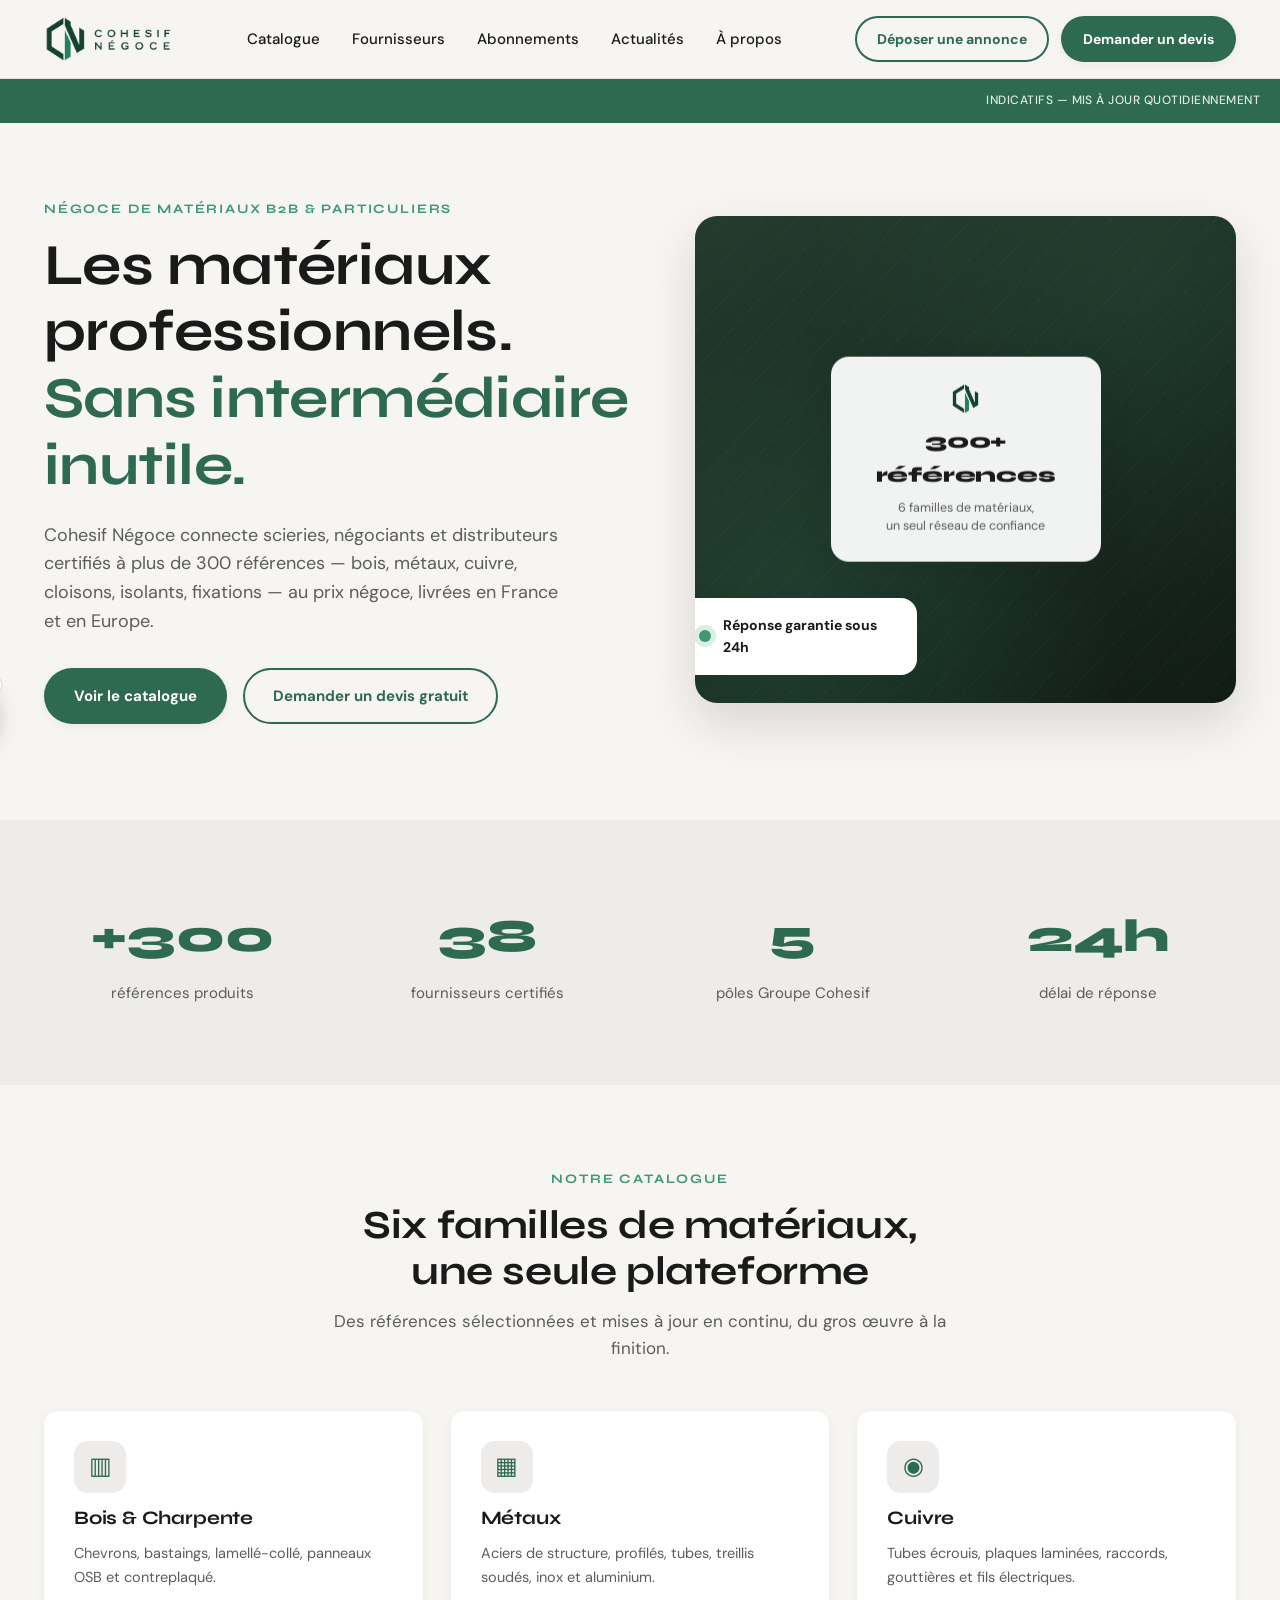
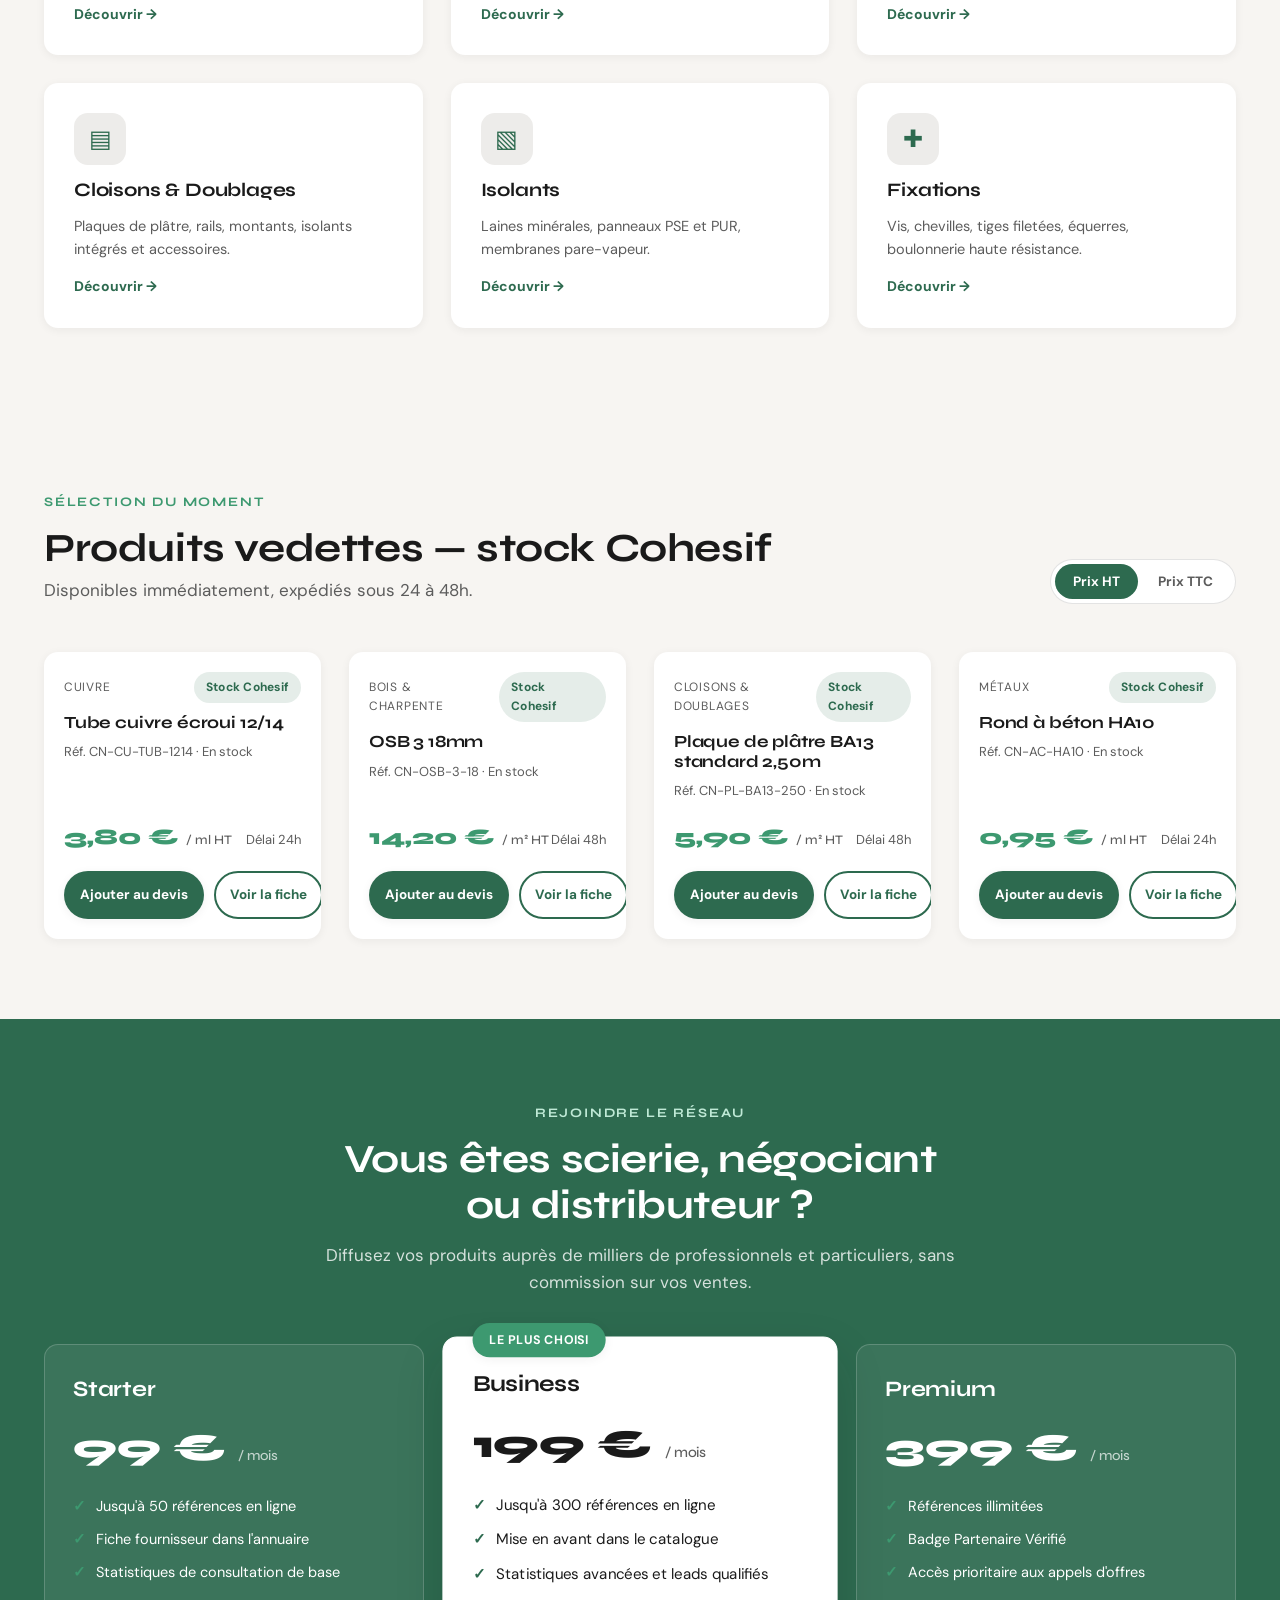
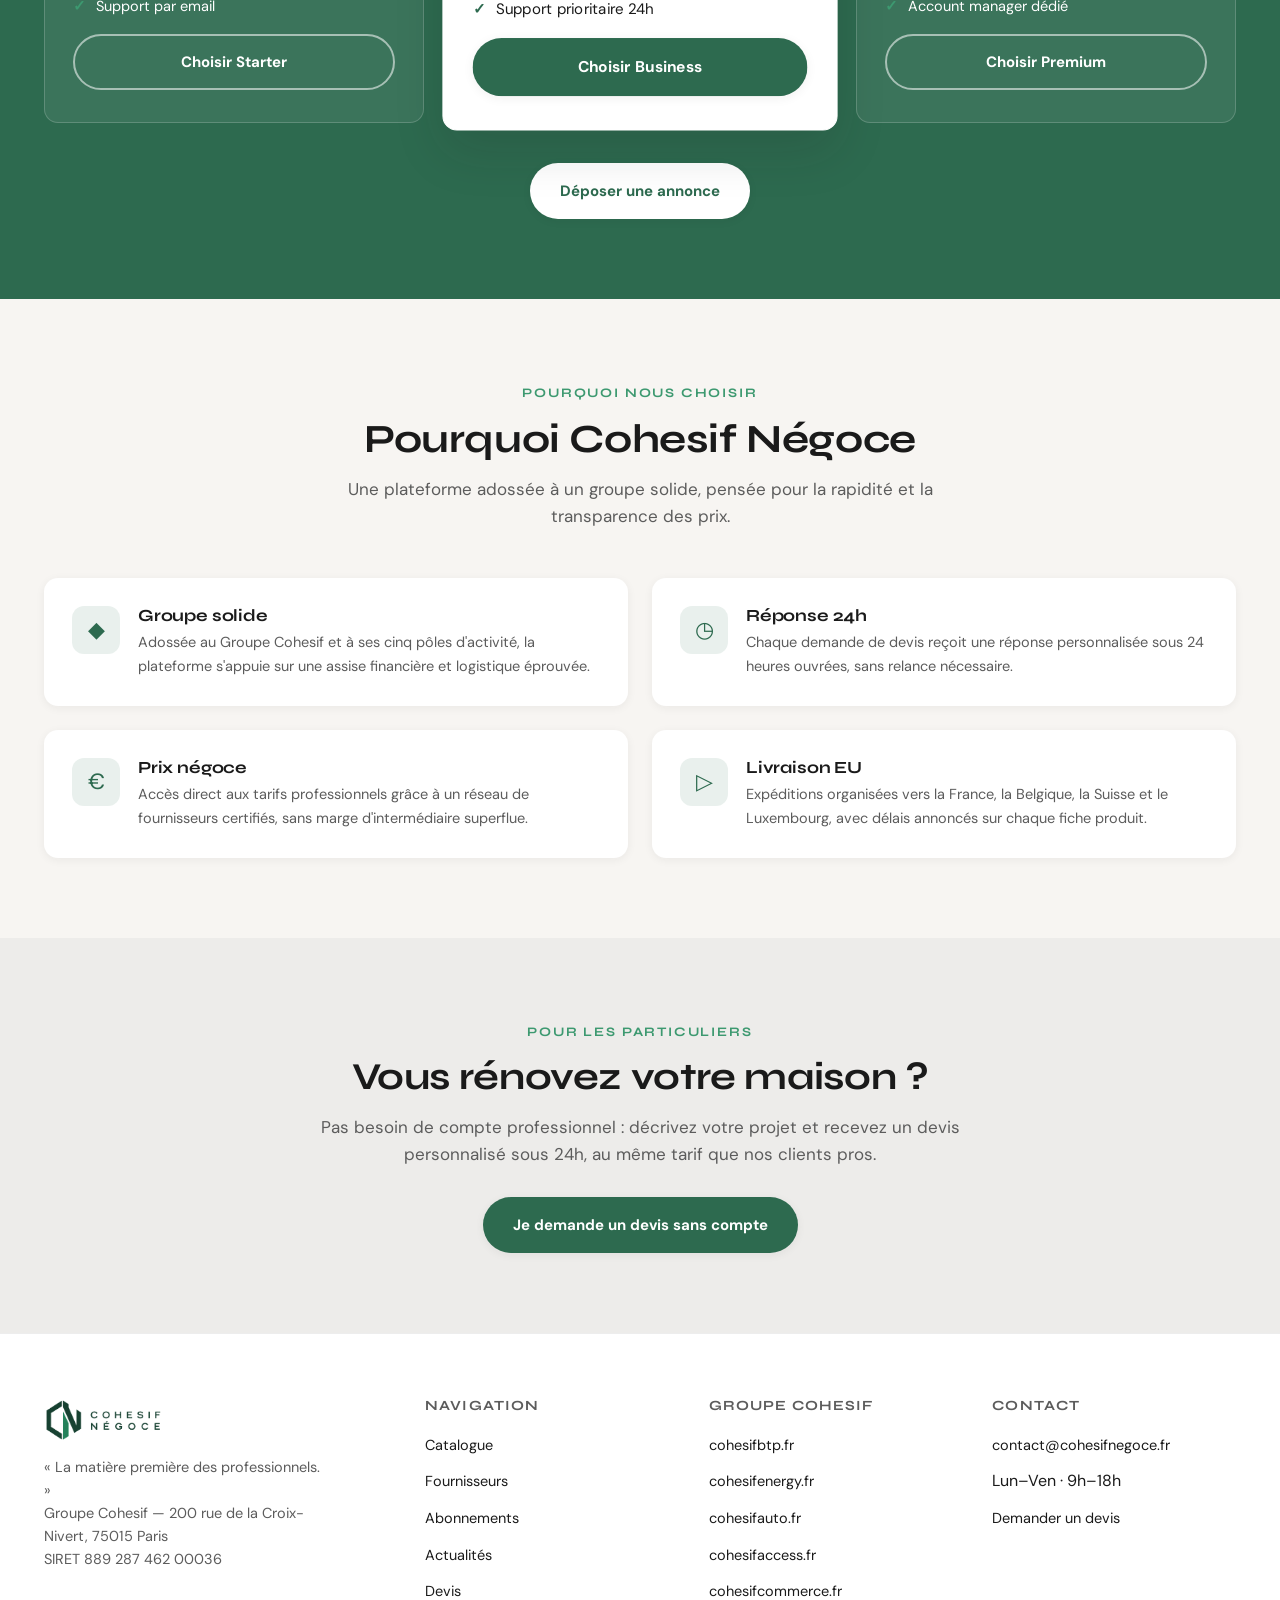
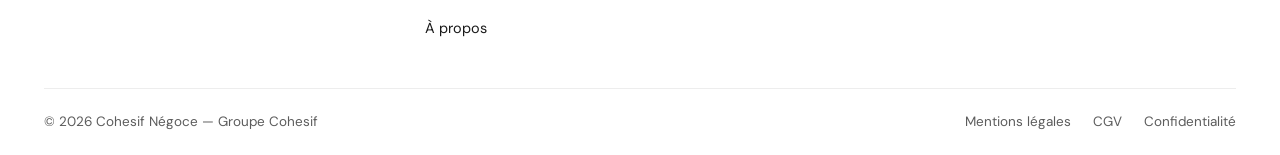
==== commit 2f58f416: "Raise leasing popup higher to avoid overlap with quote-request bar" ====
--- a/index.html
+++ b/index.html
@@ -139,7 +139,7 @@
     /* ──────────────────────────────────────── LEASING POPUP */
     .leasing-trigger {
       position: fixed;
-      bottom: 100px;
+      bottom: 160px;
       left: 24px;
       z-index: 45;
       display: flex;
@@ -349,7 +349,7 @@
     .leasing-modal-footer a span { color: #c9a840; font-weight: 600; }
 
     @media (max-width: 640px) {
-      .leasing-trigger { bottom: 80px; left: 14px; padding: 11px 14px 11px 12px; }
+      .leasing-trigger { bottom: 150px; left: 14px; padding: 11px 14px 11px 12px; }
       .leasing-logo-zone { padding: 14px 20px 12px; }
       .leasing-header-text { padding: 16px 20px 20px; }
       .leasing-modal-body { padding: 20px 20px 24px; }
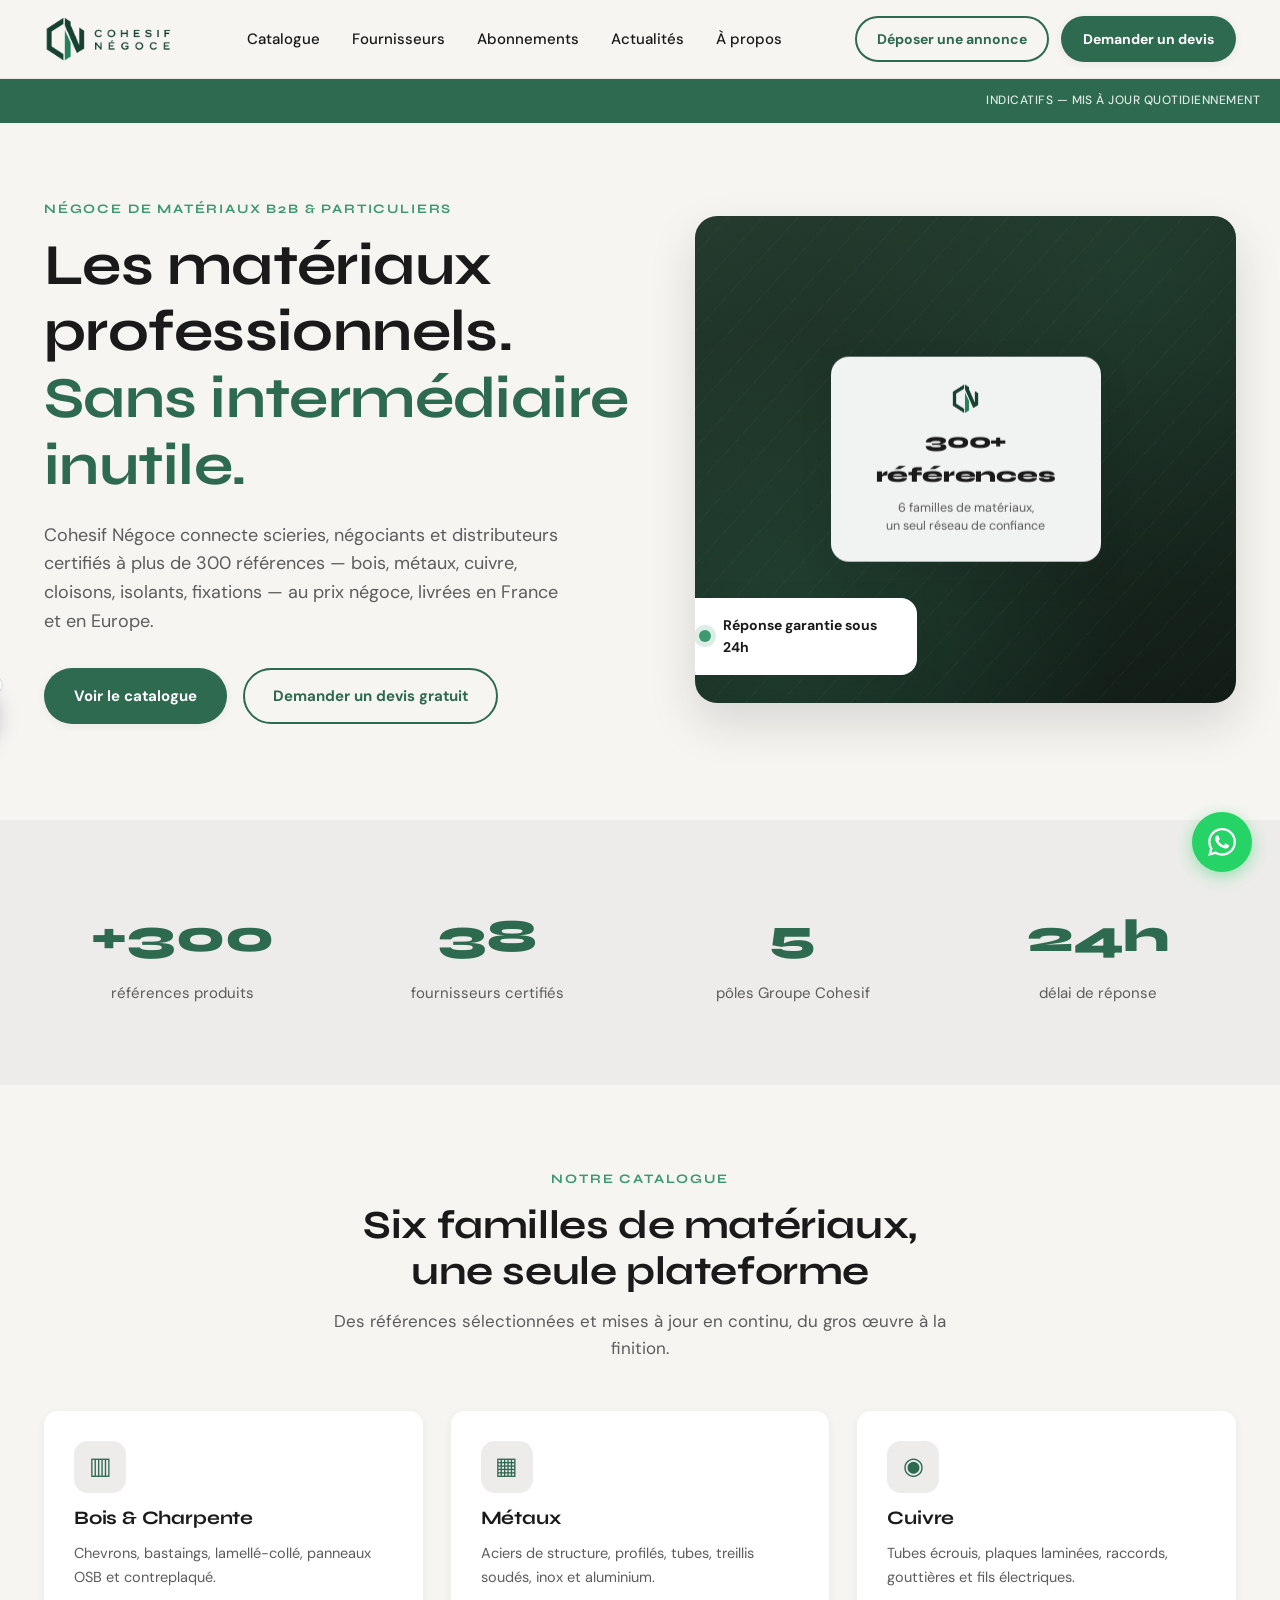
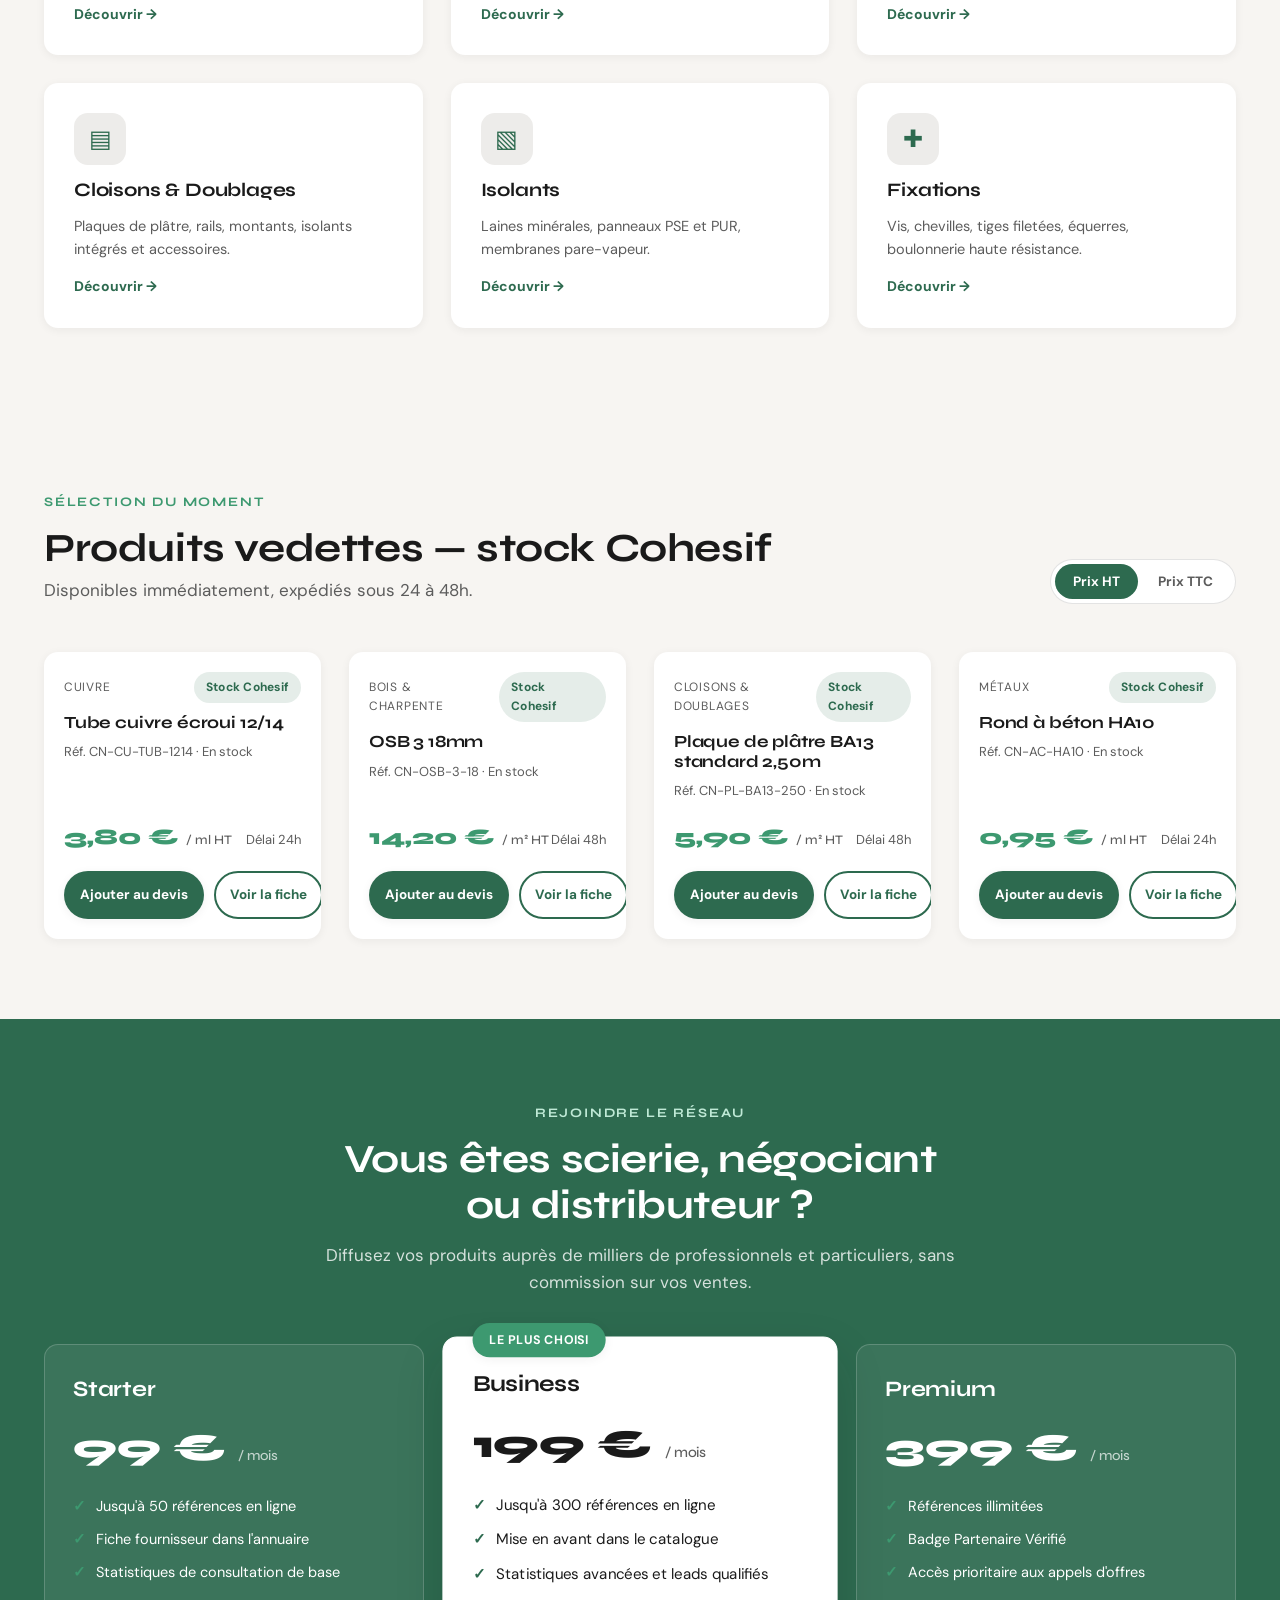
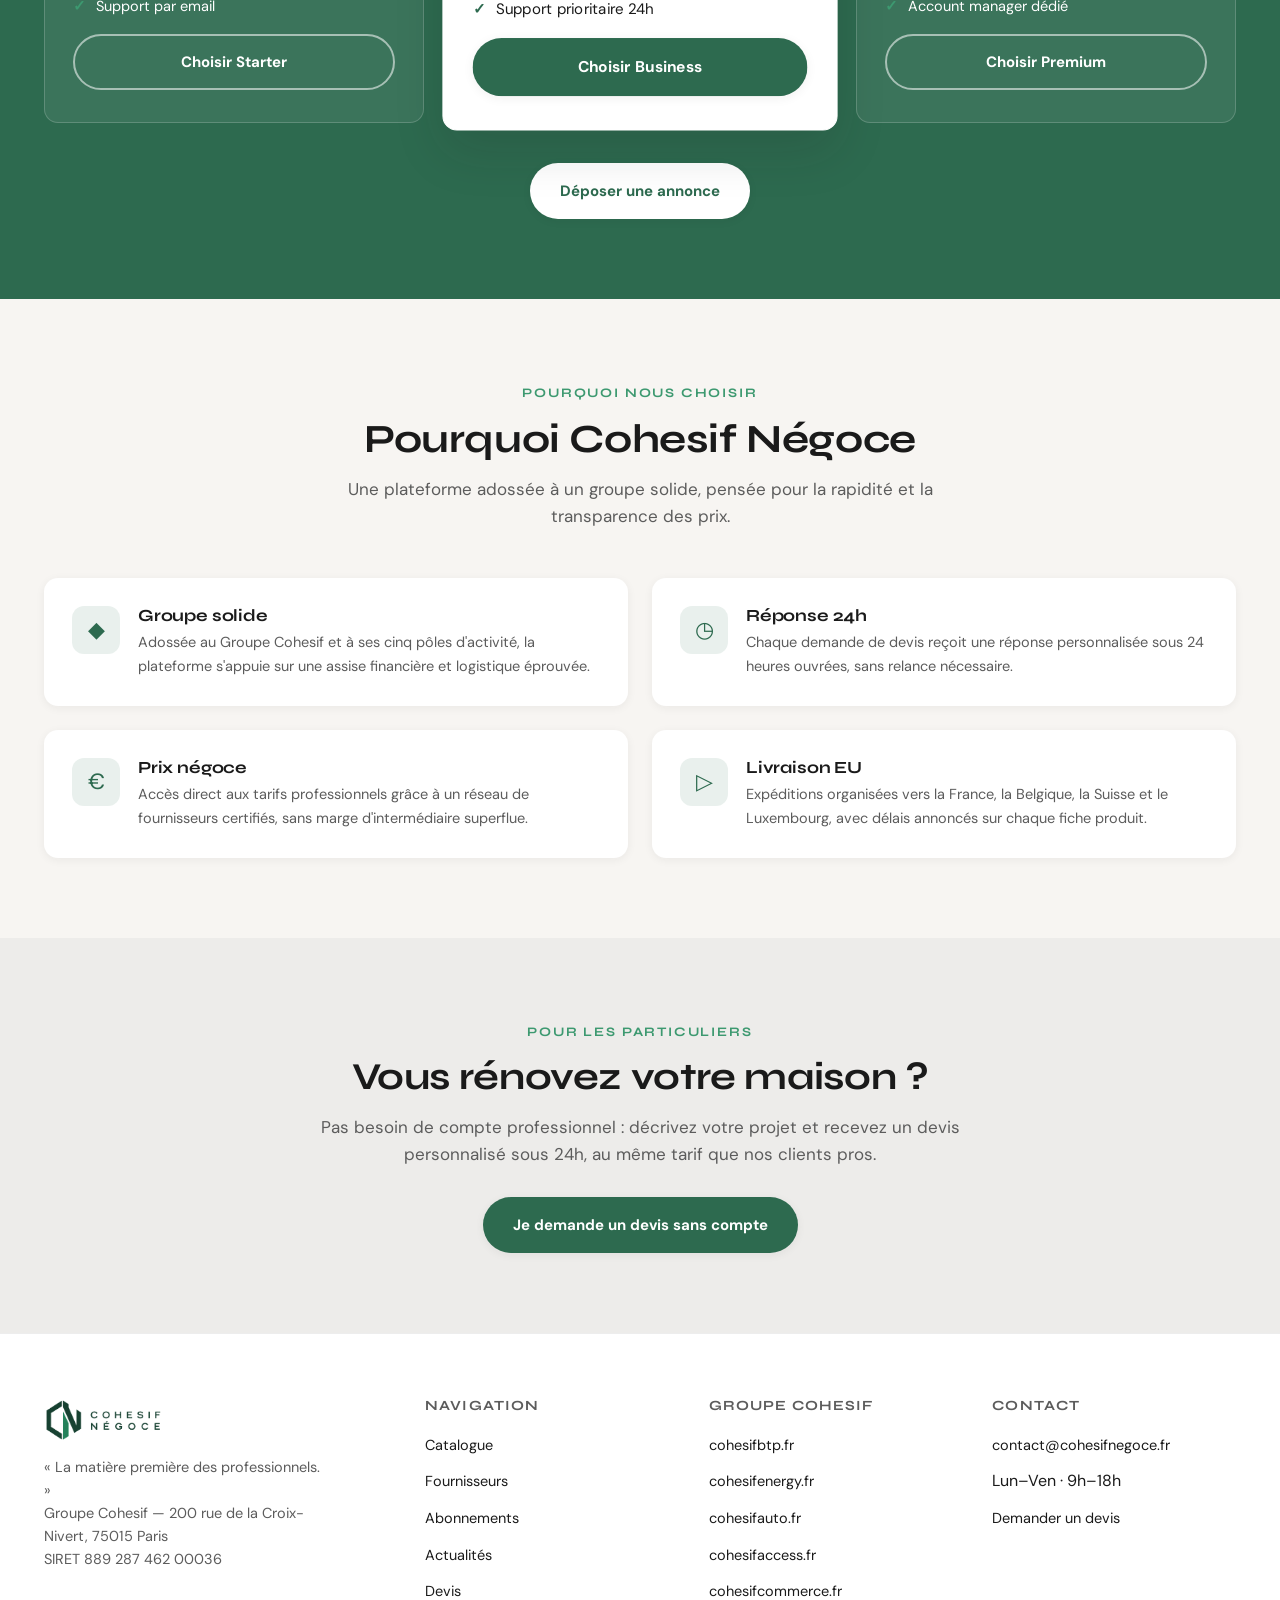
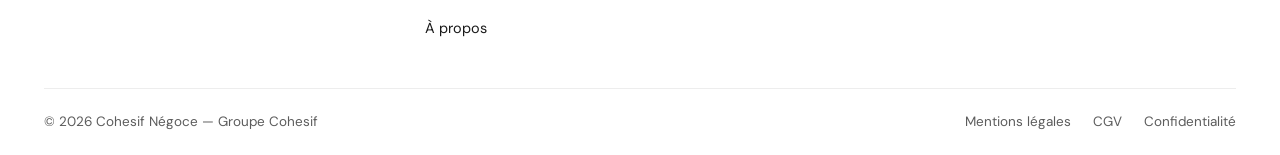
==== commit c52c2cec: "feat: ajoute bouton WhatsApp flottant (+33 7 56 85 57 27) Bouton vert fixe en bas à droite, visible " ====
--- a/index.html
+++ b/index.html
@@ -890,5 +890,40 @@
     if (e.key === 'Escape') closeLeasingModal();
   });
 </script>
+
+  <!-- WhatsApp Floating Button -->
+  <a href="https://wa.me/33756855727?text=Bonjour%2C%20je%20souhaite%20en%20savoir%20plus%20sur%20vos%20services."
+     target="_blank" rel="noopener noreferrer"
+     class="whatsapp-float" aria-label="Nous contacter sur WhatsApp" title="Nous contacter sur WhatsApp">
+    <svg xmlns="http://www.w3.org/2000/svg" viewBox="0 0 24 24" fill="white" width="28" height="28" aria-hidden="true">
+      <path d="M17.472 14.382c-.297-.149-1.758-.867-2.03-.967-.273-.099-.471-.148-.67.15-.197.297-.767.966-.94 1.164-.173.199-.347.223-.644.075-.297-.15-1.255-.463-2.39-1.475-.883-.788-1.48-1.761-1.653-2.059-.173-.297-.018-.458.13-.606.134-.133.298-.347.446-.52.149-.174.198-.298.298-.497.099-.198.05-.371-.025-.52-.075-.149-.669-1.612-.916-2.207-.242-.579-.487-.5-.669-.51-.173-.008-.371-.01-.57-.01-.198 0-.52.074-.792.372-.272.297-1.04 1.016-1.04 2.479 0 1.462 1.065 2.875 1.213 3.074.149.198 2.096 3.2 5.077 4.487.709.306 1.262.489 1.694.625.712.227 1.36.195 1.871.118.571-.085 1.758-.719 2.006-1.413.248-.694.248-1.289.173-1.413-.074-.124-.272-.198-.57-.347m-5.421 7.403h-.004a9.87 9.87 0 01-5.031-1.378l-.361-.214-3.741.982.998-3.648-.235-.374a9.86 9.86 0 01-1.51-5.26c.001-5.45 4.436-9.884 9.888-9.884 2.64 0 5.122 1.03 6.988 2.898a9.825 9.825 0 012.893 6.994c-.003 5.45-4.437 9.884-9.885 9.884m8.413-18.297A11.815 11.815 0 0012.05 0C5.495 0 .16 5.335.157 11.892c0 2.096.547 4.142 1.588 5.945L.057 24l6.305-1.654a11.882 11.882 0 005.683 1.448h.005c6.554 0 11.89-5.335 11.893-11.893a11.821 11.821 0 00-3.48-8.413z"/>
+    </svg>
+  </a>
+  <style>
+    .whatsapp-float {
+      position: fixed;
+      bottom: 28px;
+      right: 28px;
+      background-color: #25D366;
+      color: #fff;
+      border-radius: 50%;
+      width: 60px;
+      height: 60px;
+      display: flex;
+      align-items: center;
+      justify-content: center;
+      box-shadow: 0 4px 16px rgba(37,211,102,0.45);
+      z-index: 99999;
+      text-decoration: none;
+      transition: transform .2s ease, box-shadow .2s ease;
+    }
+    .whatsapp-float:hover {
+      transform: scale(1.12);
+      box-shadow: 0 6px 24px rgba(37,211,102,0.55);
+    }
+    @media (max-width: 600px) {
+      .whatsapp-float { bottom: 18px; right: 18px; width: 52px; height: 52px; }
+    }
+  </style>
 </body>
 </html>
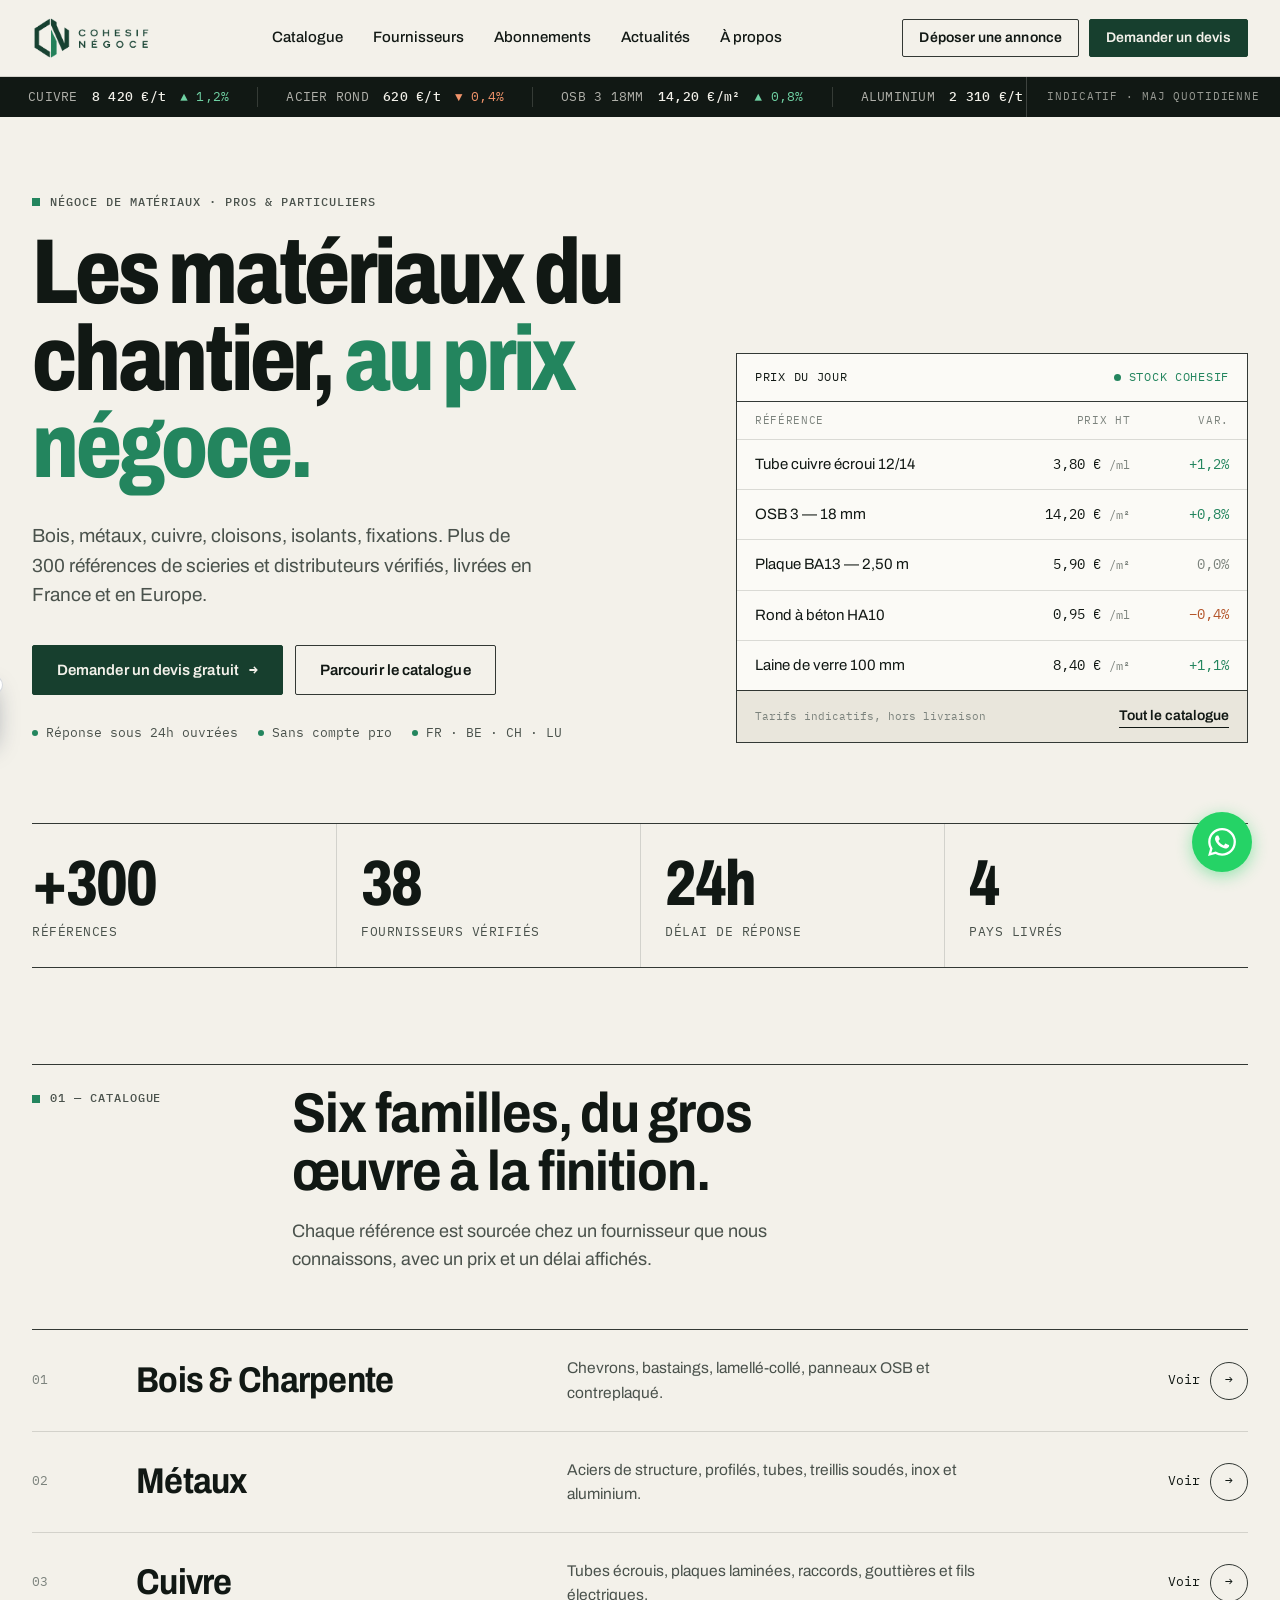
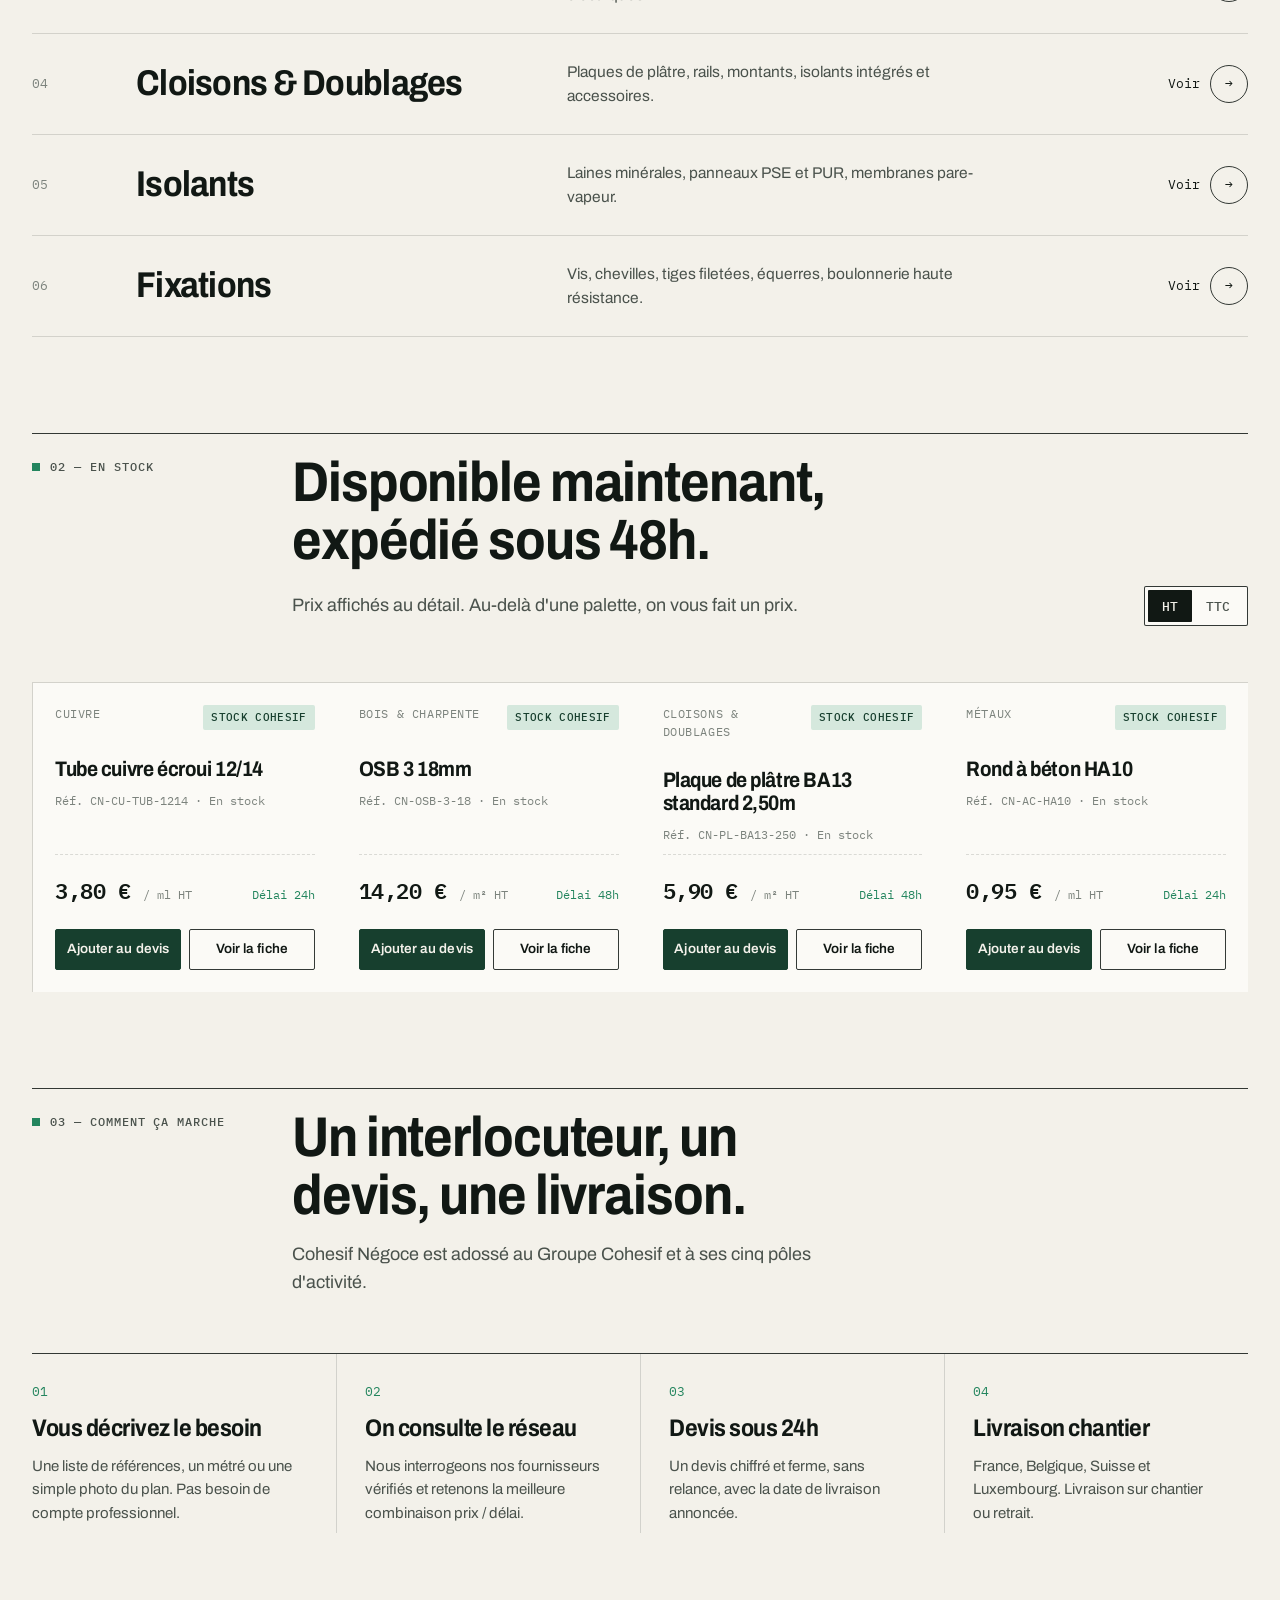
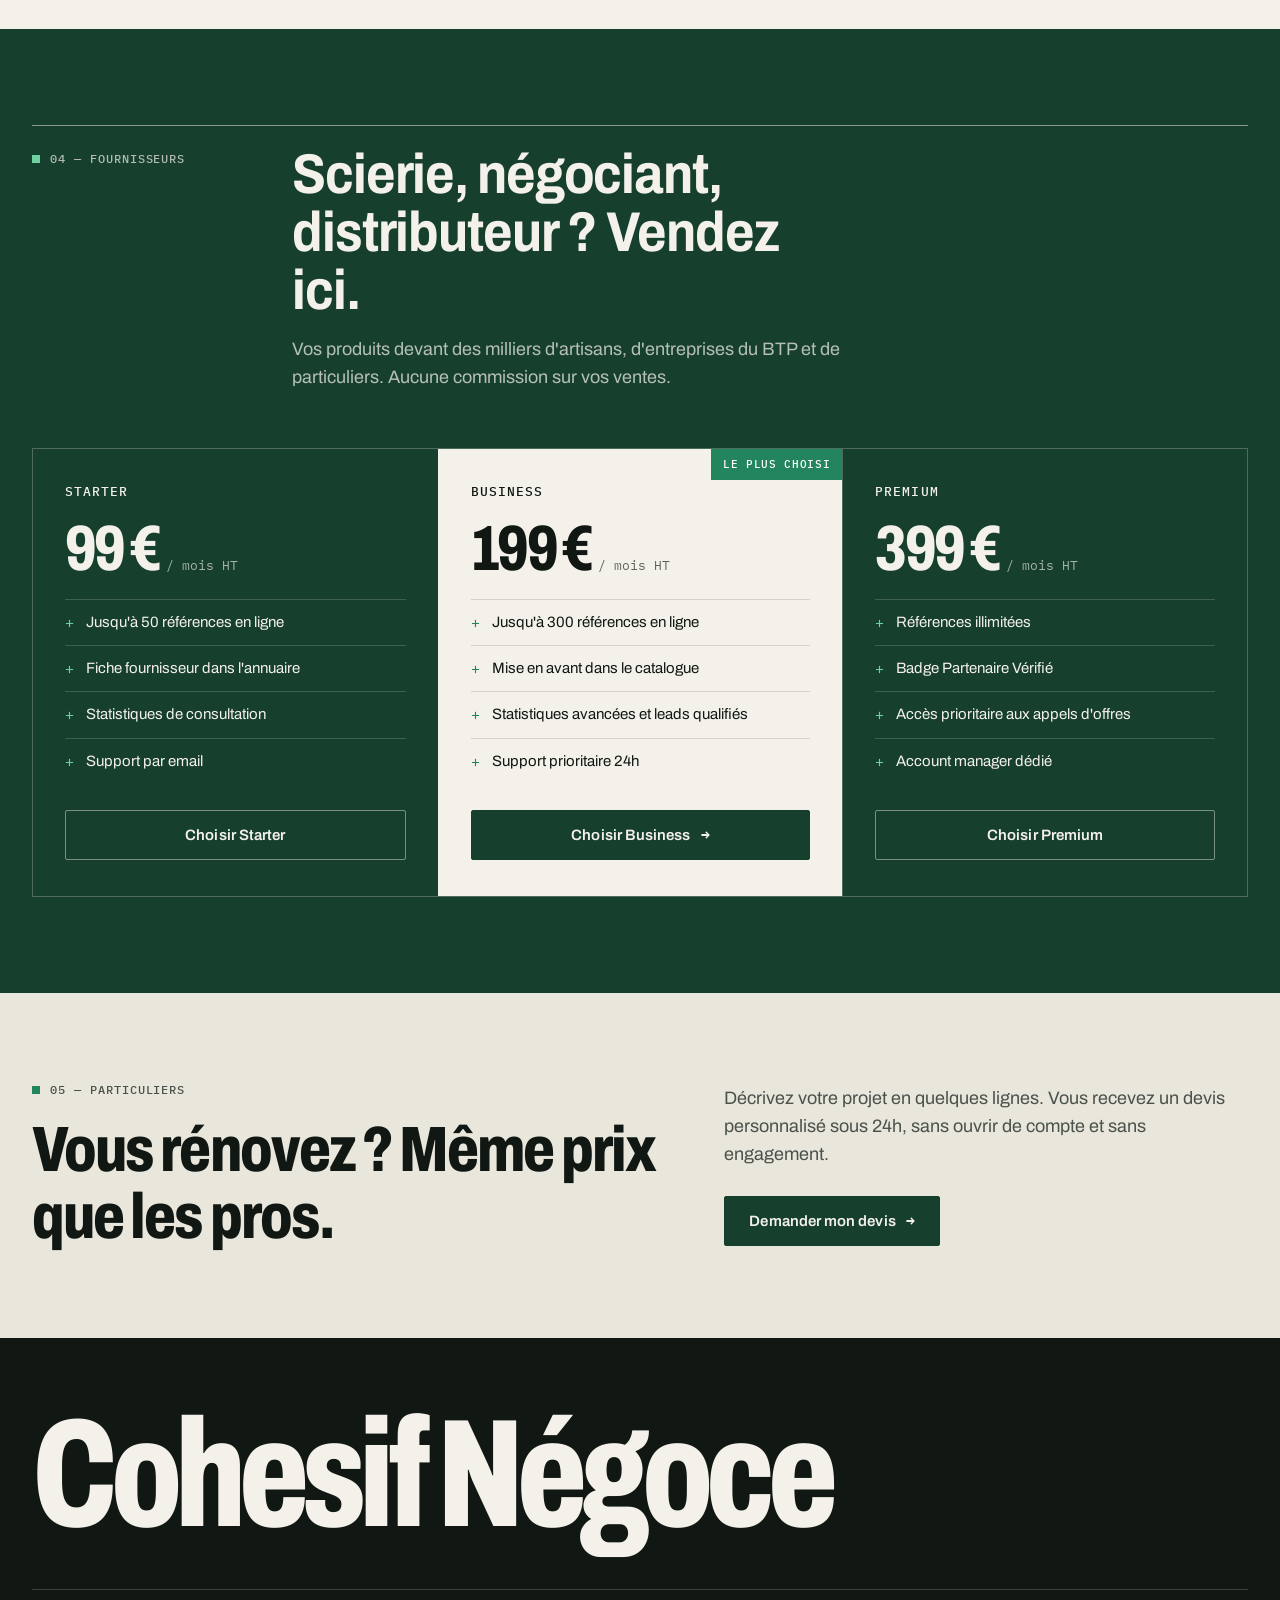
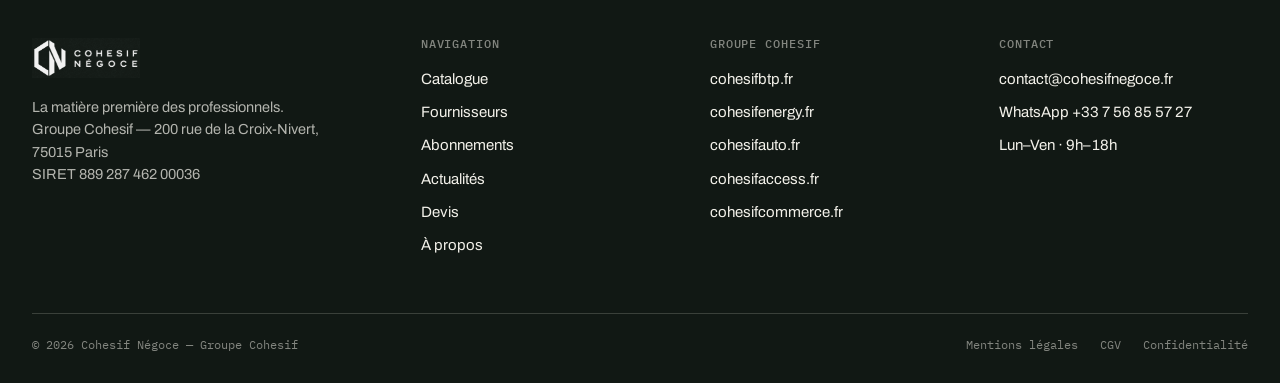
==== commit dcb158ae: "Refonte visuelle complète du site Nouveau système graphique (Archivo + IBM Plex Mono, angles nets, f" ====
--- a/index.html
+++ b/index.html
@@ -148,15 +148,15 @@
       background: #1a2744;
       color: #fff;
       border: none;
-      border-radius: 50px;
+      border-radius: 2px;
       padding: 13px 18px 13px 14px;
-      font-family: 'Inter', sans-serif;
+      font-family: inherit;
       font-size: 13px;
       font-weight: 600;
       cursor: pointer;
       box-shadow: 0 6px 24px rgba(26,39,68,0.40);
       transform: translateX(calc(-100% - 30px));
-      transition: transform 0.55s cubic-bezier(0.34, 1.56, 0.64, 1), box-shadow 0.2s, opacity 0.3s;
+      transition: transform 0.55s cubic-bezier(.2,.7,.2,1), box-shadow 0.2s, opacity 0.3s;
     }
     .leasing-trigger.show { transform: translateX(0); }
     .leasing-trigger:hover {
@@ -217,17 +217,17 @@
 
     .leasing-modal {
       background: #fff;
-      border-radius: 22px;
+      border-radius: 2px;
       max-width: 620px; width: 100%;
       max-height: 90vh; overflow-y: auto;
       box-shadow: 0 24px 70px rgba(0,0,0,0.28);
       transform: translateY(24px) scale(0.97);
-      transition: transform 0.35s cubic-bezier(0.34, 1.56, 0.64, 1);
+      transition: transform 0.35s cubic-bezier(.2,.7,.2,1);
     }
     .leasing-modal-overlay.open .leasing-modal { transform: translateY(0) scale(1); }
 
     .leasing-modal-header {
-      border-radius: 22px 22px 0 0;
+      border-radius: 0;
       overflow: hidden;
     }
     .leasing-logo-zone {
@@ -265,7 +265,7 @@
     .leasing-simulator {
       background: #f7f8fc;
       border: 1.5px solid #e5e8f0;
-      border-radius: 14px;
+      border-radius: 2px;
       padding: 22px;
       margin-bottom: 26px;
     }
@@ -286,15 +286,15 @@
     .leasing-sim-field select {
       width: 100%; padding: 10px 12px;
       border: 1.5px solid #d4d4d4;
-      border-radius: 8px;
-      font-family: 'Inter', sans-serif; font-size: 14px; color: #0a0a0a;
+      border-radius: 2px;
+      font-family: inherit; font-size: 14px; color: #0a0a0a;
       background: #fff; outline: none;
       transition: border-color 0.2s;
     }
     .leasing-sim-field input:focus,
     .leasing-sim-field select:focus { border-color: #c9a840; }
     .leasing-sim-result {
-      background: #1a2744; border-radius: 10px;
+      background: #1a2744; border-radius: 2px;
       padding: 16px 20px;
       display: flex; align-items: center; justify-content: space-between;
     }
@@ -313,8 +313,8 @@
     .leasing-form-field input,
     .leasing-form-field textarea {
       padding: 10px 12px;
-      border: 1.5px solid #d4d4d4; border-radius: 8px;
-      font-family: 'Inter', sans-serif; font-size: 14px; color: #0a0a0a;
+      border: 1.5px solid #d4d4d4; border-radius: 2px;
+      font-family: inherit; font-size: 14px; color: #0a0a0a;
       outline: none; transition: border-color 0.2s; background: #fff;
     }
     .leasing-form-field input:focus,
@@ -323,8 +323,8 @@
     .leasing-form-submit {
       width: 100%; padding: 16px;
       background: #1a2744; color: #fff; border: none;
-      border-radius: 10px;
-      font-family: 'Inter', sans-serif; font-size: 15px; font-weight: 700;
+      border-radius: 2px;
+      font-family: inherit; font-size: 15px; font-weight: 700;
       cursor: pointer; margin-top: 6px;
       transition: background 0.2s, transform 0.15s;
     }
@@ -334,7 +334,7 @@
     .leasing-success {
       display: none; text-align: center; padding: 28px 20px;
       background: #f0fdf4; border: 1px solid #bbf7d0;
-      border-radius: 12px; margin-bottom: 8px;
+      border-radius: 2px; margin-bottom: 8px;
     }
     .leasing-success .l-check { font-size: 40px; margin-bottom: 12px; }
     .leasing-success h3 { color: #15803d; font-size: 17px; font-weight: 700; margin-bottom: 6px; }
@@ -387,158 +387,205 @@
     <a href="actualites.html">Actualités</a>
     <a href="a-propos.html">À propos</a>
     <div class="nav-actions">
+      <a href="devis.html" class="btn btn-primary">Demander un devis</a>
       <a href="fournisseurs.html" class="btn btn-outline">Déposer une annonce</a>
-      <a href="devis.html" class="btn btn-primary">Demander un devis</a>
     </div>
   </div>
 </header>
 
-<!-- ===== Ticker cotations ===== -->
-<div class="ticker-wrap">
+<!-- ===== Bandeau cotations ===== -->
+<div class="ticker-wrap" aria-label="Cotations indicatives">
   <div class="ticker-track">
-    <span>Cuivre <strong>8 420 €/t</strong> <span class="up">+1,2%</span></span>
-    <span>Acier rond <strong>620 €/t</strong> <span class="down">-0,4%</span></span>
-    <span>OSB 18mm <strong>14,20 €/m²</strong> <span class="up">+0,8%</span></span>
-    <span>Aluminium <strong>2 310 €/t</strong> <span class="up">+0,3%</span></span>
-    <span>Placo BA13 <strong>5,90 €/m²</strong> stable</span>
-    <span>Laine de verre <strong>8,40 €/m²</strong> <span class="up">+1,1%</span></span>
-  </div>
-  <span class="ticker-note">Indicatifs — mis à jour quotidiennement</span>
+    <span>CUIVRE <strong>8 420 €/t</strong> <span class="up">▲ 1,2%</span></span>
+    <span>ACIER ROND <strong>620 €/t</strong> <span class="down">▼ 0,4%</span></span>
+    <span>OSB 3 18MM <strong>14,20 €/m²</strong> <span class="up">▲ 0,8%</span></span>
+    <span>ALUMINIUM <strong>2 310 €/t</strong> <span class="up">▲ 0,3%</span></span>
+    <span>PLACO BA13 <strong>5,90 €/m²</strong> = 0,0%</span>
+    <span>LAINE DE VERRE <strong>8,40 €/m²</strong> <span class="up">▲ 1,1%</span></span>
+  </div>
+  <span class="ticker-note">Indicatif · MAJ quotidienne</span>
 </div>
 
 <!-- ===== Hero ===== -->
 <section class="hero">
   <div class="container">
     <div class="hero-text">
-      <span class="eyebrow">Négoce de matériaux B2B & particuliers</span>
-      <h1>Les matériaux professionnels. <span>Sans intermédiaire inutile.</span></h1>
-      <p class="lead">Cohesif Négoce connecte scieries, négociants et distributeurs certifiés à plus de 300 références — bois, métaux, cuivre, cloisons, isolants, fixations — au prix négoce, livrées en France et en Europe.</p>
+      <span class="eyebrow">Négoce de matériaux · Pros &amp; particuliers</span>
+      <h1>Les matériaux du chantier, <em>au prix négoce.</em></h1>
+      <p class="lead">Bois, métaux, cuivre, cloisons, isolants, fixations. Plus de 300 références de scieries et distributeurs vérifiés, livrées en France et en Europe.</p>
       <div class="hero-ctas">
-        <a href="catalogue.html" class="btn btn-primary">Voir le catalogue</a>
-        <a href="devis.html" class="btn btn-outline">Demander un devis gratuit</a>
-      </div>
-    </div>
-    <div class="hero-media">
-      <div class="hero-visual">
-        <div class="hv-mosaic" aria-hidden="true"></div>
-        <div class="hv-center">
-          <img src="img/logo-mark-cohesif-negoce.png" alt="" class="hv-mark">
-          <strong>300+ références</strong>
-          <span>6 familles de matériaux,<br>un seul réseau de confiance</span>
-        </div>
-      </div>
-      <div class="hero-badge"><span class="dot"></span> Réponse garantie sous 24h</div>
+        <a href="devis.html" class="btn btn-primary">Demander un devis gratuit</a>
+        <a href="catalogue.html" class="btn btn-outline">Parcourir le catalogue</a>
+      </div>
+      <div class="hero-proof">
+        <span>Réponse sous 24h ouvrées</span>
+        <span>Sans compte pro</span>
+        <span>FR · BE · CH · LU</span>
+      </div>
+    </div>
+
+    <aside class="board" aria-label="Prix indicatifs du jour">
+      <div class="board-head">
+        <span>Prix du jour</span>
+        <span class="live">Stock Cohesif</span>
+      </div>
+      <table>
+        <thead>
+          <tr><th>Référence</th><th class="num">Prix HT</th><th class="num">Var.</th></tr>
+        </thead>
+        <tbody>
+          <tr><td>Tube cuivre écroui 12/14</td><td class="num">3,80 € <span class="unit">/ml</span></td><td class="num up">+1,2%</td></tr>
+          <tr><td>OSB 3 — 18 mm</td><td class="num">14,20 € <span class="unit">/m²</span></td><td class="num up">+0,8%</td></tr>
+          <tr><td>Plaque BA13 — 2,50 m</td><td class="num">5,90 € <span class="unit">/m²</span></td><td class="num flat">0,0%</td></tr>
+          <tr><td>Rond à béton HA10</td><td class="num">0,95 € <span class="unit">/ml</span></td><td class="num down">−0,4%</td></tr>
+          <tr><td>Laine de verre 100 mm</td><td class="num">8,40 € <span class="unit">/m²</span></td><td class="num up">+1,1%</td></tr>
+        </tbody>
+      </table>
+      <div class="board-foot">
+        <small>Tarifs indicatifs, hors livraison</small>
+        <a href="catalogue.html">Tout le catalogue</a>
+      </div>
+    </aside>
+  </div>
+
+  <div class="container facts-wrap">
+    <div class="facts">
+      <div>
+        <div class="stat-num"><span class="count-target" data-count-to="300" data-prefix="+">+300</span></div>
+        <div class="stat-label">Références</div>
+      </div>
+      <div>
+        <div class="stat-num"><span class="count-target" data-count-to="38">38</span></div>
+        <div class="stat-label">Fournisseurs vérifiés</div>
+      </div>
+      <div>
+        <div class="stat-num"><span class="count-target" data-count-to="24" data-suffix="h">24h</span></div>
+        <div class="stat-label">Délai de réponse</div>
+      </div>
+      <div>
+        <div class="stat-num">4</div>
+        <div class="stat-label">Pays livrés</div>
+      </div>
     </div>
   </div>
 </section>
 
-<!-- ===== Chiffres animés ===== -->
-<section class="stats">
-  <div class="container">
-    <div class="stats-grid">
-      <div>
-        <div class="stat-num"><span class="count-target" data-count-to="300" data-prefix="+">0</span></div>
-        <div class="stat-label">références produits</div>
-      </div>
-      <div>
-        <div class="stat-num"><span class="count-target" data-count-to="38">0</span></div>
-        <div class="stat-label">fournisseurs certifiés</div>
-      </div>
-      <div>
-        <div class="stat-num"><span class="count-target" data-count-to="5">0</span></div>
-        <div class="stat-label">pôles Groupe Cohesif</div>
-      </div>
-      <div>
-        <div class="stat-num"><span class="count-target" data-count-to="24" data-suffix="h">0</span></div>
-        <div class="stat-label">délai de réponse</div>
-      </div>
-    </div>
-  </div>
-</section>
-
-<!-- ===== Catégories produits ===== -->
+<!-- ===== Catalogue ===== -->
 <section class="categories">
   <div class="container">
-    <div class="section-head">
-      <span class="eyebrow">Notre catalogue</span>
-      <h2>Six familles de matériaux, une seule plateforme</h2>
-      <p>Des références sélectionnées et mises à jour en continu, du gros œuvre à la finition.</p>
-    </div>
-    <div class="grid-3">
-      <a class="cat-card" href="catalogue.html?categorie=Bois%20%26%20Charpente">
-        <div class="cat-icon">▥</div>
+    <div class="section-head reveal">
+      <span class="eyebrow">01 — Catalogue</span>
+      <h2>Six familles, du gros œuvre à la finition.</h2>
+      <p>Chaque référence est sourcée chez un fournisseur que nous connaissons, avec un prix et un délai affichés.</p>
+    </div>
+    <div class="cat-index">
+      <a class="cat-row" href="catalogue.html?categorie=Bois%20%26%20Charpente">
+        <span class="cr-num">01</span>
         <h3>Bois &amp; Charpente</h3>
         <p>Chevrons, bastaings, lamellé-collé, panneaux OSB et contreplaqué.</p>
-        <span class="cat-link">Découvrir →</span>
+        <span class="cr-go"><span>Voir</span></span>
       </a>
-      <a class="cat-card" href="catalogue.html?categorie=M%C3%A9taux">
-        <div class="cat-icon">▦</div>
+      <a class="cat-row" href="catalogue.html?categorie=M%C3%A9taux">
+        <span class="cr-num">02</span>
         <h3>Métaux</h3>
         <p>Aciers de structure, profilés, tubes, treillis soudés, inox et aluminium.</p>
-        <span class="cat-link">Découvrir →</span>
+        <span class="cr-go"><span>Voir</span></span>
       </a>
-      <a class="cat-card" href="catalogue.html?categorie=Cuivre">
-        <div class="cat-icon">◉</div>
+      <a class="cat-row" href="catalogue.html?categorie=Cuivre">
+        <span class="cr-num">03</span>
         <h3>Cuivre</h3>
         <p>Tubes écrouis, plaques laminées, raccords, gouttières et fils électriques.</p>
-        <span class="cat-link">Découvrir →</span>
+        <span class="cr-go"><span>Voir</span></span>
       </a>
-      <a class="cat-card" href="catalogue.html?categorie=Cloisons%20%26%20Doublages">
-        <div class="cat-icon">▤</div>
+      <a class="cat-row" href="catalogue.html?categorie=Cloisons%20%26%20Doublages">
+        <span class="cr-num">04</span>
         <h3>Cloisons &amp; Doublages</h3>
         <p>Plaques de plâtre, rails, montants, isolants intégrés et accessoires.</p>
-        <span class="cat-link">Découvrir →</span>
+        <span class="cr-go"><span>Voir</span></span>
       </a>
-      <a class="cat-card" href="catalogue.html?categorie=Isolants">
-        <div class="cat-icon">▧</div>
+      <a class="cat-row" href="catalogue.html?categorie=Isolants">
+        <span class="cr-num">05</span>
         <h3>Isolants</h3>
         <p>Laines minérales, panneaux PSE et PUR, membranes pare-vapeur.</p>
-        <span class="cat-link">Découvrir →</span>
+        <span class="cr-go"><span>Voir</span></span>
       </a>
-      <a class="cat-card" href="catalogue.html?categorie=Fixations">
-        <div class="cat-icon">✚</div>
+      <a class="cat-row" href="catalogue.html?categorie=Fixations">
+        <span class="cr-num">06</span>
         <h3>Fixations</h3>
         <p>Vis, chevilles, tiges filetées, équerres, boulonnerie haute résistance.</p>
-        <span class="cat-link">Découvrir →</span>
+        <span class="cr-go"><span>Voir</span></span>
       </a>
     </div>
   </div>
 </section>
 
 <!-- ===== Produits vedettes ===== -->
-<section class="featured">
+<section class="featured" style="padding-top:0">
   <div class="container">
-    <div class="section-head" style="display:flex; align-items:flex-end; justify-content:space-between; text-align:left; max-width:none; gap:24px; flex-wrap:wrap;">
-      <div>
-        <span class="eyebrow">Sélection du moment</span>
-        <h2 style="margin-bottom:6px;">Produits vedettes — stock Cohesif</h2>
-        <p style="margin:0;">Disponibles immédiatement, expédiés sous 24 à 48h.</p>
-      </div>
-      <div class="htttc-toggle">
-        <button data-mode="HT" class="active">Prix HT</button>
-        <button data-mode="TTC">Prix TTC</button>
+    <div class="section-head reveal">
+      <span class="eyebrow">02 — En stock</span>
+      <h2>Disponible maintenant, expédié sous 48h.</h2>
+      <div style="display:flex; align-items:center; justify-content:space-between; gap:20px; flex-wrap:wrap;">
+        <p style="margin:0">Prix affichés au détail. Au-delà d'une palette, on vous fait un prix.</p>
+        <div class="htttc-toggle">
+          <button data-mode="HT" class="active">HT</button>
+          <button data-mode="TTC">TTC</button>
+        </div>
       </div>
     </div>
     <div class="grid-4" data-featured-products></div>
   </div>
 </section>
 
-<!-- ===== Section fournisseurs ===== -->
+<!-- ===== Méthode ===== -->
+<section class="why" style="padding-top:0">
+  <div class="container">
+    <div class="section-head reveal">
+      <span class="eyebrow">03 — Comment ça marche</span>
+      <h2>Un interlocuteur, un devis, une livraison.</h2>
+      <p>Cohesif Négoce est adossé au Groupe Cohesif et à ses cinq pôles d'activité.</p>
+    </div>
+    <div class="arguments-grid">
+      <div class="arg-card">
+        <span class="arg-icon">01</span>
+        <h3>Vous décrivez le besoin</h3>
+        <p>Une liste de références, un métré ou une simple photo du plan. Pas besoin de compte professionnel.</p>
+      </div>
+      <div class="arg-card">
+        <span class="arg-icon">02</span>
+        <h3>On consulte le réseau</h3>
+        <p>Nous interrogeons nos fournisseurs vérifiés et retenons la meilleure combinaison prix / délai.</p>
+      </div>
+      <div class="arg-card">
+        <span class="arg-icon">03</span>
+        <h3>Devis sous 24h</h3>
+        <p>Un devis chiffré et ferme, sans relance, avec la date de livraison annoncée.</p>
+      </div>
+      <div class="arg-card">
+        <span class="arg-icon">04</span>
+        <h3>Livraison chantier</h3>
+        <p>France, Belgique, Suisse et Luxembourg. Livraison sur chantier ou retrait.</p>
+      </div>
+    </div>
+  </div>
+</section>
+
+<!-- ===== Fournisseurs ===== -->
 <section class="supplier-section">
   <div class="container">
-    <div class="section-head">
-      <span class="eyebrow" style="color:#BFE9D6;">Rejoindre le réseau</span>
-      <h2>Vous êtes scierie, négociant ou distributeur ?</h2>
-      <p>Diffusez vos produits auprès de milliers de professionnels et particuliers, sans commission sur vos ventes.</p>
+    <div class="section-head reveal">
+      <span class="eyebrow">04 — Fournisseurs</span>
+      <h2>Scierie, négociant, distributeur&nbsp;? Vendez ici.</h2>
+      <p>Vos produits devant des milliers d'artisans, d'entreprises du BTP et de particuliers. Aucune commission sur vos ventes.</p>
     </div>
     <div class="pricing-grid">
       <div class="price-card">
         <h3>Starter</h3>
-        <div class="price">99 € <small>/ mois</small></div>
+        <div class="price">99&nbsp;€ <small>/ mois HT</small></div>
         <ul>
           <li>Jusqu'à 50 références en ligne</li>
           <li>Fiche fournisseur dans l'annuaire</li>
-          <li>Statistiques de consultation de base</li>
+          <li>Statistiques de consultation</li>
           <li>Support par email</li>
         </ul>
         <a href="abonnements.html" class="btn btn-ghost-white">Choisir Starter</a>
@@ -546,7 +593,7 @@
       <div class="price-card featured">
         <span class="ribbon">Le plus choisi</span>
         <h3>Business</h3>
-        <div class="price">199 € <small>/ mois</small></div>
+        <div class="price">199&nbsp;€ <small>/ mois HT</small></div>
         <ul>
           <li>Jusqu'à 300 références en ligne</li>
           <li>Mise en avant dans le catalogue</li>
@@ -557,7 +604,7 @@
       </div>
       <div class="price-card">
         <h3>Premium</h3>
-        <div class="price">399 € <small>/ mois</small></div>
+        <div class="price">399&nbsp;€ <small>/ mois HT</small></div>
         <ul>
           <li>Références illimitées</li>
           <li>Badge Partenaire Vérifié</li>
@@ -567,70 +614,31 @@
         <a href="abonnements.html" class="btn btn-ghost-white">Choisir Premium</a>
       </div>
     </div>
-    <div style="text-align:center; margin-top:40px;">
-      <a href="fournisseurs.html" class="btn btn-white">Déposer une annonce</a>
-    </div>
-  </div>
-</section>
-
-<!-- ===== Pourquoi Cohesif Négoce ===== -->
-<section class="why">
-  <div class="container">
-    <div class="section-head">
-      <span class="eyebrow">Pourquoi nous choisir</span>
-      <h2>Pourquoi Cohesif Négoce</h2>
-      <p>Une plateforme adossée à un groupe solide, pensée pour la rapidité et la transparence des prix.</p>
-    </div>
-    <div class="arguments-grid">
-      <div class="arg-card">
-        <div class="arg-icon">◆</div>
-        <div>
-          <h3>Groupe solide</h3>
-          <p>Adossée au Groupe Cohesif et à ses cinq pôles d'activité, la plateforme s'appuie sur une assise financière et logistique éprouvée.</p>
-        </div>
-      </div>
-      <div class="arg-card">
-        <div class="arg-icon">◷</div>
-        <div>
-          <h3>Réponse 24h</h3>
-          <p>Chaque demande de devis reçoit une réponse personnalisée sous 24 heures ouvrées, sans relance nécessaire.</p>
-        </div>
-      </div>
-      <div class="arg-card">
-        <div class="arg-icon">€</div>
-        <div>
-          <h3>Prix négoce</h3>
-          <p>Accès direct aux tarifs professionnels grâce à un réseau de fournisseurs certifiés, sans marge d'intermédiaire superflue.</p>
-        </div>
-      </div>
-      <div class="arg-card">
-        <div class="arg-icon">▷</div>
-        <div>
-          <h3>Livraison EU</h3>
-          <p>Expéditions organisées vers la France, la Belgique, la Suisse et le Luxembourg, avec délais annoncés sur chaque fiche produit.</p>
-        </div>
-      </div>
-    </div>
   </div>
 </section>
 
 <!-- ===== Particuliers ===== -->
 <section class="band-particuliers">
   <div class="container">
-    <span class="eyebrow">Pour les particuliers</span>
-    <h2>Vous rénovez votre maison ?</h2>
-    <p>Pas besoin de compte professionnel : décrivez votre projet et recevez un devis personnalisé sous 24h, au même tarif que nos clients pros.</p>
-    <a href="devis.html" class="btn btn-primary">Je demande un devis sans compte</a>
+    <div>
+      <span class="eyebrow">05 — Particuliers</span>
+      <h2>Vous rénovez&nbsp;? Même prix que les pros.</h2>
+    </div>
+    <div>
+      <p>Décrivez votre projet en quelques lignes. Vous recevez un devis personnalisé sous 24h, sans ouvrir de compte et sans engagement.</p>
+      <a href="devis.html" class="btn btn-primary">Demander mon devis</a>
+    </div>
   </div>
 </section>
 
 <!-- ===== Footer ===== -->
 <footer>
   <div class="container">
+    <div class="footer-wordmark" aria-hidden="true">Cohesif Négoce</div>
     <div class="footer-grid">
       <div class="footer-about">
-        <a href="index.html" class="logo"><img src="img/logo-cohesif-negoce.png" loading="lazy" alt="Cohesif Négoce — La matière première des professionnels"></a>
-        <p>« La matière première des professionnels. »<br>
+        <a href="index.html" class="logo"><img src="img/logo-cohesif-negoce.png" loading="lazy" alt="Cohesif Négoce"></a>
+        <p>La matière première des professionnels.<br>
         Groupe Cohesif — 200 rue de la Croix-Nivert, 75015 Paris<br>
         SIRET 889 287 462 00036</p>
       </div>
@@ -659,8 +667,8 @@
         <h4>Contact</h4>
         <ul>
           <li><a href="mailto:contact@cohesifnegoce.fr">contact@cohesifnegoce.fr</a></li>
+          <li><a href="https://wa.me/33756855727" target="_blank" rel="noopener">WhatsApp +33 7 56 85 57 27</a></li>
           <li>Lun–Ven · 9h–18h</li>
-          <li><a href="devis.html">Demander un devis</a></li>
         </ul>
       </div>
     </div>
@@ -678,7 +686,7 @@
 <div class="sticky-mobile-bar">
   <span class="smb-text">
     <span class="smb-dot"></span>
-    <span class="smb-copy"><strong>Demander un devis</strong><span class="smb-sub">Réponse garantie sous 24h</span></span>
+    <span class="smb-copy"><strong>Demander un devis</strong><span class="smb-sub">Réponse sous 24h</span></span>
   </span>
   <a href="devis.html" class="btn btn-white btn-sm">Démarrer</a>
 </div>
@@ -913,7 +921,7 @@
       align-items: center;
       justify-content: center;
       box-shadow: 0 4px 16px rgba(37,211,102,0.45);
-      z-index: 99999;
+      z-index: 240;
       text-decoration: none;
       transition: transform .2s ease, box-shadow .2s ease;
     }
@@ -921,8 +929,8 @@
       transform: scale(1.12);
       box-shadow: 0 6px 24px rgba(37,211,102,0.55);
     }
-    @media (max-width: 600px) {
-      .whatsapp-float { bottom: 18px; right: 18px; width: 52px; height: 52px; }
+    @media (max-width: 760px) {
+      .whatsapp-float { bottom: 14px; right: 12px; width: 60px; height: 60px; }
     }
   </style>
 </body>
--- a/css/style.css
+++ b/css/style.css
@@ -1,1500 +1,995 @@
 /* ============================================================
-   Cohesif Négoce — Industrial Luxury (clair)
+   Cohesif Négoce — design system
+   Direction : fiche technique / comptoir de négoce.
+   Angles nets, filets fins, données en chasse fixe.
    ============================================================ */
 
-@import url('https://fonts.googleapis.com/css2?family=Syne:wght@600;700;800&family=DM+Sans:wght@400;500;700&display=swap');
+@import url('https://fonts.googleapis.com/css2?family=Archivo:wdth,wght@62..125,400..900&family=IBM+Plex+Mono:wght@400;500;600&display=swap');
 
 :root{
-  --bg: #F7F5F2;
-  --bg-secondary: #EDECEA;
-  --green: #2D6A4F;
-  --green-bright: #3D9970;
-  --red: #C0392B;
-  --text: #1A1A1A;
-  --text-secondary: #5C5C5C;
-  --blue-slate: #46637A;
-  --ochre: #B7791F;
-  --radius: 14px;
-  --shadow-sm: 0 2px 10px rgba(26,26,26,.06);
-  --shadow-md: 0 12px 32px rgba(26,26,26,.10);
-  --shadow-lg: 0 20px 48px rgba(26,26,26,.14);
-  --container: 1240px;
-  --font-title: 'Syne', sans-serif;
-  --font-body: 'DM Sans', sans-serif;
+  --paper: #F3F1EA;
+  --paper-2: #E9E6DC;
+  --white: #FBFAF6;
+  --ink: #111814;
+  --ink-2: #4A524C;
+  --ink-3: #7C837D;
+  --line: rgba(17,24,20,.14);
+  --line-strong: rgba(17,24,20,.85);
+  --forest: #173F2E;
+  --forest-2: #0E2A1E;
+  --signal: #23855E;
+  --signal-soft: #D5E8DD;
+  --copper: #B4562B;
+
+  /* aliases kept for older inline styles */
+  --bg: var(--paper);
+  --bg-secondary: var(--paper-2);
+  --green: var(--forest);
+  --green-bright: var(--signal);
+  --red: var(--copper);
+  --text: var(--ink);
+  --text-secondary: var(--ink-2);
+  --blue-slate: #3E5A6E;
+  --ochre: #9A6514;
+
+  --radius: 2px;
+  --shadow-sm: none;
+  --shadow-md: 0 1px 0 var(--line);
+  --shadow-lg: 0 24px 60px -24px rgba(17,24,20,.35);
+  --container: 1280px;
+  --font-title: 'Archivo', system-ui, sans-serif;
+  --font-body: 'Archivo', system-ui, sans-serif;
+  --font-mono: 'IBM Plex Mono', ui-monospace, monospace;
 }
 
 *{ margin:0; padding:0; box-sizing:border-box; }
-
 html{ scroll-behavior:smooth; }
-
 body{
   font-family: var(--font-body);
-  background: var(--bg);
-  color: var(--text);
+  font-variation-settings: "wdth" 100;
+  background: var(--paper);
+  color: var(--ink);
   font-size: 16px;
-  line-height: 1.6;
+  line-height: 1.55;
   -webkit-font-smoothing: antialiased;
-}
-
+  text-rendering: optimizeLegibility;
+}
 img{ max-width:100%; display:block; }
-
 a{ color: inherit; text-decoration:none; }
-
-/* Visible keyboard focus across all interactive elements */
-a:focus-visible,
-button:focus-visible,
-input:focus-visible,
-select:focus-visible,
-textarea:focus-visible,
-[tabindex]:focus-visible{
-  outline: 2px solid var(--green-bright);
-  outline-offset: 3px;
-  border-radius: 4px;
-}
-.btn:focus-visible{ border-radius: 999px; }
-.featured-article:focus-within,
-.article-card:focus-within{
-  outline: 2px solid var(--green-bright);
+ul{ list-style:none; }
+::selection{ background: var(--forest); color: var(--paper); }
+
+a:focus-visible, button:focus-visible, input:focus-visible, select:focus-visible,
+textarea:focus-visible, [tabindex]:focus-visible{
+  outline: 2px solid var(--signal);
   outline-offset: 2px;
-  border-radius: var(--radius);
-}
-
-ul{ list-style:none; }
+}
 
 h1,h2,h3,h4{
   font-family: var(--font-title);
   font-weight: 700;
-  line-height: 1.15;
-  letter-spacing: -0.01em;
-}
-
-.container{
-  max-width: var(--container);
-  margin: 0 auto;
-  padding: 0 24px;
-}
-
-section{ padding: 80px 0; }
-
+  line-height: 1.04;
+  letter-spacing: -0.02em;
+  font-variation-settings: "wdth" 88;
+}
+
+.container{ max-width: var(--container); margin: 0 auto; padding: 0 32px; }
+section{ padding: 96px 0; }
+
+.mono{ font-family: var(--font-mono); }
+
+/* ---------- Section heads : left aligned, ruled ---------- */
 .section-head{
-  max-width: 640px;
-  margin: 0 auto 48px;
-  text-align: center;
-}
-.section-head h2{ font-size: clamp(28px, 4vw, 40px); margin-bottom: 14px; }
-.section-head p{ color: var(--text-secondary); font-size: 17px; }
+  display:grid;
+  grid-template-columns: 220px 1fr;
+  column-gap: 40px;
+  align-items:start;
+  border-top: 1px solid var(--line-strong);
+  padding-top: 20px;
+  margin: 0 0 56px;
+  max-width:none;
+  text-align:left;
+}
+.section-head .eyebrow{ grid-column:1; grid-row: 1 / span 3; margin:4px 0 0; }
+.section-head h2, .section-head h1{ grid-column:2; font-size: clamp(32px, 4.4vw, 56px); margin-bottom: 16px; max-width: 18ch; }
+.section-head p{ grid-column:2; color: var(--ink-2); font-size: 18px; max-width: 58ch; }
+.section-head > div{ grid-column:2; }
 
 .eyebrow{
-  display:inline-block;
-  font-family: var(--font-title);
-  font-weight: 700;
-  font-size: 13px;
-  letter-spacing: .14em;
+  display:inline-flex;
+  align-items:center;
+  gap:10px;
+  font-family: var(--font-mono);
+  font-weight: 500;
+  font-size: 12px;
+  letter-spacing: .08em;
   text-transform: uppercase;
-  color: var(--green-bright);
-  margin-bottom: 12px;
-}
-
-/* ============ Buttons ============ */
+  color: var(--ink-2) !important;
+  margin-bottom: 18px;
+}
+.eyebrow::before{
+  content:"";
+  width:8px; height:8px;
+  background: var(--signal);
+  flex-shrink:0;
+}
+
+/* ---------- Buttons ---------- */
 .btn{
   display:inline-flex;
   align-items:center;
   justify-content:center;
-  gap:8px;
+  gap:10px;
   font-family: var(--font-body);
-  font-weight: 700;
+  font-weight: 600;
   font-size: 15px;
-  padding: 14px 28px;
-  border-radius: 999px;
-  border: 2px solid transparent;
+  letter-spacing: .005em;
+  padding: 15px 24px;
+  border-radius: var(--radius);
+  border: 1px solid transparent;
   cursor: pointer;
-  transition: transform .18s ease, box-shadow .18s ease, background .18s ease, color .18s ease, border-color .18s ease;
+  transition: background .15s ease, color .15s ease, border-color .15s ease;
   white-space: nowrap;
-}
-.btn-primary{
-  background: var(--green);
-  color: #fff;
-  box-shadow: var(--shadow-sm);
-}
-.btn-primary:hover{ background: var(--green-bright); transform: translateY(-2px); box-shadow: var(--shadow-md); }
-
-.btn-outline{
-  background: transparent;
-  color: var(--green);
-  border-color: var(--green);
-}
-.btn-outline:hover{ background: var(--green); color:#fff; transform: translateY(-2px); }
-
-.btn-white{
-  background: #fff;
-  color: var(--green);
-  box-shadow: var(--shadow-sm);
-}
-.btn-white:hover{ transform: translateY(-2px); box-shadow: var(--shadow-md); }
-
-.btn-ghost-white{
-  background: transparent;
-  color: #fff;
-  border-color: rgba(255,255,255,.55);
-}
-.btn-ghost-white:hover{ background: rgba(255,255,255,.14); border-color:#fff; }
-
-.btn-sm{ padding: 10px 20px; font-size: 14px; }
+  line-height:1.2;
+}
+.btn-primary{ background: var(--forest); color: var(--paper); border-color: var(--forest); }
+.btn-primary:hover{ background: var(--forest-2); border-color: var(--forest-2); }
+.btn-primary::after{ content:"→"; font-family: var(--font-mono); transition: transform .15s ease; }
+.btn-primary:hover::after{ transform: translateX(3px); }
+.pc-actions .btn-primary::after, .btn-sm.btn-primary::after{ content:none; }
+
+.btn-outline{ background: transparent; color: var(--ink); border-color: var(--line-strong); }
+.btn-outline:hover{ background: var(--ink); color: var(--paper); }
+
+.btn-white{ background: var(--paper); color: var(--forest); border-color: var(--paper); }
+.btn-white:hover{ background: #fff; }
+
+.btn-ghost-white{ background: transparent; color: var(--paper); border-color: rgba(243,241,234,.45); }
+.btn-ghost-white:hover{ background: var(--paper); color: var(--forest); border-color: var(--paper); }
+
+.btn-sm{ padding: 10px 16px; font-size: 14px; }
 .btn-block{ width:100%; }
-
-/* ============ Navbar ============ */
+.btn:disabled{ opacity:.6; cursor:default; }
+
+/* ---------- Navbar ---------- */
 .navbar{
-  position: sticky;
-  top: 0;
-  z-index: 200;
-  background: rgba(247,245,242,.92);
-  backdrop-filter: saturate(160%) blur(10px);
-  border-bottom: 1px solid rgba(26,26,26,.07);
+  position: sticky; top: 0; z-index: 200;
+  background: var(--paper);
+  border-bottom: 1px solid var(--line);
 }
 .navbar .container{
-  display:flex;
-  align-items:center;
-  justify-content:space-between;
-  height: 78px;
-  gap: 24px;
-}
-.logo{
-  display:flex;
-  align-items:center;
-  gap:10px;
-}
-.logo img{
-  display:block;
-  height: 48px;
-  width: auto;
-}
-.nav-links{
-  display:flex;
-  align-items:center;
-  gap: 32px;
-}
+  display:flex; align-items:center; justify-content:space-between;
+  height: 76px; gap: 24px;
+}
+.logo{ display:flex; align-items:center; }
+.logo img{ height: 44px; width:auto; }
+.nav-links{ display:flex; align-items:center; gap: 30px; }
 .nav-links a{
-  font-weight: 500;
-  font-size: 15px;
-  color: var(--text);
-  position: relative;
-  padding: 6px 0;
-  transition: color .15s ease;
+  font-weight: 500; font-size: 15px; color: var(--ink);
+  padding: 6px 0; position:relative;
 }
 .nav-links a::after{
-  content:"";
-  position:absolute;
-  left:0; right:100%;
-  bottom:-2px;
-  height:2px;
-  background: var(--green-bright);
-  transition: right .2s ease;
-}
-.nav-links a:hover{ color: var(--green); }
-.nav-links a:hover::after{ right:0; }
-
-.nav-actions{ display:flex; align-items:center; gap:12px; }
+  content:""; position:absolute; left:0; right:0; bottom:-2px; height:1px;
+  background: var(--ink); transform: scaleX(0); transform-origin:left;
+  transition: transform .2s ease;
+}
+.nav-links a:hover::after, .nav-links a.active::after{ transform: scaleX(1); }
+.nav-actions{ display:flex; align-items:center; gap:10px; }
 
 .burger{
-  display:none;
-  flex-direction:column;
-  gap:5px;
-  width: 40px;
-  height: 40px;
-  align-items:center;
-  justify-content:center;
-  border-radius: 10px;
-  border: 1px solid rgba(26,26,26,.12);
-  background: transparent;
-  cursor:pointer;
-}
-.burger span{
-  display:block;
-  width: 20px;
-  height: 2px;
-  background: var(--text);
-  transition: transform .25s ease, opacity .25s ease;
-}
-.burger.active span:nth-child(1){ transform: translateY(7px) rotate(45deg); }
+  display:none; flex-direction:column; gap:5px;
+  width: 44px; height: 44px; align-items:center; justify-content:center;
+  border: 1px solid var(--line-strong); background: transparent; cursor:pointer;
+  border-radius: var(--radius);
+}
+.burger span{ display:block; width: 18px; height: 1.5px; background: var(--ink); transition: transform .25s ease, opacity .25s ease; }
+.burger.active span:nth-child(1){ transform: translateY(6.5px) rotate(45deg); }
 .burger.active span:nth-child(2){ opacity:0; }
-.burger.active span:nth-child(3){ transform: translateY(-7px) rotate(-45deg); }
+.burger.active span:nth-child(3){ transform: translateY(-6.5px) rotate(-45deg); }
 
 .mobile-menu{
-  display:none;
-  flex-direction:column;
-  gap: 4px;
-  background: var(--bg);
-  border-bottom: 1px solid rgba(26,26,26,.08);
-  padding: 12px 24px 24px;
+  display:none; flex-direction:column;
+  background: var(--paper); border-bottom: 1px solid var(--line);
+  padding: 8px 20px 24px;
 }
 .mobile-menu.open{ display:flex; }
-.mobile-menu a{
-  padding: 14px 6px;
-  font-weight: 500;
-  font-size: 16px;
-  border-bottom: 1px solid rgba(26,26,26,.06);
-}
-.mobile-menu .nav-actions{
-  flex-direction: column;
-  align-items: stretch;
-  margin-top: 14px;
-  gap: 10px;
-}
+.mobile-menu > a{
+  padding: 16px 0; font-weight: 600; font-size: 22px;
+  font-variation-settings:"wdth" 88; letter-spacing:-.01em;
+  border-bottom: 1px solid var(--line);
+}
+.mobile-menu .nav-actions{ flex-direction: column; align-items: stretch; margin-top: 20px; gap: 10px; }
 .mobile-menu .nav-actions .btn{ width:100%; }
 
-/* ============ Ticker ============ */
+/* ---------- Ticker (price strip) ---------- */
 .ticker-wrap{
-  background: var(--green);
-  color:#fff;
-  overflow:hidden;
-  position: relative;
-  display:flex;
-  align-items:center;
-  height: 44px;
+  background: var(--ink); color: var(--paper);
+  overflow:hidden; position:relative;
+  display:flex; align-items:center; height: 40px;
+  font-family: var(--font-mono);
 }
 .ticker-track{
-  display:flex;
-  gap: 48px;
-  white-space:nowrap;
-  animation: ticker-scroll 38s linear infinite;
-  padding-left: 100%;
-}
-.ticker-track span{ font-size: 14px; font-weight: 500; letter-spacing:.01em; }
-.ticker-track .up{ color:#BFE9D6; font-weight:700; }
-.ticker-track .down{ color:#F4C7C0; font-weight:700; }
+  display:flex; gap: 0; white-space:nowrap;
+  animation: ticker-scroll 50s linear infinite;
+}
+.ticker-track > span{
+  font-size: 12.5px; font-weight: 400; letter-spacing:.02em;
+  padding: 0 28px; border-right: 1px solid rgba(243,241,234,.16);
+  color: rgba(243,241,234,.7);
+}
+.ticker-track strong{ color: var(--paper); font-weight: 500; margin: 0 6px; }
+.ticker-track .up{ color:#6FD1A3; }
+.ticker-track .down{ color:#F0936A; }
 .ticker-note{
-  position:absolute;
-  right:0; top:0; bottom:0;
+  position:absolute; right:0; top:0; bottom:0;
   display:flex; align-items:center;
-  background: linear-gradient(90deg, rgba(45,106,79,0) 0%, var(--green) 38%);
-  padding: 0 20px 0 60px;
-  font-size: 12px;
-  font-weight:500;
-  letter-spacing:.04em;
-  text-transform:uppercase;
-  color: rgba(255,255,255,.85);
-}
-@keyframes ticker-scroll{
-  0%{ transform: translateX(0); }
-  100%{ transform: translateX(-50%); }
-}
-
-/* ============ Hero ============ */
-.hero{
-  padding: 72px 0 96px;
+  background: var(--ink);
+  padding: 0 20px; border-left: 1px solid rgba(243,241,234,.2);
+  font-size: 11px; letter-spacing:.08em; text-transform:uppercase;
+  color: rgba(243,241,234,.6);
+}
+.ticker-wrap:hover .ticker-track{ animation-play-state: paused; }
+@keyframes ticker-scroll{ from{ transform: translateX(0); } to{ transform: translateX(-50%); } }
+
+/* ---------- Hero (home) ---------- */
+.hero{ padding: 72px 0 0; }
+.hero .container{
+  display:grid; grid-template-columns: 1.25fr 1fr; gap: 64px; align-items:end;
+}
+.hero h1{
+  font-size: clamp(44px, 7.2vw, 104px);
+  font-weight: 800;
+  line-height: .94;
+  letter-spacing: -0.035em;
+  font-variation-settings: "wdth" 78;
+  margin-bottom: 32px;
+}
+.hero h1 em{ font-style: normal; color: var(--signal); }
+.hero h1 span{ color: var(--ink-3); }
+.hero p.lead{ font-size: 19px; color: var(--ink-2); max-width: 46ch; margin-bottom: 36px; }
+.hero-ctas{ display:flex; gap:12px; flex-wrap:wrap; }
+.hero-proof{
+  display:flex; gap: 20px; flex-wrap:wrap; margin-top: 28px;
+  font-family: var(--font-mono); font-size: 12.5px; color: var(--ink-2);
+}
+.hero-proof span{ display:flex; align-items:center; gap:8px; }
+.hero-proof span::before{ content:""; width:6px; height:6px; border-radius:50%; background: var(--signal); }
+
+/* Price board */
+.board{
+  background: var(--white);
+  border: 1px solid var(--line-strong);
+}
+.board-head{
+  display:flex; justify-content:space-between; align-items:center;
+  padding: 14px 18px; border-bottom: 1px solid var(--line-strong);
+  font-family: var(--font-mono); font-size: 12px; text-transform:uppercase; letter-spacing:.06em;
+}
+.board-head .live{ display:flex; align-items:center; gap:8px; color: var(--signal); }
+.board-head .live::before{
+  content:""; width:7px; height:7px; border-radius:50%; background: var(--signal);
+  animation: pulse 2s ease-in-out infinite;
+}
+@keyframes pulse{ 50%{ opacity:.25; } }
+.board table{ width:100%; border-collapse: collapse; }
+.board th{
+  font-family: var(--font-mono); font-weight:400; font-size: 11px; letter-spacing:.06em;
+  text-transform:uppercase; color: var(--ink-3); text-align:left;
+  padding: 10px 18px; border-bottom: 1px solid var(--line);
+}
+.board td{ padding: 13px 18px; border-bottom: 1px solid var(--line); font-size: 15px; }
+.board tr:last-child td{ border-bottom: none; }
+.board td.num, .board th.num{ text-align:right; font-family: var(--font-mono); font-variant-numeric: tabular-nums; }
+.board td.num{ font-size: 14px; white-space: nowrap; }
+.board td .unit{ color: var(--ink-3); font-size: 12px; }
+.board .up{ color: var(--signal); }
+.board .down{ color: var(--copper); }
+.board .flat{ color: var(--ink-3); }
+.board-foot{
+  display:flex; justify-content:space-between; align-items:center; gap:12px;
+  padding: 14px 18px; border-top: 1px solid var(--line-strong);
+  background: var(--paper-2); font-size: 14px;
+}
+.board-foot a{ font-weight:600; border-bottom: 1px solid currentColor; }
+.board-foot small{ font-family: var(--font-mono); font-size: 11px; color: var(--ink-3); }
+
+/* Key facts strip */
+.hero .container.facts-wrap{ display:block; }
+.facts{
+  display:grid; grid-template-columns: repeat(4, 1fr);
+  border-top: 1px solid var(--line-strong); border-bottom: 1px solid var(--line-strong);
+  margin-top: 80px;
+}
+.facts > div{ padding: 28px 24px 26px 0; }
+.facts > div + div{ padding-left: 24px; border-left: 1px solid var(--line); }
+.facts .stat-num{ font-size: clamp(40px, 5vw, 64px); }
+.facts .stat-label{ margin-top: 6px; }
+
+/* ---------- Stats (generic) ---------- */
+.stats{ background: var(--paper-2); }
+.stats-grid{ display:grid; grid-template-columns: repeat(4, 1fr); gap: 0; text-align:left; border-top:1px solid var(--line-strong); }
+.stats-grid > div{ padding: 24px 24px 8px 0; }
+.stats-grid > div + div{ padding-left:24px; border-left: 1px solid var(--line); }
+.stat-num{
+  font-family: var(--font-title); font-weight: 800;
+  font-size: clamp(36px, 4.4vw, 56px); line-height: 1;
+  letter-spacing: -0.03em; font-variation-settings:"wdth" 75;
+  color: var(--ink);
+}
+.stat-label{ font-family: var(--font-mono); font-size: 12.5px; color: var(--ink-2); text-transform: uppercase; letter-spacing:.04em; margin-top: 10px; }
+
+/* ---------- Generic grids ---------- */
+.grid-3{ display:grid; grid-template-columns: repeat(3, 1fr); gap: 24px; }
+.grid-4{ display:grid; grid-template-columns: repeat(4, 1fr); gap: 0; border-left: 1px solid var(--line); border-top: 1px solid var(--line); }
+.grid-4 > *{ border-right: 1px solid var(--line); border-bottom: 1px solid var(--line); }
+.grid-2{ display:grid; grid-template-columns: repeat(2, 1fr); gap: 24px; }
+
+/* ---------- Catalogue index (home) ---------- */
+.cat-index{ border-top: 1px solid var(--line-strong); }
+.cat-row{
+  display:grid;
+  grid-template-columns: 80px minmax(0, 1.1fr) minmax(0, 1.4fr) 140px;
+  gap: 24px; align-items:center;
+  padding: 26px 0;
+  border-bottom: 1px solid var(--line);
   position:relative;
-  overflow:hidden;
-}
-.hero .container{
-  display:grid;
-  grid-template-columns: 1.1fr 1fr;
-  gap: 56px;
-  align-items:center;
-}
-.hero h1{
-  font-size: clamp(36px, 5.4vw, 58px);
-  margin-bottom: 22px;
-}
-.hero h1 span{ color: var(--green); }
-.hero p.lead{
-  font-size: 18px;
-  color: var(--text-secondary);
-  max-width: 520px;
-  margin-bottom: 32px;
-}
-.hero-ctas{ display:flex; gap:16px; flex-wrap:wrap; }
-.hero-media{
+  transition: background .2s ease, padding .2s ease, color .2s ease;
+}
+.cat-row .cr-num{ font-family: var(--font-mono); font-size: 13px; color: var(--ink-3); }
+.cat-row h3{ font-size: clamp(24px, 2.8vw, 36px); font-weight: 700; }
+.cat-row p{ color: var(--ink-2); font-size: 15.5px; max-width: 48ch; }
+.cat-row .cr-go{
+  justify-self:end; font-family: var(--font-mono); font-size: 13px;
+  display:flex; align-items:center; gap:10px; white-space:nowrap;
+}
+.cat-row .cr-go::after{
+  content:"→"; display:inline-flex; align-items:center; justify-content:center;
+  width:36px; height:36px; border:1px solid var(--line-strong); border-radius:50%;
+  transition: background .2s ease, color .2s ease, transform .2s ease;
+}
+.cat-row:hover{ background: var(--forest); color: var(--paper); padding-left: 20px; padding-right: 20px; }
+.cat-row:hover p, .cat-row:hover .cr-num{ color: rgba(243,241,234,.72); }
+.cat-row:hover .cr-go::after{ background: var(--paper); color: var(--forest); border-color: var(--paper); transform: rotate(-45deg); }
+
+/* Old category cards (kept for compatibility) */
+.cat-card{
+  background: var(--white); border: 1px solid var(--line); padding: 28px;
+  display:flex; flex-direction:column; gap: 12px; transition: border-color .2s ease;
+}
+.cat-card:hover{ border-color: var(--ink); }
+.cat-card .cat-icon{ display:none; }
+.cat-card h3{ font-size: 22px; }
+.cat-card p{ color: var(--ink-2); font-size: 15px; }
+.cat-card .cat-link{ margin-top:auto; font-family: var(--font-mono); font-size: 13px; }
+
+/* ---------- Product cards : spec sheets ---------- */
+.product-card{
+  background: var(--white);
+  display:flex; flex-direction:column;
+  border: 1px solid var(--line);
+  transition: border-color .2s ease;
+}
+.grid-4 .product-card{ border: none; }
+.product-card:hover{ border-color: var(--ink); }
+.grid-4 .product-card:hover{ background: #fff; }
+
+.pc-body{ padding: 22px; display:flex; flex-direction:column; gap: 10px; flex:1; }
+.pc-top-row{ display:flex; align-items:flex-start; justify-content:space-between; gap:10px; }
+.pc-cat{ font-family: var(--font-mono); font-size: 11.5px; color: var(--ink-3); text-transform:uppercase; letter-spacing:.05em; }
+.pc-title{ font-size: 21px; font-weight:700; line-height:1.12; margin-top: 18px; font-variation-settings:"wdth" 88; }
+.pc-ref{ font-family: var(--font-mono); font-size: 12px; color: var(--ink-3); }
+.pc-price-row{
+  display:flex; align-items:baseline; justify-content:space-between; gap: 10px; flex-wrap: wrap;
+  margin-top:auto; padding-top: 18px; border-top: 1px dashed var(--line);
+}
+.pc-price{
+  font-family: var(--font-mono); font-size: 22px; font-weight:600; color: var(--ink);
+  font-variant-numeric: tabular-nums; letter-spacing:-.02em;
+}
+.pc-price small{ font-size:12px; font-weight:400; color: var(--ink-3); letter-spacing:0; }
+.pc-delai{ font-family: var(--font-mono); font-size: 12px; color: var(--signal); }
+.pc-actions{ display:flex; gap: 8px; margin-top: 12px; }
+.pc-actions .btn{ flex:1; padding: 11px 10px; font-size:13.5px; }
+
+.badge{
+  display:inline-flex; align-items:center; gap:6px;
+  font-family: var(--font-mono); font-size: 11px; font-weight:500;
+  letter-spacing:.03em; text-transform: uppercase;
+  padding: 4px 8px; border-radius: var(--radius); white-space: nowrap;
+}
+.badge-stock{ background: var(--signal-soft); color: var(--forest); }
+.badge-partner{ background: #DCE4EA; color: var(--blue-slate); }
+.badge-import{ background: #EFE2CC; color: var(--ochre); }
+
+/* ---------- Visual tiles (articles) ---------- */
+.visual-tile{
+  position:relative; width:100%; height:100%;
+  display:flex; flex-direction:column; justify-content:flex-end;
+  overflow:hidden; color: var(--paper); background: var(--vt-bg, var(--forest));
+}
+.visual-tile::before{
+  content:""; position:absolute; inset:0;
+  background-image:
+    linear-gradient(rgba(243,241,234,.09) 1px, transparent 1px),
+    linear-gradient(90deg, rgba(243,241,234,.09) 1px, transparent 1px);
+  background-size: 28px 28px;
+}
+.visual-tile::after{ content:none; }
+.visual-tile .vt-icon{
+  position:absolute; top: 18px; right: 22px;
+  font-size: clamp(48px, 7vw, 96px); line-height:1; opacity:.9;
+  font-family: var(--font-title); color: var(--vt-accent, #6FD1A3);
+}
+.visual-tile .vt-meta{ position:relative; z-index:1; padding: 18px 20px; display:flex; flex-direction:column; gap:3px; }
+.visual-tile .vt-cat{ font-family: var(--font-mono); font-size: 12px; letter-spacing:.06em; text-transform:uppercase; }
+.visual-tile .vt-ref{ font-family: var(--font-mono); font-size: 11px; opacity:.7; }
+.visual-tile.vt-marches{ --vt-bg:#173F2E; --vt-accent:#6FD1A3; }
+.visual-tile.vt-conseils{ --vt-bg:#2B2620; --vt-accent:#E0A458; }
+.visual-tile.vt-btp{ --vt-bg:#1E2C36; --vt-accent:#8FB4CC; }
+.visual-tile.vt-cohesif{ --vt-bg:#111814; --vt-accent:#23855E; }
+.visual-tile.vt-bois{ --vt-bg:#3A2C1D; --vt-accent:#D9A86C; }
+.visual-tile.vt-metaux{ --vt-bg:#262D33; --vt-accent:#A9B8C4; }
+.visual-tile.vt-cuivre{ --vt-bg:#3A1F14; --vt-accent:#E08A5C; }
+.visual-tile.vt-cloisons{ --vt-bg:#34302A; --vt-accent:#D8CDB8; }
+.visual-tile.vt-isolants{ --vt-bg:#173F2E; --vt-accent:#F2D36B; }
+.visual-tile.vt-fixations{ --vt-bg:#1C1F22; --vt-accent:#C8CDD3; }
+
+/* ---------- HT / TTC toggle ---------- */
+.htttc-toggle{
+  display:inline-flex; align-items:center;
+  border: 1px solid var(--line-strong); border-radius: var(--radius);
+  padding: 3px; gap: 0; background: var(--white);
+}
+.htttc-toggle button{
+  border:none; background: transparent;
+  font-family: var(--font-mono); font-weight: 500; font-size: 12.5px;
+  padding: 8px 14px; cursor:pointer; color: var(--ink-2); border-radius: 1px;
+}
+.htttc-toggle button.active{ background: var(--ink); color: var(--paper); }
+
+/* ---------- Dark band (suppliers / pricing) ---------- */
+.supplier-section{ background: var(--forest); color: var(--paper); }
+.supplier-section .section-head{ border-top-color: rgba(243,241,234,.5); }
+.supplier-section .section-head h2{ color: var(--paper); }
+.supplier-section .section-head p{ color: rgba(243,241,234,.72); }
+.supplier-section .eyebrow{ color: rgba(243,241,234,.7) !important; }
+.supplier-section .eyebrow::before{ background: #6FD1A3; }
+
+.pricing-grid{
+  display:grid; grid-template-columns: repeat(3, 1fr); gap: 0;
+  border: 1px solid rgba(243,241,234,.25);
+}
+.price-card{
+  padding: 36px 32px; display:flex; flex-direction:column; gap: 18px;
   position:relative;
-  border-radius: 22px;
-  overflow:hidden;
-  box-shadow: var(--shadow-lg);
-  aspect-ratio: 4/3.6;
-}
-.hero-visual{ position:relative; width:100%; height:100%; }
-.hv-mosaic{
-  position:relative;
-  width:100%; height:100%;
-  background:
-    radial-gradient(ellipse at 18% 88%, rgba(61,153,112,.22) 0%, transparent 52%),
-    radial-gradient(ellipse at 82% 14%, rgba(45,106,79,.18) 0%, transparent 52%),
-    linear-gradient(158deg, #243B2E 0%, #111C16 100%);
-  overflow:hidden;
-}
-.hv-mosaic::before{
-  content:'';
-  position:absolute; inset:0;
-  background-image:
-    repeating-linear-gradient(
-      -48deg,
-      rgba(255,255,255,.028) 0px,
-      rgba(255,255,255,.028) 1px,
-      transparent 1px,
-      transparent 26px
-    );
-}
-.hv-center{
-  position:absolute; top:50%; left:50%; transform:translate(-50%,-50%);
-  width: min(72%, 270px);
-  background: rgba(255,255,255,.94);
-  backdrop-filter: blur(8px);
-  border-radius: 18px;
-  padding: 26px 28px;
-  box-shadow: var(--shadow-md);
-  text-align:center;
-  display:flex; flex-direction:column; align-items:center; gap: 6px;
-}
-.hv-mark{ height: 32px; width:auto; margin-bottom: 4px; }
-.hv-center strong{ font-family: var(--font-title); font-weight:800; font-size: 21px; color: var(--text); letter-spacing:-0.01em; }
-.hv-center span{ font-size: 12.5px; line-height:1.5; color: var(--text-secondary); }
-.hero-badge{
-  position:absolute;
-  left: -18px; bottom: 28px;
-  background:#fff;
-  border-radius: 16px;
-  padding: 16px 22px;
-  box-shadow: var(--shadow-md);
-  display:flex;
-  align-items:center;
-  gap: 12px;
-  font-weight:700;
-  font-size: 14px;
-  max-width: 240px;
-}
-.hero-badge .dot{
-  width: 12px; height:12px;
-  border-radius:50%;
-  background: var(--green-bright);
-  box-shadow: 0 0 0 5px rgba(61,153,112,.18);
-  flex-shrink:0;
-}
-
-/* ============ Stats ============ */
-.stats{
-  background: var(--bg-secondary);
-}
-.stats-grid{
-  display:grid;
-  grid-template-columns: repeat(4, 1fr);
-  gap: 28px;
-  text-align:center;
-}
-.stat-num{
-  font-family: var(--font-title);
-  font-size: clamp(32px, 4.4vw, 46px);
-  font-weight:800;
-  color: var(--green);
-}
-.stat-label{
-  margin-top:8px;
-  color: var(--text-secondary);
-  font-size: 15px;
-}
-
-/* ============ Cards grid generic ============ */
-.grid-3{
-  display:grid;
-  grid-template-columns: repeat(3, 1fr);
-  gap: 28px;
-}
-.grid-4{
-  display:grid;
-  grid-template-columns: repeat(4, 1fr);
-  gap: 28px;
-}
-.grid-2{
-  display:grid;
-  grid-template-columns: repeat(2, 1fr);
-  gap: 28px;
-}
-
-/* Category cards */
-.cat-card{
-  background:#fff;
+}
+.price-card + .price-card{ border-left: 1px solid rgba(243,241,234,.25); }
+.price-card.featured{ background: var(--paper); color: var(--ink); }
+.price-card .ribbon{
+  position:absolute; top: 0; right: 0;
+  background: var(--signal); color:#fff;
+  font-family: var(--font-mono); font-size: 11px; font-weight: 500;
+  letter-spacing:.06em; text-transform:uppercase; padding: 7px 12px;
+}
+.price-card h3{ font-family: var(--font-mono); font-size: 13px; font-weight:500; text-transform: uppercase; letter-spacing: .08em; }
+.price-card .price{
+  font-family: var(--font-title); font-size: 64px; font-weight:800; line-height: 1;
+  letter-spacing:-.04em; font-variation-settings:"wdth" 75;
+}
+.price-card .price small{ font-family: var(--font-mono); font-size: 13px; font-weight:400; letter-spacing:0; opacity:.65; }
+.price-card ul{ display:flex; flex-direction:column; font-size:15px; margin-bottom: 8px; }
+.price-card ul li{ display:flex; gap: 12px; padding: 11px 0; border-top: 1px solid rgba(243,241,234,.18); }
+.price-card.featured ul li{ border-top-color: var(--line); }
+.price-card ul li::before{ content:"+"; font-family: var(--font-mono); color: #6FD1A3; flex-shrink:0; }
+.price-card.featured ul li::before{ color: var(--signal); }
+.price-card .btn{ margin-top:auto; }
+
+/* ---------- Arguments ---------- */
+.arguments-grid{
+  display:grid; grid-template-columns: repeat(4, 1fr); gap: 0;
+  border-top: 1px solid var(--line-strong);
+}
+.arg-card{ padding: 28px 28px 8px 0; display:flex; flex-direction:column; gap: 14px; }
+.arg-card + .arg-card{ padding-left: 28px; border-left: 1px solid var(--line); }
+.arg-card .arg-icon{
+  font-family: var(--font-mono); font-size: 13px; color: var(--signal);
+  width:auto; height:auto; background:none; display:block;
+}
+.arg-card h3{ font-size: 24px; }
+.arg-card p{ color: var(--ink-2); font-size: 15px; }
+
+/* ---------- Particuliers band ---------- */
+.band-particuliers{ background: var(--paper-2); padding: 0; }
+.band-particuliers .container{
+  display:grid; grid-template-columns: 1.2fr 1fr; gap: 64px; align-items:center;
+  padding-top: 88px; padding-bottom: 88px;
+}
+.band-particuliers h2{ font-size: clamp(36px, 5vw, 68px); font-weight: 800; letter-spacing:-.03em; font-variation-settings:"wdth" 78; }
+.band-particuliers p{ color: var(--ink-2); font-size: 18px; margin-bottom: 28px; }
+.band-particuliers .eyebrow{ display:flex; }
+
+/* ---------- Footer ---------- */
+footer{ background: var(--ink); color: rgba(243,241,234,.72); padding-top: 72px; }
+footer .footer-wordmark{
+  font-family: var(--font-title); font-weight: 800; color: var(--paper);
+  font-size: clamp(56px, 12vw, 180px); line-height: .85; letter-spacing: -.045em;
+  font-variation-settings:"wdth" 70;
+  padding-bottom: 48px; border-bottom: 1px solid rgba(243,241,234,.18); margin-bottom: 48px;
+}
+.footer-grid{ display:grid; grid-template-columns: 1.4fr 1fr 1fr 1fr; gap: 40px; padding-bottom: 56px; }
+.footer-grid h4{
+  font-family: var(--font-mono); font-weight: 500; font-size: 11.5px; text-transform:uppercase;
+  letter-spacing:.08em; margin-bottom: 18px; color: rgba(243,241,234,.5);
+}
+.footer-grid ul{ display:flex; flex-direction:column; gap: 10px; }
+.footer-grid ul a, .footer-grid ul li{ font-size: 15px; color: var(--paper); }
+.footer-grid ul a:hover{ color: #6FD1A3; }
+.footer-about p{ font-size: 14.5px; margin: 18px 0; max-width: 300px; }
+.footer-about .logo img{ height: 40px; filter: brightness(0) invert(.95); }
+.footer-bottom{
+  border-top: 1px solid rgba(243,241,234,.18); padding: 22px 0 28px;
+  display:flex; align-items:center; justify-content:space-between; flex-wrap:wrap; gap: 12px;
+  font-family: var(--font-mono); font-size: 12px; color: rgba(243,241,234,.5);
+}
+.footer-bottom .legal-links{ display:flex; gap: 22px; flex-wrap:wrap; }
+.footer-bottom .legal-links a:hover{ color: var(--paper); }
+
+/* ---------- Inner page header ---------- */
+.page-header{ padding: 64px 0 40px; border-bottom: 1px solid var(--line-strong); }
+.page-header .head-row{ display:flex; align-items:flex-end; justify-content:space-between; gap: 24px; flex-wrap:wrap; }
+.page-header h1{
+  font-size: clamp(40px, 6vw, 80px); font-weight: 800; margin-bottom: 14px;
+  letter-spacing:-.035em; font-variation-settings:"wdth" 78;
+}
+.page-header p{ color: var(--ink-2); font-size: 18px; max-width: 60ch; }
+
+.breadcrumb{
+  display:flex; flex-wrap:wrap; gap: 8px;
+  font-family: var(--font-mono); font-size: 12px; color: var(--ink-3);
+  margin-bottom: 24px; text-transform: uppercase; letter-spacing:.04em;
+}
+.breadcrumb a:hover{ color: var(--ink); }
+.breadcrumb .current{ color: var(--ink); }
+
+/* ---------- Filters bar ---------- */
+.filters-bar{
+  position: sticky; top: 76px; z-index: 90;
+  background: var(--paper); border-bottom: 1px solid var(--line); padding: 16px 0;
+}
+.filters-row{ display:flex; flex-wrap:wrap; gap: 8px; align-items:center; }
+.filters-row select, .filters-row input[type="search"], .filters-row input[type="text"]{
+  font-family: var(--font-body); font-size: 14.5px;
+  padding: 11px 14px; border-radius: var(--radius);
+  border: 1px solid var(--line-strong); background: var(--white); color: var(--ink);
+}
+.filters-row select{ cursor:pointer; min-width: 150px; }
+.filters-row input[type="search"]{ flex:1; min-width: 220px; }
+.filters-toggle{ display:none; }
+.results-count{ font-family: var(--font-mono); font-size: 12.5px; color: var(--ink-2); margin-top: 28px; text-transform:uppercase; letter-spacing:.04em; }
+
+.catalogue-grid{ display:grid; grid-template-columns: repeat(3, 1fr); gap: 20px; margin-top: 20px; }
+.empty-state{ text-align:center; padding: 64px 20px; color: var(--ink-2); }
+
+/* ---------- Sticky mobile bar ---------- */
+.sticky-mobile-bar{
+  display:none; position: fixed; left:12px; right:12px; bottom: 14px; z-index: 250;
+  background: var(--ink); color: var(--paper);
+  padding: 10px 10px 10px 16px;
+  align-items:center; justify-content:space-between; gap: 12px;
   border-radius: var(--radius);
-  padding: 28px;
-  border: 2px solid transparent;
-  box-shadow: var(--shadow-sm);
-  transition: transform .22s ease, box-shadow .22s ease, border-color .22s ease;
-  cursor:pointer;
-  display:flex;
-  flex-direction:column;
-  gap: 14px;
-}
-.cat-card:hover{
-  transform: translateY(-6px);
-  box-shadow: var(--shadow-md);
-  border-color: var(--green-bright);
-}
-.cat-card .cat-icon{
-  width: 52px; height:52px;
-  border-radius: 14px;
-  background: var(--bg-secondary);
-  display:flex; align-items:center; justify-content:center;
-  font-size: 24px;
-  color: var(--green);
-}
-.cat-card h3{ font-size: 19px; }
-.cat-card p{ color: var(--text-secondary); font-size: 14.5px; }
-.cat-card .cat-link{
-  margin-top: auto;
-  font-weight:700;
-  font-size: 14px;
-  color: var(--green);
-  display:flex; align-items:center; gap:6px;
-}
-
-/* Product cards */
-.product-card{
-  background:#fff;
-  border-radius: var(--radius);
-  overflow:hidden;
-  box-shadow: var(--shadow-sm);
-  transition: transform .22s ease, box-shadow .22s ease;
-  display:flex;
-  flex-direction:column;
-}
-.product-card:hover{ transform: translateY(-6px); box-shadow: var(--shadow-md); }
-
-/* ============ Visual tiles (branded article visuals) ============ */
-/* Cohesive technical-illustration system used in place of stock photography:
-   each category gets a distinct gradient + glyph, drawn from the brand palette. */
-.visual-tile{
-  position:relative;
-  width:100%; height:100%;
-  display:flex; flex-direction:column; justify-content:flex-end;
-  overflow:hidden;
-  color:#fff;
-  transition: transform .35s ease;
-}
-.visual-tile::before{
-  content:"";
-  position:absolute; inset:0;
-  background: var(--vt-grad);
-}
-.visual-tile::after{
-  content:"";
-  position:absolute; inset:0;
-  background-image:
-    repeating-linear-gradient(0deg, rgba(255,255,255,.08) 0 1px, transparent 1px 32px),
-    repeating-linear-gradient(90deg, rgba(255,255,255,.08) 0 1px, transparent 1px 32px);
-}
-.visual-tile .vt-icon{
-  position:absolute; top:50%; left:50%; transform:translate(-50%,-50%);
-  font-size: clamp(36px, 7vw, 84px);
-  line-height:1;
-  opacity:.24;
-  font-family: var(--font-title);
-}
-.visual-tile .vt-meta{
-  position:relative; z-index:1;
-  padding: 16px 18px;
-  display:flex; flex-direction:column; gap:3px;
-}
-.visual-tile .vt-cat{
-  font-family: var(--font-title);
-  font-weight:700;
-  font-size:12.5px;
-  letter-spacing:.05em;
-  text-transform:uppercase;
-}
-.visual-tile .vt-ref{
-  font-size:11.5px;
-  letter-spacing:.05em;
-  opacity:.7;
-  font-variant-numeric: tabular-nums;
-}
-/* Product-family tiles: replaced by hand-drawn material illustrations
-   (real stock photography is rarely a true match for a specific reference,
-   so each family gets an accurate technical illustration of its actual
-   material — wood grain, copper sheen, plasterboard layering, etc.) */
-.visual-tile.vt-bois{ --vt-grad: linear-gradient(155deg, #c9a273 0%, #7d6240 100%); }
-.visual-tile.vt-metaux{ --vt-grad: linear-gradient(155deg, #7d99ad 0%, #44596d 100%); }
-.visual-tile.vt-cuivre{ --vt-grad: linear-gradient(155deg, #c17955 0%, #874935 100%); }
-.visual-tile.vt-cloisons{ --vt-grad: linear-gradient(155deg, #b3a48d 0%, #7c6f59 100%); }
-.visual-tile.vt-isolants{ --vt-grad: linear-gradient(155deg, #8bc4a4 0%, #2D6A4F 100%); }
-.visual-tile.vt-fixations{ --vt-grad: linear-gradient(155deg, #707a87 0%, #383d44 100%); }
-.visual-tile.vt-marches{ --vt-grad: linear-gradient(155deg, #4faf80 0%, #2D6A4F 100%); }
-.visual-tile.vt-conseils{ --vt-grad: linear-gradient(155deg, #d2a35a 0%, #a8721f 100%); }
-.visual-tile.vt-btp{ --vt-grad: linear-gradient(155deg, #7d99ad 0%, #46637A 100%); }
-.visual-tile.vt-cohesif{ --vt-grad: linear-gradient(155deg, #3c4b45 0%, #1f2b26 100%); }
-
-.badge{
-  display:inline-flex;
-  align-items:center;
-  gap:6px;
-  font-size: 12px;
-  font-weight:700;
-  letter-spacing:.02em;
-  padding: 6px 12px;
-  border-radius: 999px;
-}
-.badge-stock{ background: rgba(45,106,79,.12); color: var(--green); }
-.badge-partner{ background: rgba(70,99,122,.13); color: var(--blue-slate); }
-.badge-import{ background: rgba(183,121,31,.14); color: var(--ochre); }
-.pc-top-row{ display:flex; align-items:center; justify-content:space-between; gap:10px; }
-
-.pc-body{
-  padding: 20px;
-  display:flex;
-  flex-direction:column;
-  gap: 10px;
-  flex:1;
-}
-.pc-cat{ font-size: 12px; color: var(--text-secondary); text-transform:uppercase; letter-spacing:.06em; }
-.pc-title{ font-size: 17px; font-family: var(--font-title); font-weight:700; }
-.pc-ref{ font-size: 13px; color: var(--text-secondary); }
-.pc-price-row{
-  display:flex;
-  align-items:baseline;
-  justify-content:space-between;
-  margin-top:auto;
-  padding-top: 8px;
-}
-.pc-price{
-  font-family: var(--font-title);
-  font-size: 22px;
-  font-weight:800;
-  color: var(--green-bright);
-}
-.pc-price small{ font-size:13px; font-weight:500; color: var(--text-secondary); }
-.pc-delai{ font-size: 13px; color: var(--text-secondary); }
-.pc-actions{
-  display:flex;
-  gap: 10px;
-  margin-top: 6px;
-}
-.pc-actions .btn{ flex:1; padding: 11px 14px; font-size:13.5px; }
-
-/* ============ Toggle HT/TTC ============ */
-.htttc-toggle{
-  display:inline-flex;
-  align-items:center;
-  background: #fff;
-  border: 1px solid rgba(26,26,26,.12);
-  border-radius: 999px;
-  padding: 4px;
-  gap: 2px;
-}
-.htttc-toggle button{
-  border:none;
-  background: transparent;
-  font-family: var(--font-body);
-  font-weight: 700;
-  font-size: 13.5px;
-  padding: 9px 18px;
-  border-radius: 999px;
-  cursor:pointer;
-  color: var(--text-secondary);
-  transition: background .18s ease, color .18s ease;
-}
-.htttc-toggle button.active{
-  background: var(--green);
-  color: #fff;
-}
-
-/* ============ Supplier / pricing section ============ */
-.supplier-section{
-  background: var(--green);
-  color:#fff;
-}
-.supplier-section .section-head h2,
-.supplier-section .section-head p{ color:#fff; }
-.supplier-section .section-head p{ color: rgba(255,255,255,.8); }
-
-.pricing-grid{
-  display:grid;
-  grid-template-columns: repeat(3, 1fr);
-  gap: 26px;
-}
-.price-card{
-  background: rgba(255,255,255,.07);
-  border: 1px solid rgba(255,255,255,.18);
-  border-radius: var(--radius);
-  padding: 32px 28px;
-  display:flex;
-  flex-direction:column;
-  gap: 16px;
-  transition: transform .22s ease, background .22s ease;
-  position:relative;
-}
-.price-card:hover{ transform: translateY(-6px); background: rgba(255,255,255,.12); }
-.price-card.featured{
-  background: #fff;
-  color: var(--text);
-  border-color: #fff;
-  transform: scale(1.04);
-  box-shadow: var(--shadow-lg);
-}
-.price-card.featured:hover{ transform: scale(1.04) translateY(-6px); }
-.price-card .ribbon{
-  position:absolute;
-  top: -14px; left: 28px;
-  background: var(--green-bright);
-  color:#fff;
-  font-size: 12px;
-  font-weight: 700;
-  letter-spacing:.04em;
-  text-transform:uppercase;
-  padding: 7px 16px;
-  border-radius: 999px;
-  box-shadow: var(--shadow-sm);
-}
-.price-card h3{ font-family: var(--font-title); font-size: 22px; }
-.price-card .price{
-  font-family: var(--font-title);
-  font-size: 38px;
-  font-weight:800;
-}
-.price-card .price small{ font-size: 14px; font-weight:500; opacity:.7; }
-.price-card ul{ display:flex; flex-direction:column; gap:10px; font-size:14.5px; }
-.price-card ul li{ display:flex; gap: 10px; align-items:flex-start; }
-.price-card ul li::before{ content:"✓"; font-weight:800; color: var(--green-bright); flex-shrink:0; }
-.price-card.featured ul li::before{ color: var(--green); }
-
-/* ============ Why / arguments ============ */
-.arguments-grid{
-  display:grid;
-  grid-template-columns: repeat(2, 1fr);
-  gap: 24px;
-}
-.arg-card{
-  background:#fff;
-  border-radius: var(--radius);
-  padding: 28px;
-  box-shadow: var(--shadow-sm);
-  display:flex;
-  gap: 18px;
-  align-items:flex-start;
-  transition: transform .2s ease, box-shadow .2s ease;
-}
-.arg-card:hover{ transform: translateY(-4px); box-shadow: var(--shadow-md); }
-.arg-card .arg-icon{
-  width: 48px; height:48px;
-  border-radius:12px;
-  background: rgba(45,106,79,.1);
-  color: var(--green);
-  display:flex; align-items:center; justify-content:center;
-  font-size: 22px;
-  flex-shrink:0;
-}
-.arg-card h3{ font-size: 17px; margin-bottom:6px; }
-.arg-card p{ color: var(--text-secondary); font-size: 14.5px; }
-
-/* ============ Particuliers band ============ */
-.band-particuliers{
-  background: var(--bg-secondary);
-  text-align:center;
-}
-.band-particuliers .container{ max-width: 720px; }
-.band-particuliers h2{ font-size: clamp(26px,4vw,38px); margin-bottom:16px; }
-.band-particuliers p{ color: var(--text-secondary); font-size: 17px; margin-bottom: 28px; }
-
-/* ============ Footer ============ */
-footer{
-  background: #fff;
-  border-top: 1px solid rgba(26,26,26,.08);
-  padding-top: 64px;
-}
-.footer-grid{
-  display:grid;
-  grid-template-columns: 1.4fr 1fr 1fr 1fr;
-  gap: 40px;
-  padding-bottom: 48px;
-}
-.footer-grid h4{
-  font-size: 14px;
-  text-transform:uppercase;
-  letter-spacing:.08em;
-  margin-bottom: 18px;
-  color: var(--text-secondary);
-}
-.footer-grid ul{ display:flex; flex-direction:column; gap: 11px; }
-.footer-grid ul a{ font-size: 14.5px; color: var(--text); transition: color .15s ease; }
-.footer-grid ul a:hover{ color: var(--green); }
-.footer-about p{ color: var(--text-secondary); font-size: 14.5px; margin: 14px 0; max-width: 280px; }
-.footer-about .logo{ margin-bottom: 6px; }
-.footer-about .logo img{ height: 44px; }
-.footer-bottom{
-  border-top: 1px solid rgba(26,26,26,.08);
-  padding: 22px 0;
-  display:flex;
-  align-items:center;
-  justify-content:space-between;
-  flex-wrap:wrap;
-  gap: 12px;
-  font-size: 13.5px;
-  color: var(--text-secondary);
-}
-.footer-bottom .legal-links{ display:flex; gap: 22px; flex-wrap:wrap; }
-.footer-bottom .legal-links a:hover{ color: var(--green); }
-
-/* ============ Page header (inner pages) ============ */
-.page-header{
-  padding: 56px 0 36px;
-  border-bottom: 1px solid rgba(26,26,26,.08);
-}
-.page-header .head-row{
-  display:flex;
-  align-items:flex-end;
-  justify-content:space-between;
-  gap: 24px;
-  flex-wrap:wrap;
-}
-.page-header h1{ font-size: clamp(30px,4.6vw,44px); margin-bottom:10px; }
-.page-header p{ color: var(--text-secondary); font-size: 16px; max-width: 620px; }
-
-.breadcrumb{
-  display:flex;
-  flex-wrap:wrap;
-  gap: 8px;
-  font-size: 13.5px;
-  color: var(--text-secondary);
-  margin-bottom: 18px;
-}
-.breadcrumb a{ color: var(--text-secondary); }
-.breadcrumb a:hover{ color: var(--green); }
-.breadcrumb .sep{ opacity:.5; }
-.breadcrumb .current{ color: var(--text); font-weight:600; }
-
-/* ============ Filters bar ============ */
-.filters-bar{
-  position: sticky;
-  top: 78px;
-  z-index: 90;
-  background: rgba(247,245,242,.96);
-  backdrop-filter: blur(8px);
-  border-bottom: 1px solid rgba(26,26,26,.08);
-  padding: 18px 0;
-}
-.filters-row{
-  display:flex;
-  flex-wrap:wrap;
-  gap: 12px;
-  align-items:center;
-}
-.filters-row select,
-.filters-row input[type="search"],
-.filters-row input[type="text"]{
-  font-family: var(--font-body);
-  font-size: 14.5px;
-  padding: 11px 16px;
-  border-radius: 10px;
-  border: 1px solid rgba(26,26,26,.16);
-  background: #fff;
-  color: var(--text);
-}
-.filters-row select{ cursor:pointer; min-width: 150px; }
-.filters-row input[type="search"]{ flex:1; min-width: 200px; }
-.filters-toggle{ display:none; }
-.results-count{ font-size: 14px; color: var(--text-secondary); margin-top: 14px; }
-
-/* ============ Catalogue grid ============ */
-.catalogue-grid{
-  display:grid;
-  grid-template-columns: repeat(3, 1fr);
-  gap: 26px;
-  margin-top: 36px;
-}
-.empty-state{
-  text-align:center;
-  padding: 64px 20px;
-  color: var(--text-secondary);
-}
-
-/* ============ Sticky mobile bars ============ */
-.sticky-mobile-bar{
-  display:none;
-  position: fixed;
-  left:16px; right:16px; bottom: 16px;
-  z-index: 250;
-  background: linear-gradient(135deg, #3D9970 0%, #1F3B30 100%);
-  color:#fff;
-  border-radius: 20px;
-  padding: 16px 18px 16px 22px;
-  align-items:center;
-  justify-content:space-between;
-  gap: 18px;
-  box-shadow: 0 20px 48px -8px rgba(15,33,26,.4), 0 2px 8px rgba(15,33,26,.18);
-  border: 1px solid rgba(255,255,255,.08);
-}
-.sticky-mobile-bar .smb-text{
-  display:flex;
-  align-items:center;
-  gap: 13px;
-  font-size: 13px;
-  line-height:1.25;
-  flex: 1;
-  min-width: 0;
-}
-.sticky-mobile-bar .smb-dot{
-  width: 9px; height:9px;
-  border-radius:50%;
-  background: #fff;
-  box-shadow: 0 0 0 4px rgba(255,255,255,.22);
-  flex-shrink:0;
-}
-.sticky-mobile-bar .smb-copy{ display:flex; flex-direction:column; gap: 3px; min-width:0; }
-.sticky-mobile-bar .smb-copy strong{
-  font-size: 15px;
-  font-weight:700;
-  letter-spacing:-.01em;
-  white-space: nowrap;
-  overflow:hidden;
-  text-overflow: ellipsis;
-}
-.sticky-mobile-bar .smb-sub{
-  color: rgba(255,255,255,.62);
-  font-size: 12px;
-  letter-spacing:.005em;
-  white-space: nowrap;
-  overflow:hidden;
-  text-overflow: ellipsis;
-}
-.sticky-mobile-bar .btn{
-  flex-shrink:0;
-  width: auto;
-  padding: 12px 24px;
-  font-size: 14px;
-  letter-spacing:.01em;
-}
+  box-shadow: 0 18px 40px -12px rgba(0,0,0,.45);
+}
+.sticky-mobile-bar .smb-text{ display:flex; align-items:center; gap: 10px; flex: 1; min-width: 0; }
+.sticky-mobile-bar .smb-dot{ width: 7px; height:7px; border-radius:50%; background: #6FD1A3; flex-shrink:0; }
+.sticky-mobile-bar .smb-copy{ display:flex; flex-direction:column; gap: 1px; min-width:0; }
+.sticky-mobile-bar .smb-copy strong{ font-size: 14px; font-weight:600; white-space: nowrap; overflow:hidden; text-overflow: ellipsis; }
+.sticky-mobile-bar .smb-sub{ font-family: var(--font-mono); color: rgba(243,241,234,.6); font-size: 11px; white-space: nowrap; overflow:hidden; text-overflow: ellipsis; }
+.sticky-mobile-bar .btn{ flex-shrink:0; width: auto !important; padding: 10px 16px; font-size: 13.5px; }
 .sticky-mobile-bar .count-pill{
-  display:inline-block;
-  background: rgba(255,255,255,.16);
-  border-radius: 999px;
-  padding: 3px 10px;
-  font-size: 12.5px;
-  white-space: nowrap;
-  margin: 0 6px;
-}
-
-/* ============ Reassurance band ============ */
+  display:inline-block; background: rgba(243,241,234,.16);
+  padding: 2px 8px; font-family: var(--font-mono); font-size: 11.5px; margin: 0 4px;
+}
+
+body:has(.whatsapp-float) .sticky-mobile-bar{ right: 84px; }
+
+/* ---------- Reassurance ---------- */
 .reassurance{
-  display:grid;
-  grid-template-columns: repeat(4, 1fr);
-  gap: 20px;
-  background: var(--bg-secondary);
-  border-radius: var(--radius);
-  padding: 28px;
-  margin-top: 56px;
-}
-.reassurance .item{
-  display:flex;
-  align-items:center;
-  gap: 12px;
-  font-size: 14px;
-  font-weight: 600;
-}
+  display:grid; grid-template-columns: repeat(4, 1fr); gap: 0;
+  border-top: 1px solid var(--line-strong); border-bottom: 1px solid var(--line-strong);
+  margin-top: 72px;
+}
+.reassurance .item{ display:flex; align-items:center; gap: 12px; font-size: 14.5px; font-weight: 600; padding: 22px 20px 22px 0; }
+.reassurance .item + .item{ padding-left: 20px; border-left: 1px solid var(--line); }
 .reassurance .item .ico{
-  width: 38px; height: 38px;
-  border-radius: 10px;
-  background: #fff;
-  display:flex; align-items:center; justify-content:center;
-  color: var(--green);
-  flex-shrink:0;
-  box-shadow: var(--shadow-sm);
-}
-
-/* ============ Product detail page ============ */
-.product-detail{
-  display:grid;
-  grid-template-columns: 1fr 1fr;
-  gap: 56px;
-  align-items:start;
-}
-.product-detail--no-visual{
-  grid-template-columns: 1fr;
-  max-width: 760px;
-}
-
-.pd-info h1{ font-size: clamp(26px,3.6vw,34px); margin: 10px 0 6px; }
-.pd-ref{ color: var(--text-secondary); font-size: 14px; margin-bottom: 18px; }
+  width: 34px; height: 34px; border: 1px solid var(--line-strong);
+  display:flex; align-items:center; justify-content:center; color: var(--forest); flex-shrink:0; font-size: 14px;
+}
+
+/* ---------- Product detail ---------- */
+.product-detail{ display:grid; grid-template-columns: 1fr 1fr; gap: 56px; align-items:start; }
+.product-detail--no-visual{ grid-template-columns: 1fr; max-width: 820px; }
+.pd-info h1{ font-size: clamp(32px, 4.6vw, 56px); font-weight: 800; margin: 14px 0 10px; letter-spacing:-.03em; font-variation-settings:"wdth" 80; }
+.pd-ref{ font-family: var(--font-mono); color: var(--ink-3); font-size: 13px; margin-bottom: 24px; }
 .pd-price-block{
-  display:flex;
-  align-items:flex-end;
-  justify-content:space-between;
-  flex-wrap:wrap;
-  gap: 14px;
-  background:#fff;
-  border-radius: var(--radius);
-  padding: 22px;
-  box-shadow: var(--shadow-sm);
-  margin-bottom: 20px;
-}
-.pd-price-main{ font-family: var(--font-title); font-size: 34px; font-weight:800; color: var(--green-bright); }
-.pd-price-sub{ font-size: 13.5px; color: var(--text-secondary); }
-.pd-meta-row{ display:flex; gap: 24px; flex-wrap:wrap; margin-bottom: 22px; font-size: 14.5px; }
-.pd-meta-row .meta-item{ color: var(--text-secondary); }
-.pd-meta-row .meta-item strong{ color: var(--text); display:block; font-size:15px; }
-
-.qty-selector{
-  display:inline-flex;
-  align-items:center;
-  border: 1px solid rgba(26,26,26,.16);
-  border-radius: 12px;
-  overflow:hidden;
-  background:#fff;
-}
-.qty-selector button{
-  border:none;
-  background: var(--bg-secondary);
-  width: 42px; height: 42px;
-  font-size: 18px;
-  font-weight:700;
-  cursor:pointer;
-  color: var(--green);
-}
+  display:flex; align-items:flex-end; justify-content:space-between; flex-wrap:wrap; gap: 14px;
+  border-top: 1px solid var(--line-strong); border-bottom: 1px solid var(--line-strong);
+  padding: 22px 0; margin-bottom: 22px;
+}
+.pd-price-main{ font-family: var(--font-mono); font-size: 40px; font-weight:600; letter-spacing:-.03em; color: var(--ink); }
+.pd-price-sub{ font-size: 13.5px; color: var(--ink-2); }
+.pd-meta-row{ display:flex; gap: 32px; flex-wrap:wrap; margin-bottom: 26px; font-size: 14.5px; }
+.pd-meta-row .meta-item{ font-family: var(--font-mono); font-size: 11.5px; text-transform:uppercase; letter-spacing:.05em; color: var(--ink-3); }
+.pd-meta-row .meta-item strong{ font-family: var(--font-body); text-transform:none; letter-spacing:0; color: var(--ink); display:block; font-size:16px; margin-top: 4px; }
+
+.qty-selector{ display:inline-flex; align-items:center; border: 1px solid var(--line-strong); background: var(--white); }
+.qty-selector button{ border:none; background: transparent; width: 44px; height: 44px; font-size: 18px; cursor:pointer; color: var(--ink); }
+.qty-selector button:hover{ background: var(--paper-2); }
 .qty-selector input{
-  width: 56px;
-  text-align:center;
-  border:none;
-  font-family: var(--font-body);
-  font-weight:700;
-  font-size: 15px;
-  -moz-appearance: textfield;
-}
-.qty-row{ display:flex; align-items:center; gap: 18px; flex-wrap:wrap; margin-bottom: 22px; }
-.qty-total{ font-weight:700; font-size: 15px; }
-.qty-total span{ color: var(--green-bright); font-family: var(--font-title); font-size: 18px; }
-
-.pd-ctas{ display:flex; gap: 14px; flex-wrap:wrap; margin-bottom: 24px; }
-
-.mini-reassurance{
-  display:flex;
-  flex-wrap:wrap;
-  gap: 16px;
-  font-size: 13.5px;
-  color: var(--text-secondary);
-  margin-bottom: 36px;
-}
+  width: 60px; height: 44px; text-align:center; border:none;
+  border-left: 1px solid var(--line); border-right: 1px solid var(--line);
+  font-family: var(--font-mono); font-weight:500; font-size: 15px; background: transparent; -moz-appearance: textfield;
+}
+.qty-row{ display:flex; align-items:center; gap: 18px; flex-wrap:wrap; margin-bottom: 24px; }
+.qty-total{ font-weight:600; font-size: 15px; }
+.qty-total span{ font-family: var(--font-mono); font-size: 18px; }
+.pd-ctas{ display:flex; gap: 10px; flex-wrap:wrap; margin-bottom: 24px; }
+
+.mini-reassurance{ display:flex; flex-wrap:wrap; gap: 18px; font-size: 13.5px; color: var(--ink-2); margin-bottom: 40px; }
 .mini-reassurance span{ display:flex; align-items:center; gap:7px; }
-.mini-reassurance span::before{ content:"✓"; color: var(--green-bright); font-weight:800; }
-
-/* Tabs / accordion */
-.pd-tabs-nav{ display:flex; gap: 8px; border-bottom: 1px solid rgba(26,26,26,.1); margin-bottom: 22px; flex-wrap:wrap; }
+.mini-reassurance span::before{ content:"+"; font-family: var(--font-mono); color: var(--signal); }
+
+.pd-tabs-nav{ display:flex; gap: 0; border-bottom: 1px solid var(--line-strong); margin-bottom: 22px; flex-wrap:wrap; }
 .pd-tabs-nav button{
-  border:none;
-  background:transparent;
-  font-family: var(--font-body);
-  font-weight:700;
-  font-size: 14.5px;
-  padding: 12px 18px;
-  cursor:pointer;
-  color: var(--text-secondary);
-  border-bottom: 3px solid transparent;
-  margin-bottom:-1px;
-}
-.pd-tabs-nav button.active{ color: var(--green); border-color: var(--green-bright); }
-.pd-tab-panel{ display:none; font-size: 15px; color: var(--text-secondary); line-height:1.7; }
+  border:none; background:transparent; font-family: var(--font-mono); font-weight:500;
+  font-size: 12.5px; text-transform: uppercase; letter-spacing:.05em;
+  padding: 12px 18px; cursor:pointer; color: var(--ink-3);
+  border-bottom: 2px solid transparent; margin-bottom:-1px;
+}
+.pd-tabs-nav button.active{ color: var(--ink); border-color: var(--ink); }
+.pd-tab-panel{ display:none; font-size: 15.5px; color: var(--ink-2); line-height:1.7; }
 .pd-tab-panel.active{ display:block; }
-.pd-tab-panel ul{ display:flex; flex-direction:column; gap:8px; }
-.pd-tab-panel ul li{ display:flex; gap:10px; }
-.pd-tab-panel ul li strong{ color: var(--text); min-width: 150px; }
-
-.accordion-item{ border-bottom: 1px solid rgba(26,26,26,.1); }
+.pd-tab-panel ul{ display:flex; flex-direction:column; }
+.pd-tab-panel ul li{ display:flex; gap:10px; padding: 10px 0; border-bottom: 1px solid var(--line); }
+.pd-tab-panel ul li strong{ color: var(--ink); min-width: 170px; font-weight: 600; }
+
+.accordion-item{ border-bottom: 1px solid var(--line); }
+.accordion-item:first-child{ border-top: 1px solid var(--line-strong); }
 .accordion-trigger{
-  width:100%;
-  text-align:left;
-  background:transparent;
-  border:none;
-  font-family: var(--font-body);
-  font-weight:700;
-  font-size: 15.5px;
-  padding: 18px 4px;
-  cursor:pointer;
-  display:flex;
-  justify-content:space-between;
-  align-items:center;
-  color: var(--text);
-}
-.accordion-trigger .chev{ transition: transform .22s ease; color: var(--green); }
+  width:100%; text-align:left; background:transparent; border:none;
+  font-family: var(--font-body); font-weight:600; font-size: 18px;
+  padding: 22px 0; cursor:pointer; display:flex; justify-content:space-between; align-items:center; gap: 20px;
+  color: var(--ink);
+}
+.accordion-trigger .chev{ font-family: var(--font-mono); transition: transform .22s ease; color: var(--ink); flex-shrink:0; }
 .accordion-item.open .accordion-trigger .chev{ transform: rotate(180deg); }
-.accordion-panel{
-  max-height:0;
-  overflow:hidden;
-  transition: max-height .28s ease;
-}
+.accordion-panel{ max-height:0; overflow:hidden; transition: max-height .28s ease; }
 .accordion-item.open .accordion-panel{ max-height: 600px; }
-.accordion-panel-inner{ padding: 0 4px 20px; color: var(--text-secondary); font-size: 14.5px; line-height:1.7; }
-
-/* Quote block on product page */
-.quote-express{
-  background: rgba(45,106,79,.07);
-  border: 1px solid rgba(45,106,79,.18);
-  border-radius: var(--radius);
-  padding: 28px;
-  margin: 40px 0;
-}
-.quote-express h3{ font-size: 19px; margin-bottom: 6px; }
-.quote-express p{ color: var(--text-secondary); font-size: 14.5px; margin-bottom: 18px; }
-.quote-express form{
-  display:grid;
-  grid-template-columns: 1fr 1fr;
-  gap: 14px;
-}
+.accordion-panel-inner{ padding: 0 0 24px; color: var(--ink-2); font-size: 15.5px; line-height:1.7; max-width: 70ch; }
+
+.quote-express{ background: var(--white); border: 1px solid var(--line-strong); padding: 32px; margin: 48px 0; }
+.quote-express h3{ font-size: 26px; margin-bottom: 8px; }
+.quote-express p{ color: var(--ink-2); font-size: 15px; margin-bottom: 20px; }
+.quote-express form{ display:grid; grid-template-columns: 1fr 1fr; gap: 14px; }
 .quote-express form .full{ grid-column: 1 / -1; }
 
-/* Carousel */
-.carousel{
-  display:flex;
-  gap: 20px;
-  overflow-x:auto;
-  scroll-snap-type: x mandatory;
-  padding-bottom: 12px;
-  -webkit-overflow-scrolling: touch;
-}
-.carousel::-webkit-scrollbar{ height: 6px; }
-.carousel::-webkit-scrollbar-thumb{ background: rgba(26,26,26,.16); border-radius: 6px; }
-.carousel .product-card{ min-width: 270px; scroll-snap-align: start; flex-shrink:0; }
-
-/* ============ Forms ============ */
-.field-group{ display:flex; flex-direction:column; gap: 6px; }
-.field-group label{ font-size: 13.5px; font-weight:700; color: var(--text); }
-.field-group input,
-.field-group select,
-.field-group textarea{
-  font-family: var(--font-body);
-  font-size: 15px;
-  padding: 13px 16px;
-  border-radius: 10px;
-  border: 1px solid rgba(26,26,26,.16);
-  background: #fff;
-  color: var(--text);
-  width: 100%;
-}
-.field-group textarea{ resize: vertical; min-height: 110px; }
-.field-group input:focus,
-.field-group select:focus,
-.field-group textarea:focus{ outline: 2px solid var(--green-bright); outline-offset: 1px; }
+.carousel{ display:flex; gap: 16px; overflow-x:auto; scroll-snap-type: x mandatory; padding-bottom: 12px; }
+.carousel::-webkit-scrollbar{ height: 4px; }
+.carousel::-webkit-scrollbar-thumb{ background: var(--ink-3); }
+.carousel .product-card{ min-width: 280px; scroll-snap-align: start; flex-shrink:0; }
+
+/* ---------- Forms ---------- */
+.field-group{ display:flex; flex-direction:column; gap: 7px; }
+.field-group label{ font-family: var(--font-mono); font-size: 11.5px; font-weight:500; text-transform:uppercase; letter-spacing:.06em; color: var(--ink-2); }
+.field-group input, .field-group select, .field-group textarea{
+  font-family: var(--font-body); font-size: 16px;
+  padding: 13px 14px; border-radius: var(--radius);
+  border: 1px solid var(--line-strong); background: var(--white); color: var(--ink); width: 100%;
+}
+.field-group textarea{ resize: vertical; min-height: 120px; }
+.field-group input:focus, .field-group select:focus, .field-group textarea:focus{ outline: 2px solid var(--signal); outline-offset: -1px; }
 .field-row{ display:grid; grid-template-columns: 1fr 1fr; gap: 16px; }
 .field-row .full{ grid-column: 1/-1; }
 
-.toggle-pair{ display:flex; gap: 12px; }
+.toggle-pair{ display:flex; gap: 0; border: 1px solid var(--line-strong); }
 .toggle-pill{
-  flex:1;
-  padding: 16px;
-  border-radius: 12px;
-  border: 2px solid rgba(26,26,26,.14);
-  background:#fff;
-  font-family: var(--font-body);
-  font-weight:700;
-  font-size: 15px;
-  cursor:pointer;
-  text-align:center;
-  transition: border-color .18s ease, background .18s ease, color .18s ease;
-}
-.toggle-pill.active{ border-color: var(--green); background: rgba(45,106,79,.08); color: var(--green); }
-
-/* ============ Devis page ============ */
-.devis-hero{ text-align:center; padding-bottom: 30px; }
-.devis-hero h1{ font-size: clamp(30px,5vw,46px); margin-bottom: 14px; }
-.devis-hero p{ color: var(--text-secondary); font-size: 17px; max-width: 560px; margin: 0 auto 28px; }
-.reassure-badges{
-  display:flex;
-  justify-content:center;
-  gap: 14px;
-  flex-wrap:wrap;
-}
-.reassure-badges span{
-  background:#fff;
-  border-radius: 999px;
-  padding: 10px 18px;
-  font-size: 13.5px;
-  font-weight:700;
-  box-shadow: var(--shadow-sm);
-  color: var(--green);
-}
-
-.devis-layout{
-  display:grid;
-  grid-template-columns: 1fr 320px;
-  gap: 40px;
-  align-items:start;
-  max-width: 1080px;
-  margin: 0 auto;
-}
-.devis-form-card{
-  background:#fff;
-  border-radius: var(--radius);
-  box-shadow: var(--shadow-md);
-  padding: 36px;
-}
-.form-step{ margin-bottom: 28px; }
-.form-step h3{ font-size: 16px; margin-bottom: 14px; display:flex; align-items:center; gap:10px; }
+  flex:1; padding: 16px; border: none; background: var(--white);
+  font-family: var(--font-body); font-weight:600; font-size: 15px; cursor:pointer; text-align:center; color: var(--ink-2);
+}
+.toggle-pill + .toggle-pill{ border-left: 1px solid var(--line-strong); }
+.toggle-pill.active{ background: var(--ink); color: var(--paper); }
+
+/* ---------- Devis ---------- */
+.devis-hero{ text-align:left; padding-bottom: 40px; }
+.devis-hero h1{ font-size: clamp(40px, 6.4vw, 88px); font-weight: 800; letter-spacing:-.035em; font-variation-settings:"wdth" 78; margin-bottom: 18px; max-width: 14ch; }
+.devis-hero p{ color: var(--ink-2); font-size: 19px; max-width: 56ch; margin: 0 0 28px; }
+.reassure-badges{ display:flex; gap: 0; flex-wrap:wrap; border-top: 1px solid var(--line-strong); border-bottom: 1px solid var(--line-strong); }
+.reassure-badges span{ padding: 14px 22px 14px 0; font-family: var(--font-mono); font-size: 12.5px; text-transform: uppercase; letter-spacing:.04em; color: var(--ink); }
+.reassure-badges span + span{ padding-left: 22px; border-left: 1px solid var(--line); }
+
+.devis-layout{ display:grid; grid-template-columns: 1fr 340px; gap: 40px; align-items:start; }
+.devis-form-card{ background: var(--white); border: 1px solid var(--line-strong); padding: 40px; }
+.form-step{ margin-bottom: 36px; }
+.form-step h3{ font-size: 22px; margin-bottom: 18px; display:flex; align-items:center; gap:14px; }
 .form-step h3 .step-num{
-  width: 28px; height:28px;
-  border-radius:50%;
-  background: var(--green);
-  color:#fff;
+  width: 30px; height:30px; background: var(--ink); color: var(--paper);
   display:flex; align-items:center; justify-content:center;
-  font-size: 13px;
+  font-family: var(--font-mono); font-size: 13px; font-weight: 500;
 }
 .field-stack{ display:flex; flex-direction:column; gap: 16px; }
-.confirmation-box{
-  text-align:center;
-  padding: 48px 24px;
-}
+.confirmation-box{ text-align:center; padding: 48px 24px; }
 .confirmation-box .check{
-  width: 64px; height:64px;
-  border-radius:50%;
-  background: rgba(45,106,79,.12);
-  color: var(--green);
-  display:flex; align-items:center; justify-content:center;
-  font-size: 30px;
-  margin: 0 auto 18px;
-}
-.confirmation-box h3{ font-size: 22px; margin-bottom: 10px; }
-.confirmation-box p{ color: var(--text-secondary); }
-
-.devis-side{ display:flex; flex-direction:column; gap: 18px; }
-.side-card{
-  background:#fff;
-  border-radius: var(--radius);
-  padding: 22px;
-  box-shadow: var(--shadow-sm);
-}
-.side-card h4{ font-size: 14px; text-transform:uppercase; letter-spacing:.06em; color: var(--text-secondary); margin-bottom: 14px; }
-.side-card ul{ display:flex; flex-direction:column; gap: 12px; font-size: 14.5px; }
+  width: 64px; height:64px; background: var(--signal); color: #fff;
+  display:flex; align-items:center; justify-content:center; font-size: 28px; margin: 0 auto 20px;
+}
+.confirmation-box h3{ font-size: 28px; margin-bottom: 10px; }
+.confirmation-box p{ color: var(--ink-2); }
+
+.devis-side{ display:flex; flex-direction:column; gap: 16px; position: sticky; top: 100px; }
+.side-card{ border-top: 1px solid var(--line-strong); padding: 18px 0; }
+.side-card h4{ font-family: var(--font-mono); font-weight:500; font-size: 11.5px; text-transform:uppercase; letter-spacing:.08em; color: var(--ink-3); margin-bottom: 14px; }
+.side-card ul{ display:flex; flex-direction:column; gap: 10px; font-size: 15px; }
 .side-card ul li{ display:flex; gap: 10px; }
-.side-card ul li::before{ content:"✓"; color: var(--green-bright); font-weight:800; }
-
-/* ============ Actualités ============ */
-.actu-filters{ display:flex; gap: 10px; flex-wrap:wrap; margin-bottom: 36px; }
+.side-card ul li::before{ content:"+"; font-family: var(--font-mono); color: var(--signal); }
+
+/* ---------- Actualités ---------- */
+.actu-filters{ display:flex; gap: 0; flex-wrap:wrap; margin-bottom: 40px; border: 1px solid var(--line-strong); width: fit-content; max-width:100%; }
 .actu-filters button{
-  border: 1px solid rgba(26,26,26,.16);
-  background: #fff;
-  border-radius: 999px;
-  padding: 10px 20px;
-  font-family: var(--font-body);
-  font-weight:600;
-  font-size: 14px;
-  cursor:pointer;
-  color: var(--text-secondary);
-  transition: all .18s ease;
-}
-.actu-filters button.active{ background: var(--green); color:#fff; border-color: var(--green); }
-
-.featured-article{
-  background: #fff;
-  border-radius: var(--radius);
-  overflow:hidden;
-  box-shadow: var(--shadow-sm);
-  margin-bottom: 48px;
-}
-.fa-link{
-  display:grid;
-  grid-template-columns: 1.1fr 1fr;
-  gap: 36px;
-}
-.featured-article .fa-media{ background: var(--bg-secondary); aspect-ratio: 16/11; overflow:hidden; border-radius: var(--radius); }
-.featured-article .fa-body{ padding: 36px 36px 36px 0; display:flex; flex-direction:column; justify-content:center; gap: 12px; }
-.fa-meta{ display:flex; gap: 14px; font-size: 13px; color: var(--text-secondary); }
-.featured-article h2{ font-size: clamp(22px,3.4vw,30px); }
-.featured-article p{ color: var(--text-secondary); }
-
-.article-card{
-  background:#fff;
-  border-radius: var(--radius);
-  overflow:hidden;
-  box-shadow: var(--shadow-sm);
-  transition: transform .2s ease, box-shadow .2s ease;
-}
+  border: none; background: transparent; padding: 11px 18px;
+  font-family: var(--font-mono); font-weight:500; font-size: 12.5px; text-transform:uppercase; letter-spacing:.04em;
+  cursor:pointer; color: var(--ink-2);
+}
+.actu-filters button + button{ border-left: 1px solid var(--line); }
+.actu-filters button.active{ background: var(--ink); color: var(--paper); }
+
+.featured-article{ background: var(--white); border: 1px solid var(--line-strong); margin-bottom: 48px; }
+.fa-link{ display:grid; grid-template-columns: 1.1fr 1fr; gap: 0; }
+.featured-article .fa-media{ aspect-ratio: 16/11; overflow:hidden; }
+.featured-article .fa-body{ padding: 40px; display:flex; flex-direction:column; justify-content:center; gap: 14px; }
+.fa-meta{ display:flex; gap: 12px; font-family: var(--font-mono); font-size: 12px; color: var(--ink-3); }
+.featured-article h2{ font-size: clamp(26px, 3.4vw, 40px); }
+.featured-article p{ color: var(--ink-2); }
+
+.article-card{ background: var(--white); border: 1px solid var(--line); transition: border-color .2s ease; }
+.article-card:hover{ border-color: var(--ink); }
 .ac-link{ display:flex; flex-direction:column; height:100%; }
-.article-card:hover{ transform: translateY(-5px); box-shadow: var(--shadow-md); }
-.article-card .ac-media{ aspect-ratio: 16/10; background: var(--bg-secondary); overflow:hidden; }
+.article-card .ac-media{ aspect-ratio: 16/10; overflow:hidden; }
 .article-card .ac-body{ padding: 22px; display:flex; flex-direction:column; gap: 10px; flex:1; }
-.article-card h3{ font-size: 17px; }
-.article-card p{ color: var(--text-secondary); font-size: 14px; }
-
-.fa-link, .ac-link{ color:inherit; text-decoration:none; }
-.fa-link:hover h2, .ac-link:hover h3{ color: var(--green); }
-.featured-article h2, .article-card h3{ transition: color .15s ease; }
-
-/* ---------- Article detail ---------- */
+.article-card h3{ font-size: 21px; line-height: 1.15; }
+.article-card p{ color: var(--ink-2); font-size: 14.5px; }
+.fa-link:hover h2, .ac-link:hover h3{ text-decoration: underline; text-underline-offset: 4px; text-decoration-thickness: 1px; }
+
 .article-detail{ max-width: 760px; margin: 0 auto; }
-.article-detail > .cat-pill{ margin-bottom: 14px; }
-.article-detail h1{ font-size: clamp(28px, 4.4vw, 40px); line-height:1.18; margin-bottom: 14px; }
-.article-visual{ aspect-ratio: 16/9; border-radius: var(--radius); overflow:hidden; box-shadow: var(--shadow-sm); margin: 28px 0 8px; }
-.article-body{ margin-top: 28px; display:flex; flex-direction:column; gap: 20px; }
-.article-body p{ font-size: 16.5px; line-height:1.75; color: var(--text-secondary); }
-.article-body h2{ font-size: clamp(20px, 2.6vw, 24px); margin-top: 6px; }
+.article-detail > .cat-pill{ margin-bottom: 18px; }
+.article-detail h1{ font-size: clamp(34px, 5vw, 60px); font-weight:800; line-height:1.02; margin-bottom: 18px; letter-spacing:-.03em; font-variation-settings:"wdth" 80; }
+.article-visual{ aspect-ratio: 16/9; overflow:hidden; margin: 32px 0 8px; }
+.article-body{ margin-top: 32px; display:flex; flex-direction:column; gap: 22px; }
+.article-body p{ font-size: 18px; line-height:1.7; color: #2B322D; }
+.article-body h2{ font-size: clamp(24px, 3vw, 32px); margin-top: 12px; }
 .article-cta{
   display:flex; align-items:center; justify-content:space-between; gap: 24px;
-  margin-top: 44px; padding: 26px 30px; border-radius: var(--radius);
-  background: var(--bg-secondary);
-}
-.article-cta strong{ display:block; font-size: 16px; margin-bottom: 4px; }
-.article-cta span{ color: var(--text-secondary); font-size: 14px; }
+  margin-top: 48px; padding: 28px 0; border-top: 1px solid var(--line-strong); border-bottom: 1px solid var(--line-strong);
+}
+.article-cta strong{ display:block; font-size: 20px; margin-bottom: 4px; }
+.article-cta span{ color: var(--ink-2); font-size: 14.5px; }
 .cat-pill{
-  align-self:flex-start;
-  font-size: 12px;
-  font-weight:700;
-  color: var(--green);
-  background: rgba(45,106,79,.1);
-  padding: 5px 12px;
-  border-radius: 999px;
-}
-.pagination{ display:flex; justify-content:center; gap: 8px; margin-top: 48px; }
+  align-self:flex-start; display:inline-block;
+  font-family: var(--font-mono); font-size: 11px; font-weight:500; text-transform:uppercase; letter-spacing:.05em;
+  color: var(--forest); background: var(--signal-soft); padding: 4px 8px;
+}
+.pagination{ display:flex; justify-content:center; gap: 6px; margin-top: 48px; }
 .pagination button{
-  width: 42px; height: 42px;
-  border-radius: 10px;
-  border: 1px solid rgba(26,26,26,.14);
-  background:#fff;
-  font-weight:700;
-  cursor:pointer;
-  color: var(--text);
-}
-.pagination button.active{ background: var(--green); color:#fff; border-color: var(--green); }
-
-.newsletter-block{
-  background: var(--bg-secondary);
-  border-radius: var(--radius);
-  padding: 40px;
-  text-align:center;
-  margin-top: 64px;
-}
-.newsletter-block h3{ font-size: 22px; margin-bottom: 8px; }
-.newsletter-block p{ color: var(--text-secondary); margin-bottom: 22px; font-size: 14.5px; }
-.newsletter-form{ display:flex; gap: 12px; max-width: 460px; margin: 0 auto; }
+  width: 42px; height: 42px; border: 1px solid var(--line-strong); background: transparent;
+  font-family: var(--font-mono); font-weight:500; cursor:pointer; color: var(--ink);
+}
+.pagination button.active{ background: var(--ink); color: var(--paper); }
+
+.newsletter-block{ background: var(--forest); color: var(--paper); padding: 56px; margin-top: 72px; }
+.newsletter-block h3{ font-size: clamp(28px, 3.4vw, 40px); margin-bottom: 10px; }
+.newsletter-block p{ color: rgba(243,241,234,.72); margin-bottom: 24px; font-size: 16px; }
+.newsletter-form{ display:flex; gap: 0; max-width: 520px; }
 .newsletter-form input{
-  flex:1;
-  font-family: var(--font-body);
-  font-size: 15px;
-  padding: 14px 20px;
-  border-radius: 999px;
-  border: 1px solid rgba(26,26,26,.16);
-  background: #fff;
-  color: var(--text);
-  min-width: 0;
-}
-.newsletter-form input:focus{ outline: 2px solid var(--green-bright); outline-offset: 1px; }
-.newsletter-rgpd{ font-size: 12.5px; color: var(--text-secondary); margin-top: 14px; }
-
-/* ============ Steps (fournisseurs) ============ */
-.steps-row{ display:flex; gap: 0; position:relative; }
-.step-item{ flex:1; text-align:center; position:relative; padding: 0 16px; }
+  flex:1; font-family: var(--font-body); font-size: 16px; padding: 14px 16px;
+  border: 1px solid var(--paper); background: transparent; color: var(--paper); min-width: 0; border-radius: var(--radius) 0 0 var(--radius);
+}
+.newsletter-form input::placeholder{ color: rgba(243,241,234,.5); }
+.newsletter-form .btn{ border-radius: 0 var(--radius) var(--radius) 0; background: var(--paper); color: var(--forest); border-color: var(--paper); }
+.newsletter-rgpd{ font-size: 12.5px; color: rgba(243,241,234,.55); margin-top: 14px; }
+
+/* ---------- Steps ---------- */
+.steps-row{ display:grid; grid-template-columns: repeat(3, 1fr); gap: 0; border-top: 1px solid var(--line-strong); }
+.step-item{ text-align:left; position:relative; padding: 28px 28px 8px 0; }
+.step-item + .step-item{ padding-left: 28px; border-left: 1px solid var(--line); }
 .step-item .step-circle{
-  width: 56px; height:56px;
-  border-radius:50%;
-  background: var(--green);
-  color:#fff;
-  display:flex; align-items:center; justify-content:center;
-  font-family: var(--font-title);
-  font-weight:800;
-  font-size: 20px;
-  margin: 0 auto 16px;
-  position:relative;
-  z-index:2;
-}
-.step-item .step-line{
-  position:absolute;
-  top: 28px; left: 50%; right: -50%;
-  height: 2px;
-  background: rgba(45,106,79,.25);
-  z-index:1;
-}
-.step-item:last-child .step-line{ display:none; }
-.step-item h3{ font-size: 17px; margin-bottom: 8px; }
-.step-item p{ color: var(--text-secondary); font-size: 14px; }
-
-/* Comparison table */
-.table-wrap{ overflow-x:auto; }
-table.compare{
-  width:100%;
-  border-collapse: collapse;
-  background:#fff;
-  border-radius: var(--radius);
-  overflow:hidden;
-  box-shadow: var(--shadow-sm);
-  min-width: 640px;
-}
-table.compare th, table.compare td{
-  padding: 16px 20px;
-  text-align:left;
-  font-size: 14.5px;
-  border-bottom: 1px solid rgba(26,26,26,.08);
-}
+  width:auto; height:auto; background: none; color: var(--signal);
+  font-family: var(--font-mono); font-weight: 500; font-size: 13px; margin: 0 0 18px; display:block;
+}
+.step-item .step-circle::before{ content:"0"; }
+.step-item .step-line{ display:none; }
+.step-item h3{ font-size: 24px; margin-bottom: 10px; }
+.step-item p{ color: var(--ink-2); font-size: 15px; }
+
+/* ---------- Tables ---------- */
+.table-wrap{ overflow-x:auto; border: 1px solid var(--line-strong); }
+table.compare{ width:100%; border-collapse: collapse; background: var(--white); min-width: 640px; }
+table.compare th, table.compare td{ padding: 16px 20px; text-align:left; font-size: 15px; border-bottom: 1px solid var(--line); }
+table.compare tr:last-child td{ border-bottom: none; }
 table.compare th{
-  font-family: var(--font-title);
-  font-weight:700;
-  background: var(--bg-secondary);
-}
-table.compare td:first-child, table.compare th:first-child{
-  position: sticky; left:0;
-  background: var(--bg-secondary);
-  font-weight:700;
-  z-index: 2;
-}
-table.compare th:first-child{ z-index:3; }
-table.compare td.yes{ color: var(--green); font-weight:800; }
-table.compare td.no{ color: var(--text-secondary); }
-
-/* Generic content table (legal pages) */
+  font-family: var(--font-mono); font-weight:500; font-size: 12px; text-transform:uppercase; letter-spacing:.06em;
+  background: var(--ink); color: var(--paper); border-bottom: none;
+}
+table.compare td:first-child, table.compare th:first-child{ position: sticky; left:0; z-index: 2; font-weight:600; }
+table.compare td:first-child{ background: var(--white); }
+table.compare th:first-child{ z-index:3; background: var(--ink); }
+table.compare td.yes{ color: var(--signal); font-weight:700; font-family: var(--font-mono); }
+table.compare td.no{ color: var(--ink-3); font-family: var(--font-mono); }
+
 table.simple{ width:100%; border-collapse:collapse; margin: 20px 0; }
-table.simple th, table.simple td{ padding: 12px 16px; border: 1px solid rgba(26,26,26,.12); font-size: 14.5px; text-align:left; }
-table.simple th{ background: var(--bg-secondary); font-family: var(--font-title); }
-
-/* Annuaire fournisseurs */
+table.simple th, table.simple td{ padding: 12px 14px; border: 1px solid var(--line); font-size: 14.5px; text-align:left; }
+table.simple th{ background: var(--paper-2); font-family: var(--font-mono); font-weight: 500; font-size: 12px; text-transform:uppercase; letter-spacing:.05em; }
+
+/* ---------- Supplier directory ---------- */
 .supplier-card{
-  background:#fff;
-  border-radius: var(--radius);
-  padding: 26px;
-  box-shadow: var(--shadow-sm);
-  display:flex;
-  flex-direction:column;
-  gap: 12px;
-  transition: transform .2s ease, box-shadow .2s ease;
-}
-.supplier-card:hover{ transform: translateY(-5px); box-shadow: var(--shadow-md); }
+  background: var(--white); border: 1px solid var(--line); padding: 26px;
+  display:flex; flex-direction:column; gap: 12px; transition: border-color .2s ease;
+}
+.supplier-card:hover{ border-color: var(--ink); }
 .supplier-card .sc-top{ display:flex; align-items:center; gap: 14px; }
 .supplier-card .sc-logo{
-  width: 52px; height:52px;
-  border-radius: 12px;
-  background: var(--bg-secondary);
+  width: 48px; height:48px; background: var(--ink); color: var(--paper);
   display:flex; align-items:center; justify-content:center;
-  font-family: var(--font-title);
-  font-weight:800;
-  color: var(--green);
-  font-size: 18px;
-}
-.supplier-card h3{ font-size: 17px; }
-.supplier-card .sc-loc{ font-size: 13px; color: var(--text-secondary); }
-.supplier-card p{ color: var(--text-secondary); font-size: 14px; }
-.supplier-card .sc-tags{ display:flex; gap:8px; flex-wrap:wrap; }
-.supplier-card .sc-tags span{ font-size: 12px; background: var(--bg-secondary); padding: 5px 10px; border-radius: 999px; color: var(--text-secondary); }
-
-/* Pôles cards (a-propos) */
-.poles-grid{
-  display:grid;
-  grid-template-columns: repeat(3, 1fr);
-  gap: 18px;
-}
-.pole-card{
-  background: rgba(255,255,255,.08);
-  border: 1px solid rgba(255,255,255,.2);
-  border-radius: var(--radius);
-  padding: 22px;
-  text-align:center;
-  transition: transform .2s ease, background .2s ease;
-}
-.pole-card:hover{ transform: translateY(-5px); background: rgba(255,255,255,.16); }
-.pole-card--parent{ background: rgba(255,255,255,.16); border-color: var(--green-bright); }
-.pole-card--parent:hover{ background: rgba(255,255,255,.22); }
-.pole-card .pole-name{ font-family: var(--font-title); font-weight:700; font-size:16px; margin-bottom: 6px; }
-.pole-card .pole-domain{ font-size: 13px; opacity: .8; }
-
-.engagement-grid{ display:grid; grid-template-columns: repeat(4,1fr); gap: 22px; }
-.engagement-card{
-  background:#fff;
-  border-radius: var(--radius);
-  padding: 26px;
-  box-shadow: var(--shadow-sm);
-  text-align:center;
-}
-.engagement-card .e-icon{
-  width: 50px; height:50px;
-  border-radius: 12px;
-  background: rgba(45,106,79,.1);
-  color: var(--green);
-  display:flex; align-items:center; justify-content:center;
-  font-size: 22px;
-  margin: 0 auto 14px;
-}
-.engagement-card h3{ font-size: 16px; margin-bottom:6px; }
-.engagement-card p{ font-size: 13.5px; color: var(--text-secondary); }
-
-.contact-table{ width:100%; border-collapse:collapse; }
-.contact-table td{ padding: 14px 0; border-bottom: 1px solid rgba(26,26,26,.08); font-size: 15px; }
-.contact-table td:first-child{ font-weight:700; width: 200px; color: var(--text-secondary); }
-
-/* ============ Legal pages ============ */
-.legal-content{ max-width: 820px; margin: 0 auto; }
-.legal-content h2{ font-size: 22px; margin: 36px 0 14px; }
+  font-family: var(--font-mono); font-weight:500; font-size: 15px;
+}
+.supplier-card h3{ font-size: 20px; }
+.supplier-card .sc-loc{ font-family: var(--font-mono); font-size: 12px; color: var(--ink-3); }
+.supplier-card p{ color: var(--ink-2); font-size: 14.5px; }
+.supplier-card .sc-tags{ display:flex; gap:6px; flex-wrap:wrap; }
+.supplier-card .sc-tags span{ font-family: var(--font-mono); font-size: 11px; border: 1px solid var(--line); padding: 3px 8px; color: var(--ink-2); }
+
+/* ---------- Pôles (à propos) ---------- */
+.poles-grid{ display:grid; grid-template-columns: repeat(3, 1fr); gap: 0; border: 1px solid rgba(243,241,234,.25); }
+.pole-card{ padding: 28px; text-align:left; border-right: 1px solid rgba(243,241,234,.25); border-bottom: 1px solid rgba(243,241,234,.25); transition: background .2s ease; }
+.pole-card:nth-child(3n){ border-right: none; }
+.pole-card:nth-last-child(-n+3){ border-bottom: none; }
+.pole-card:hover{ background: rgba(243,241,234,.08); }
+.pole-card--parent{ background: var(--paper); color: var(--ink); }
+.pole-card--parent:hover{ background: var(--paper); }
+.pole-card .pole-name{ font-family: var(--font-title); font-weight:700; font-size: 22px; margin-bottom: 6px; }
+.pole-card .pole-domain{ font-family: var(--font-mono); font-size: 12px; opacity: .7; }
+
+.engagement-grid{ display:grid; grid-template-columns: repeat(4,1fr); gap: 0; border-top: 1px solid var(--line-strong); }
+.engagement-card{ padding: 28px 24px 8px 0; text-align:left; }
+.engagement-card + .engagement-card{ padding-left: 24px; border-left: 1px solid var(--line); }
+.engagement-card .e-icon{ font-family: var(--font-mono); font-size: 18px; color: var(--signal); margin: 0 0 16px; width:auto; height:auto; background:none; display:block; }
+.engagement-card h3{ font-size: 22px; margin-bottom: 8px; }
+.engagement-card p{ font-size: 15px; color: var(--ink-2); }
+
+.contact-table{ width:100%; border-collapse:collapse; border-top: 1px solid var(--line-strong); }
+.contact-table td{ padding: 16px 0; border-bottom: 1px solid var(--line); font-size: 16px; }
+.contact-table td:first-child{ font-family: var(--font-mono); font-size: 12px; text-transform:uppercase; letter-spacing:.05em; width: 220px; color: var(--ink-3); }
+
+/* ---------- Legal ---------- */
+.legal-content{ max-width: 760px; margin: 0 auto; }
+.legal-content h2{ font-size: 28px; margin: 48px 0 16px; padding-top: 18px; border-top: 1px solid var(--line-strong); }
 .legal-content h2:first-child{ margin-top:0; }
-.legal-content h3{ font-size: 17px; margin: 22px 0 10px; }
-.legal-content p{ color: var(--text-secondary); margin-bottom: 14px; }
+.legal-content h3{ font-size: 19px; margin: 24px 0 10px; }
+.legal-content p{ color: #2B322D; margin-bottom: 14px; }
 .legal-content ul{ margin: 0 0 14px 0; display:flex; flex-direction:column; gap: 8px; }
-.legal-content ul li{ color: var(--text-secondary); padding-left: 22px; position:relative; }
-.legal-content ul li::before{ content:"—"; position:absolute; left:0; color: var(--green); }
-.legal-content .updated{ color: var(--text-secondary); font-size: 13.5px; margin-bottom: 30px; }
-
-/* FAQ */
-.faq-list{ max-width: 760px; margin: 0 auto; }
-
-/* Animated counter helper */
-.count-target{ display:inline-block; }
+.legal-content ul li{ color: #2B322D; padding-left: 22px; position:relative; }
+.legal-content ul li::before{ content:"—"; position:absolute; left:0; color: var(--signal); }
+.legal-content .updated{ font-family: var(--font-mono); color: var(--ink-3); font-size: 12.5px; margin-bottom: 32px; }
+
+.faq-list{ max-width: 860px; }
+.count-target{ display:inline-block; font-variant-numeric: tabular-nums; }
+
+/* ---------- Scroll reveal ---------- */
+@media (prefers-reduced-motion: no-preference){
+  .reveal{ opacity:0; transform: translateY(18px); transition: opacity .7s ease, transform .7s cubic-bezier(.2,.7,.2,1); }
+  .reveal.in{ opacity:1; transform:none; }
+}
+@media (prefers-reduced-motion: reduce){
+  .ticker-track{ animation: none; }
+  html{ scroll-behavior:auto; }
+}
 
 /* ============ Responsive ============ */
 @media (max-width: 1080px){
-  .grid-3, .grid-4, .pricing-grid, .reassurance, .arguments-grid, .engagement-grid{ grid-template-columns: repeat(2, 1fr); }
-  .stats-grid{ grid-template-columns: repeat(2,1fr); gap: 36px; }
+  .grid-3, .pricing-grid, .engagement-grid{ grid-template-columns: repeat(2, 1fr); }
+  .grid-4{ grid-template-columns: repeat(2, 1fr); }
+  .arguments-grid, .reassurance{ grid-template-columns: repeat(2, 1fr); }
+  .arg-card:nth-child(3), .engagement-card:nth-child(3){ padding-left:0; border-left:none; }
+  .arg-card:nth-child(n+3), .engagement-card:nth-child(n+3){ border-top: 1px solid var(--line); }
+  .reassurance .item:nth-child(3){ padding-left:0; border-left:none; }
+  .pricing-grid{ grid-template-columns: 1fr; }
+  .price-card + .price-card{ border-left:none; border-top: 1px solid rgba(243,241,234,.25); }
   .catalogue-grid{ grid-template-columns: repeat(2,1fr); }
   .footer-grid{ grid-template-columns: 1fr 1fr; }
-  .poles-grid{ grid-template-columns: repeat(3,1fr); }
   .devis-layout{ grid-template-columns: 1fr; }
-  .devis-side{ flex-direction:row; flex-wrap:wrap; }
-  .devis-side .side-card{ flex: 1 1 260px; }
+  .devis-side{ position: static; }
+  .hero .container{ grid-template-columns: 1fr; gap: 48px; }
+  .band-particuliers .container{ grid-template-columns: 1fr; gap: 24px; }
+  .nav-links{ gap: 22px; }
+}
+
+@media (max-width: 960px){
+  .nav-links, .navbar .nav-actions{ display:none; }
+  .burger{ display:flex; }
 }
 
 @media (max-width: 880px){
-  .hero .container{ grid-template-columns: 1fr; }
-  .hero-media{ order:-1; }
   .product-detail{ grid-template-columns: 1fr; }
-  .fa-link{ grid-template-columns: 1fr; gap: 0; }
-  .featured-article .fa-media{ aspect-ratio: 16/10; border-radius: 0; }
+  .fa-link{ grid-template-columns: 1fr; }
   .featured-article .fa-body{ padding: 28px; }
+  .section-head{ grid-template-columns: 1fr; }
+  .section-head .eyebrow, .section-head h2, .section-head h1, .section-head p, .section-head > div{ grid-column: 1; grid-row: auto; }
+  .section-head .eyebrow{ margin-bottom: 16px; }
+  .cat-row{ grid-template-columns: 44px 1fr auto; row-gap: 6px; }
+  .cat-row p{ grid-column: 2 / 4; grid-row: 2; }
+  .cat-row .cr-go{ grid-column: 3; grid-row: 1; }
+  .cat-row .cr-go span{ display:none; }
+  .steps-row{ grid-template-columns: 1fr; }
+  .step-item + .step-item{ padding-left:0; border-left:none; border-top: 1px solid var(--line); }
 }
 
 @media (max-width: 760px){
-  section{ padding: 56px 0; }
+  section{ padding: 64px 0; }
+  .container{ padding: 0 16px; }
   .ticker-note{ display:none; }
-  .nav-links{ display:none; }
-  .nav-actions{ display:none; }
-  .burger{ display:flex; }
-  .navbar .container{ height: 68px; }
-  .filters-bar{ top: 68px; }
-  .navbar .logo img{ height: 38px; }
-
-  .grid-3, .grid-4, .grid-2, .pricing-grid, .reassurance, .arguments-grid, .stats-grid,
-  .catalogue-grid, .engagement-grid, .field-row, .quote-express form{ grid-template-columns: 1fr; }
-  .footer-grid{ grid-template-columns: 1fr; gap: 30px; }
-  .poles-grid{ grid-template-columns: repeat(2,1fr); }
-
-  .price-card.featured{ transform: none; }
-  .price-card.featured:hover{ transform: translateY(-4px); }
-
-  .steps-row{ flex-direction:column; gap: 28px; }
-  .step-item .step-line{ display:none; }
+  .navbar .container{ height: 64px; }
+  .filters-bar{ top: 64px; }
+  .navbar .logo img{ height: 36px; }
+
+  .grid-3, .grid-4, .grid-2, .catalogue-grid, .field-row, .quote-express form, .engagement-grid{ grid-template-columns: 1fr; }
+  .engagement-card + .engagement-card{ padding-left:0; border-left:none; border-top: 1px solid var(--line); }
+  .stats-grid, .facts{ grid-template-columns: 1fr 1fr; }
+  .stats-grid > div:nth-child(3), .facts > div:nth-child(3){ padding-left:0; border-left:none; }
+  .stats-grid > div:nth-child(n+3), .facts > div:nth-child(n+3){ border-top: 1px solid var(--line); }
+  .facts{ margin-top: 56px; }
+  .facts > div{ padding: 20px 12px 18px 0; }
+  .facts > div + div{ padding-left: 12px; }
+  .footer-grid{ grid-template-columns: 1fr 1fr; gap: 32px; }
+  .footer-about{ grid-column: 1 / -1; }
+  .poles-grid{ grid-template-columns: 1fr 1fr; }
+  .pole-card{ border-right: 1px solid rgba(243,241,234,.25) !important; border-bottom: 1px solid rgba(243,241,234,.25) !important; }
+  .pole-card:nth-child(2n){ border-right:none !important; }
+  .arguments-grid, .reassurance{ grid-template-columns: 1fr; }
+  .arg-card, .arg-card + .arg-card{ padding: 22px 0 14px; border-left:none; }
+  .arg-card + .arg-card{ border-top: 1px solid var(--line); }
+  .reassurance .item, .reassurance .item + .item{ padding: 16px 0; border-left: none; }
+  .reassurance .item + .item{ border-top: 1px solid var(--line); }
 
   .sticky-mobile-bar{ display:flex; }
-  body{ padding-bottom: 96px; }
+  body{ padding-bottom: 84px; }
 
   .filters-bar .container{ display:flex; flex-direction:column; align-items:stretch; }
   .filters-toggle{ display:inline-flex; align-self:flex-start; }
-  .filters-row{ display:none; flex-direction:column; align-items:stretch; margin-top: 14px; }
+  .filters-row{ display:none; flex-direction:column; align-items:stretch; margin-top: 12px; }
   .filters-row.open{ display:flex; }
   .filters-row select, .filters-row input{ width:100%; }
 
-  .hero{ padding: 40px 0 64px; }
-  .hero-badge{ left: 12px; bottom: 16px; max-width: 200px; padding: 12px 16px; font-size:13px; }
-
-  .featured-article .fa-body{ padding: 24px; }
-
-  .article-cta{ flex-direction:column; align-items:flex-start; padding: 22px; }
-  .article-cta .btn{ width:100%; text-align:center; }
-
+  .hero{ padding-top: 40px; }
+  .board td, .board th{ padding-left: 10px; padding-right: 10px; }
+  .board td{ font-size: 14px; }
+  .board td.num{ font-size: 12.5px; }
+  .board td:first-child{ padding-left: 14px; }
+  .devis-form-card{ padding: 24px 18px; }
+  .newsletter-block{ padding: 32px 22px; }
+  .article-cta{ flex-direction:column; align-items:flex-start; }
+  .article-cta .btn{ width:100%; }
   table.compare td:first-child, table.compare th:first-child{ position: static; }
+  .reassure-badges span, .reassure-badges span + span{ padding: 12px 0; border-left: none; width: 100%; }
+  .reassure-badges span + span{ border-top: 1px solid var(--line); }
+  .price-card{ padding: 28px 22px; }
+  .contact-table td:first-child{ width: 120px; }
 }
 
 @media (max-width: 520px){
-  .container{ padding: 0 16px; }
-  body{ font-size: 15px; }
-  .btn{ padding: 13px 22px; font-size: 14px; width:100%; }
-  .hero-ctas .btn, .pd-ctas .btn{ width:auto; }
+  body{ font-size: 15.5px; }
   .hero-ctas{ flex-direction:column; }
-  .hero-ctas .btn{ width:100%; }
-  .pricing-grid .btn, .price-card .btn{ width:100%; }
-  .devis-form-card{ padding: 22px; }
-  .newsletter-form{ flex-direction:column; }
-  .newsletter-form input{ width:100%; }
+  .hero-ctas .btn, .price-card .btn, .pd-ctas .btn{ width:100%; }
+  .pc-actions{ flex-direction: column; }
+  .newsletter-form{ flex-direction:column; gap: 8px; }
+  .newsletter-form input, .newsletter-form .btn{ border-radius: var(--radius); }
   .toggle-pair{ flex-direction:column; }
-}
+  .toggle-pill + .toggle-pill{ border-left:none; border-top: 1px solid var(--line-strong); }
+  .actu-filters{ width:100%; }
+}
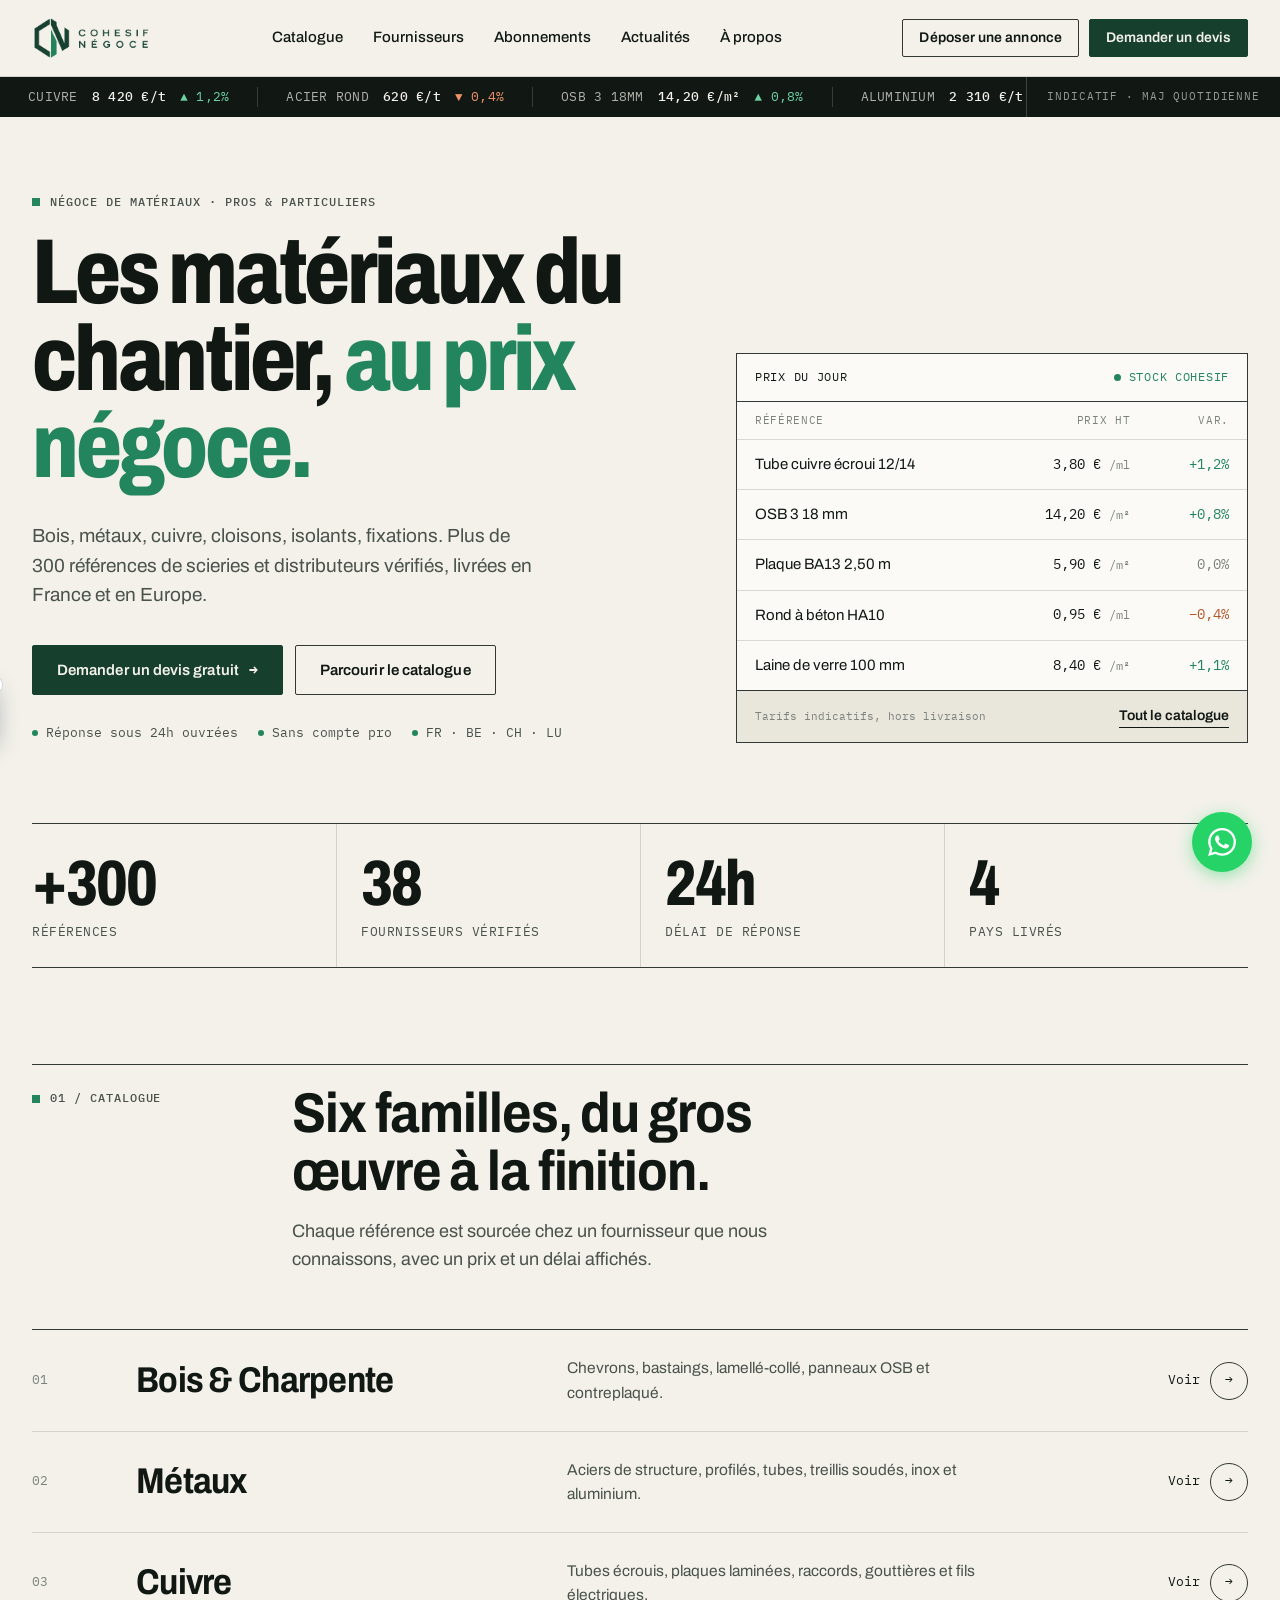
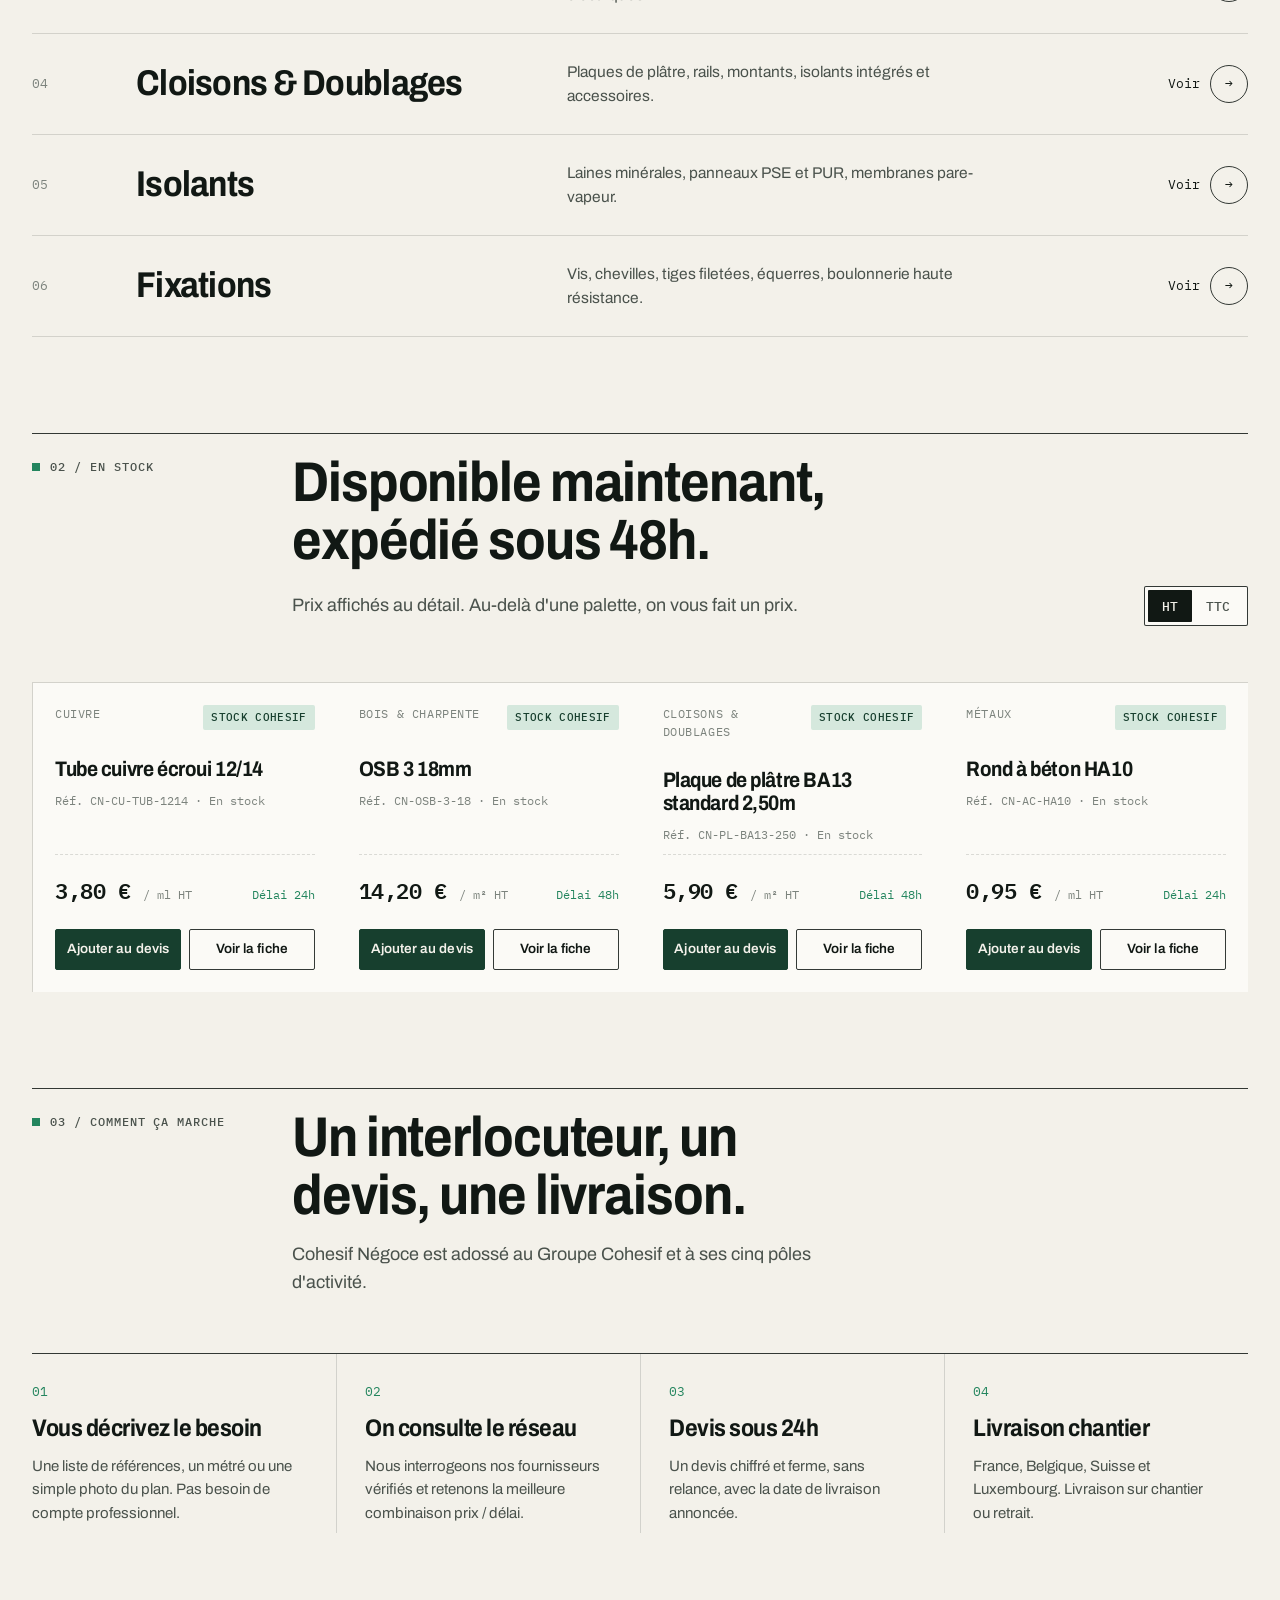
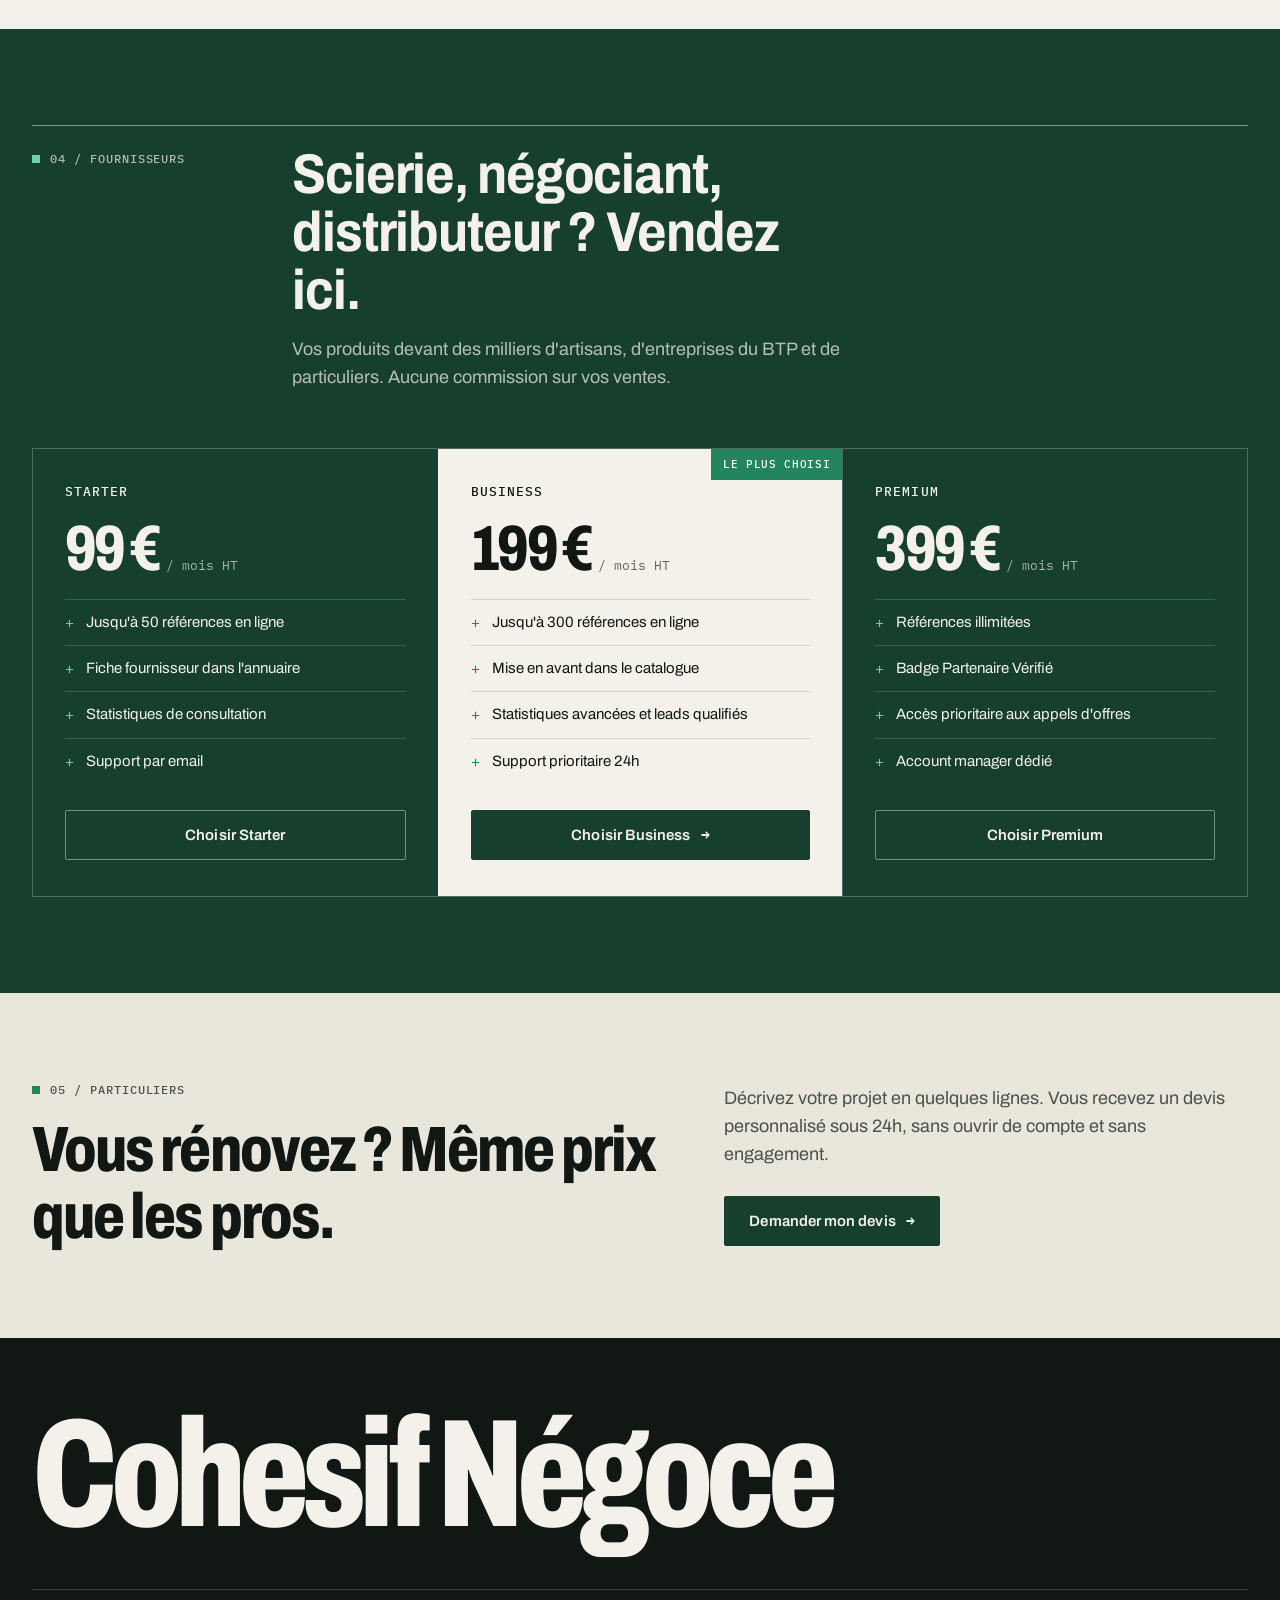
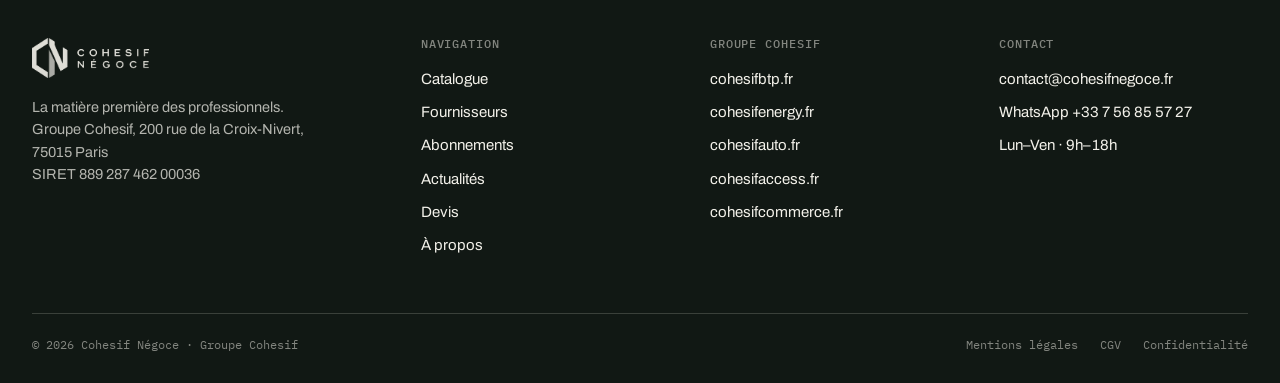
==== commit 54a8b791: "Logo du footer sans fond, suppression des tirets longs - Nouveau logo blanc à fond transparent pour " ====
--- a/index.html
+++ b/index.html
@@ -3,7 +3,7 @@
 <head>
 <meta charset="UTF-8">
 <meta name="viewport" content="width=device-width, initial-scale=1.0">
-<title>Cohesif Négoce — La matière première des professionnels</title>
+<title>Cohesif Négoce | La matière première des professionnels</title>
 <meta name="description" content="Plateforme de négoce de matériaux de construction pour professionnels et particuliers : bois, métaux, cuivre, cloisons, isolants, fixations. Réponse garantie sous 24h.">
 <link rel="icon" type="image/png" href="img/logo-mark-cohesif-negoce.png">
 <link rel="stylesheet" href="css/style.css">
@@ -121,10 +121,10 @@
 </script>
 <meta name="keywords" content="negoce materiaux, materiaux de construction, bois charpente, metaux, cuivre, isolants, cloisons, fixations, prix negoce, grossiste materiaux, fournisseur BTP, livraison France Europe">
 <meta name="robots" content="index, follow">
-<meta name="author" content="Cohesif Negoce — Groupe Cohesif">
+<meta name="author" content="Cohesif Negoce, Groupe Cohesif">
 <meta name="theme-color" content="#1A1A2E">
 <link rel="canonical" href="https://cohesifnegoce.fr/">
-<meta property="og:title" content="Cohesif Negoce — Negoce de materiaux de construction">
+<meta property="og:title" content="Cohesif Negoce | Negoce de materiaux de construction">
 <meta property="og:description" content="Plateforme de negoce de materiaux pour professionnels et particuliers : bois, metaux, cuivre, cloisons, isolants, fixations. Reponse garantie sous 24h.">
 <meta property="og:url" content="https://cohesifnegoce.fr/">
 <meta property="og:type" content="website">
@@ -132,7 +132,7 @@
 <meta property="og:site_name" content="Cohesif Negoce">
 <meta property="og:locale" content="fr_FR">
 <meta name="twitter:card" content="summary_large_image">
-<meta name="twitter:title" content="Cohesif Negoce — Negoce de materiaux de construction">
+<meta name="twitter:title" content="Cohesif Negoce | Negoce de materiaux de construction">
 <meta name="twitter:description" content="Plateforme de negoce de materiaux pour professionnels et particuliers : bois, metaux, cuivre, cloisons, isolants, fixations. Reponse garantie sous 24h.">
 <meta name="twitter:image" content="https://cohesifnegoce.fr/img/logo-cohesif-negoce.png">
 <style>
@@ -366,7 +366,7 @@
 <!-- ===== Navbar ===== -->
 <header class="navbar">
   <div class="container">
-    <a href="index.html" class="logo"><img src="img/logo-cohesif-negoce.png" alt="Cohesif Négoce — La matière première des professionnels"></a>
+    <a href="index.html" class="logo"><img src="img/logo-cohesif-negoce.png" alt="Cohesif Négoce, la matière première des professionnels"></a>
     <nav class="nav-links" aria-label="Navigation principale">
       <a href="catalogue.html">Catalogue</a>
       <a href="fournisseurs.html">Fournisseurs</a>
@@ -435,8 +435,8 @@
         </thead>
         <tbody>
           <tr><td>Tube cuivre écroui 12/14</td><td class="num">3,80 € <span class="unit">/ml</span></td><td class="num up">+1,2%</td></tr>
-          <tr><td>OSB 3 — 18 mm</td><td class="num">14,20 € <span class="unit">/m²</span></td><td class="num up">+0,8%</td></tr>
-          <tr><td>Plaque BA13 — 2,50 m</td><td class="num">5,90 € <span class="unit">/m²</span></td><td class="num flat">0,0%</td></tr>
+          <tr><td>OSB 3 18 mm</td><td class="num">14,20 € <span class="unit">/m²</span></td><td class="num up">+0,8%</td></tr>
+          <tr><td>Plaque BA13 2,50 m</td><td class="num">5,90 € <span class="unit">/m²</span></td><td class="num flat">0,0%</td></tr>
           <tr><td>Rond à béton HA10</td><td class="num">0,95 € <span class="unit">/ml</span></td><td class="num down">−0,4%</td></tr>
           <tr><td>Laine de verre 100 mm</td><td class="num">8,40 € <span class="unit">/m²</span></td><td class="num up">+1,1%</td></tr>
         </tbody>
@@ -474,7 +474,7 @@
 <section class="categories">
   <div class="container">
     <div class="section-head reveal">
-      <span class="eyebrow">01 — Catalogue</span>
+      <span class="eyebrow">01 / Catalogue</span>
       <h2>Six familles, du gros œuvre à la finition.</h2>
       <p>Chaque référence est sourcée chez un fournisseur que nous connaissons, avec un prix et un délai affichés.</p>
     </div>
@@ -523,7 +523,7 @@
 <section class="featured" style="padding-top:0">
   <div class="container">
     <div class="section-head reveal">
-      <span class="eyebrow">02 — En stock</span>
+      <span class="eyebrow">02 / En stock</span>
       <h2>Disponible maintenant, expédié sous 48h.</h2>
       <div style="display:flex; align-items:center; justify-content:space-between; gap:20px; flex-wrap:wrap;">
         <p style="margin:0">Prix affichés au détail. Au-delà d'une palette, on vous fait un prix.</p>
@@ -541,7 +541,7 @@
 <section class="why" style="padding-top:0">
   <div class="container">
     <div class="section-head reveal">
-      <span class="eyebrow">03 — Comment ça marche</span>
+      <span class="eyebrow">03 / Comment ça marche</span>
       <h2>Un interlocuteur, un devis, une livraison.</h2>
       <p>Cohesif Négoce est adossé au Groupe Cohesif et à ses cinq pôles d'activité.</p>
     </div>
@@ -574,7 +574,7 @@
 <section class="supplier-section">
   <div class="container">
     <div class="section-head reveal">
-      <span class="eyebrow">04 — Fournisseurs</span>
+      <span class="eyebrow">04 / Fournisseurs</span>
       <h2>Scierie, négociant, distributeur&nbsp;? Vendez ici.</h2>
       <p>Vos produits devant des milliers d'artisans, d'entreprises du BTP et de particuliers. Aucune commission sur vos ventes.</p>
     </div>
@@ -621,7 +621,7 @@
 <section class="band-particuliers">
   <div class="container">
     <div>
-      <span class="eyebrow">05 — Particuliers</span>
+      <span class="eyebrow">05 / Particuliers</span>
       <h2>Vous rénovez&nbsp;? Même prix que les pros.</h2>
     </div>
     <div>
@@ -637,9 +637,9 @@
     <div class="footer-wordmark" aria-hidden="true">Cohesif Négoce</div>
     <div class="footer-grid">
       <div class="footer-about">
-        <a href="index.html" class="logo"><img src="img/logo-cohesif-negoce.png" loading="lazy" alt="Cohesif Négoce"></a>
+        <a href="index.html" class="logo"><img src="img/logo-cohesif-negoce-blanc.png" loading="lazy" alt="Cohesif Négoce"></a>
         <p>La matière première des professionnels.<br>
-        Groupe Cohesif — 200 rue de la Croix-Nivert, 75015 Paris<br>
+        Groupe Cohesif, 200 rue de la Croix-Nivert, 75015 Paris<br>
         SIRET 889 287 462 00036</p>
       </div>
       <div>
@@ -673,7 +673,7 @@
       </div>
     </div>
     <div class="footer-bottom">
-      <span>© 2026 Cohesif Négoce — Groupe Cohesif</span>
+      <span>© 2026 Cohesif Négoce · Groupe Cohesif</span>
       <div class="legal-links">
         <a href="mentions-legales.html">Mentions légales</a>
         <a href="cgv.html">CGV</a>
@@ -693,7 +693,7 @@
 
 <script src="js/main.js"></script>
 
-<!-- ════════════════════════════════════════════ LEASING — BOUTON FLOTTANT -->
+<!-- ════════════════════════════════════════════ LEASING : BOUTON FLOTTANT -->
 <button class="leasing-trigger" id="leasing-trigger" onclick="openLeasingModal()" aria-label="Financer votre projet avec Cohesif Leasing">
   <span class="leasing-trigger-dismiss" onclick="dismissLeasingTrigger(event)" role="button" tabindex="0" aria-label="Masquer">×</span>
   <div class="leasing-trigger-icon">€</div>
@@ -703,7 +703,7 @@
   </div>
 </button>
 
-<!-- ════════════════════════════════════════════ LEASING — MODAL -->
+<!-- ════════════════════════════════════════════ LEASING : MODAL -->
 <div class="leasing-modal-overlay" id="leasing-modal-overlay" onclick="closeLeasingModalOutside(event)" role="dialog" aria-modal="true" aria-labelledby="leasing-modal-title">
   <div class="leasing-modal">
 
@@ -767,7 +767,7 @@
       </div>
 
       <form id="leasing-form" action="https://formspree.io/f/mzdnndna" method="POST" onsubmit="handleLeasingForm(event)">
-        <input type="hidden" name="_subject" value="Demande de financement — Cohesif Leasing (via Négoce)"/>
+        <input type="hidden" name="_subject" value="Demande de financement | Cohesif Leasing (via Négoce)"/>
         <input type="hidden" name="source" value="Cohesif Négoce · Popup Leasing"/>
         <input type="hidden" name="montant_projet" id="l-hidden-amount" value="20 000 €"/>
         <input type="hidden" name="duree_souhaitee" id="l-hidden-duration" value="36 mois"/>
@@ -830,7 +830,7 @@
     if (amount > 0 && n > 0) {
       monthly = amount * r * Math.pow(1 + r, n) / (Math.pow(1 + r, n) - 1);
     }
-    var display = monthly > 0 ? Math.ceil(monthly).toLocaleString('fr-FR') + ' €' : '—';
+    var display = monthly > 0 ? Math.ceil(monthly).toLocaleString('fr-FR') + ' €' : '…';
     document.getElementById('leasing-monthly').innerHTML =
       display + '<span style="font-size:14px;font-weight:500;color:rgba(201,168,64,0.75)">&thinsp;/mois</span>';
     document.getElementById('l-hidden-amount').value = amount.toLocaleString('fr-FR') + ' €';
--- a/css/style.css
+++ b/css/style.css
@@ -525,7 +525,7 @@
 .footer-grid ul a, .footer-grid ul li{ font-size: 15px; color: var(--paper); }
 .footer-grid ul a:hover{ color: #6FD1A3; }
 .footer-about p{ font-size: 14.5px; margin: 18px 0; max-width: 300px; }
-.footer-about .logo img{ height: 40px; filter: brightness(0) invert(.95); }
+.footer-about .logo img{ height: 40px; }
 .footer-bottom{
   border-top: 1px solid rgba(243,241,234,.18); padding: 22px 0 28px;
   display:flex; align-items:center; justify-content:space-between; flex-wrap:wrap; gap: 12px;
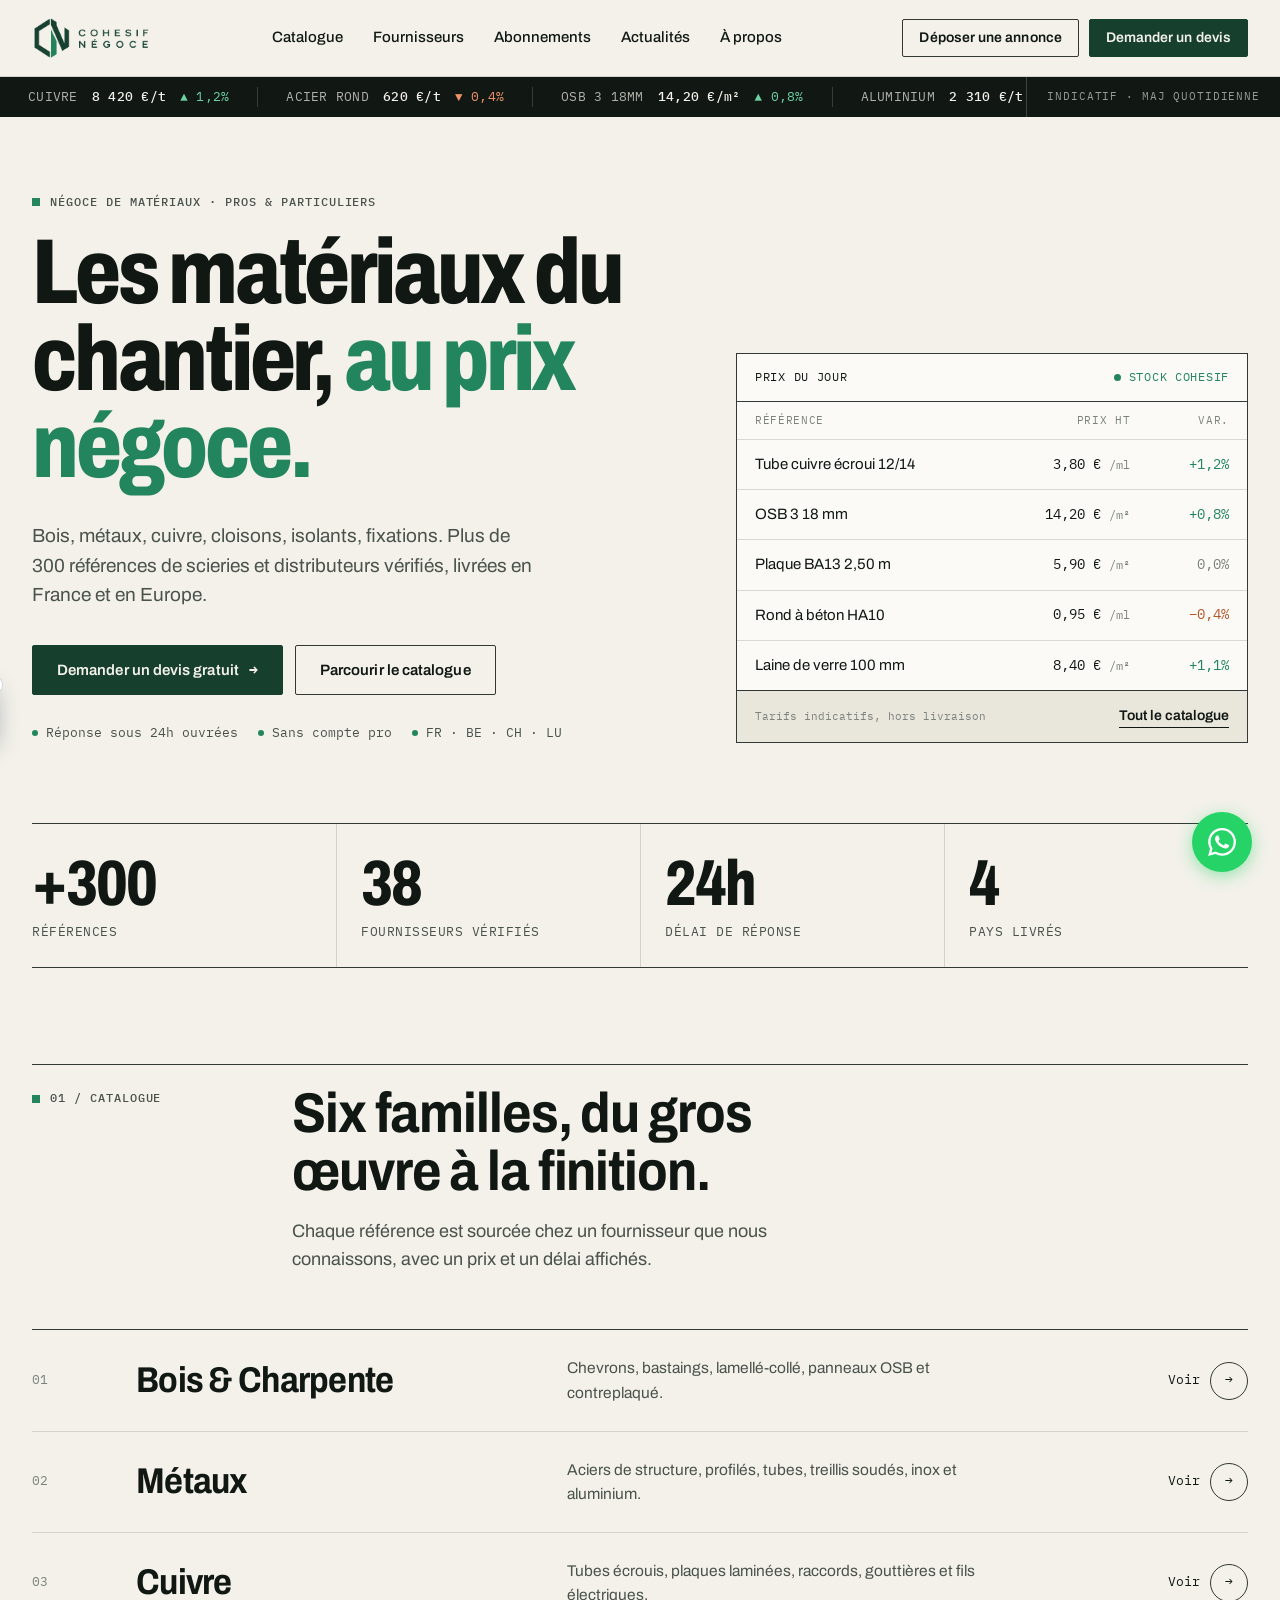
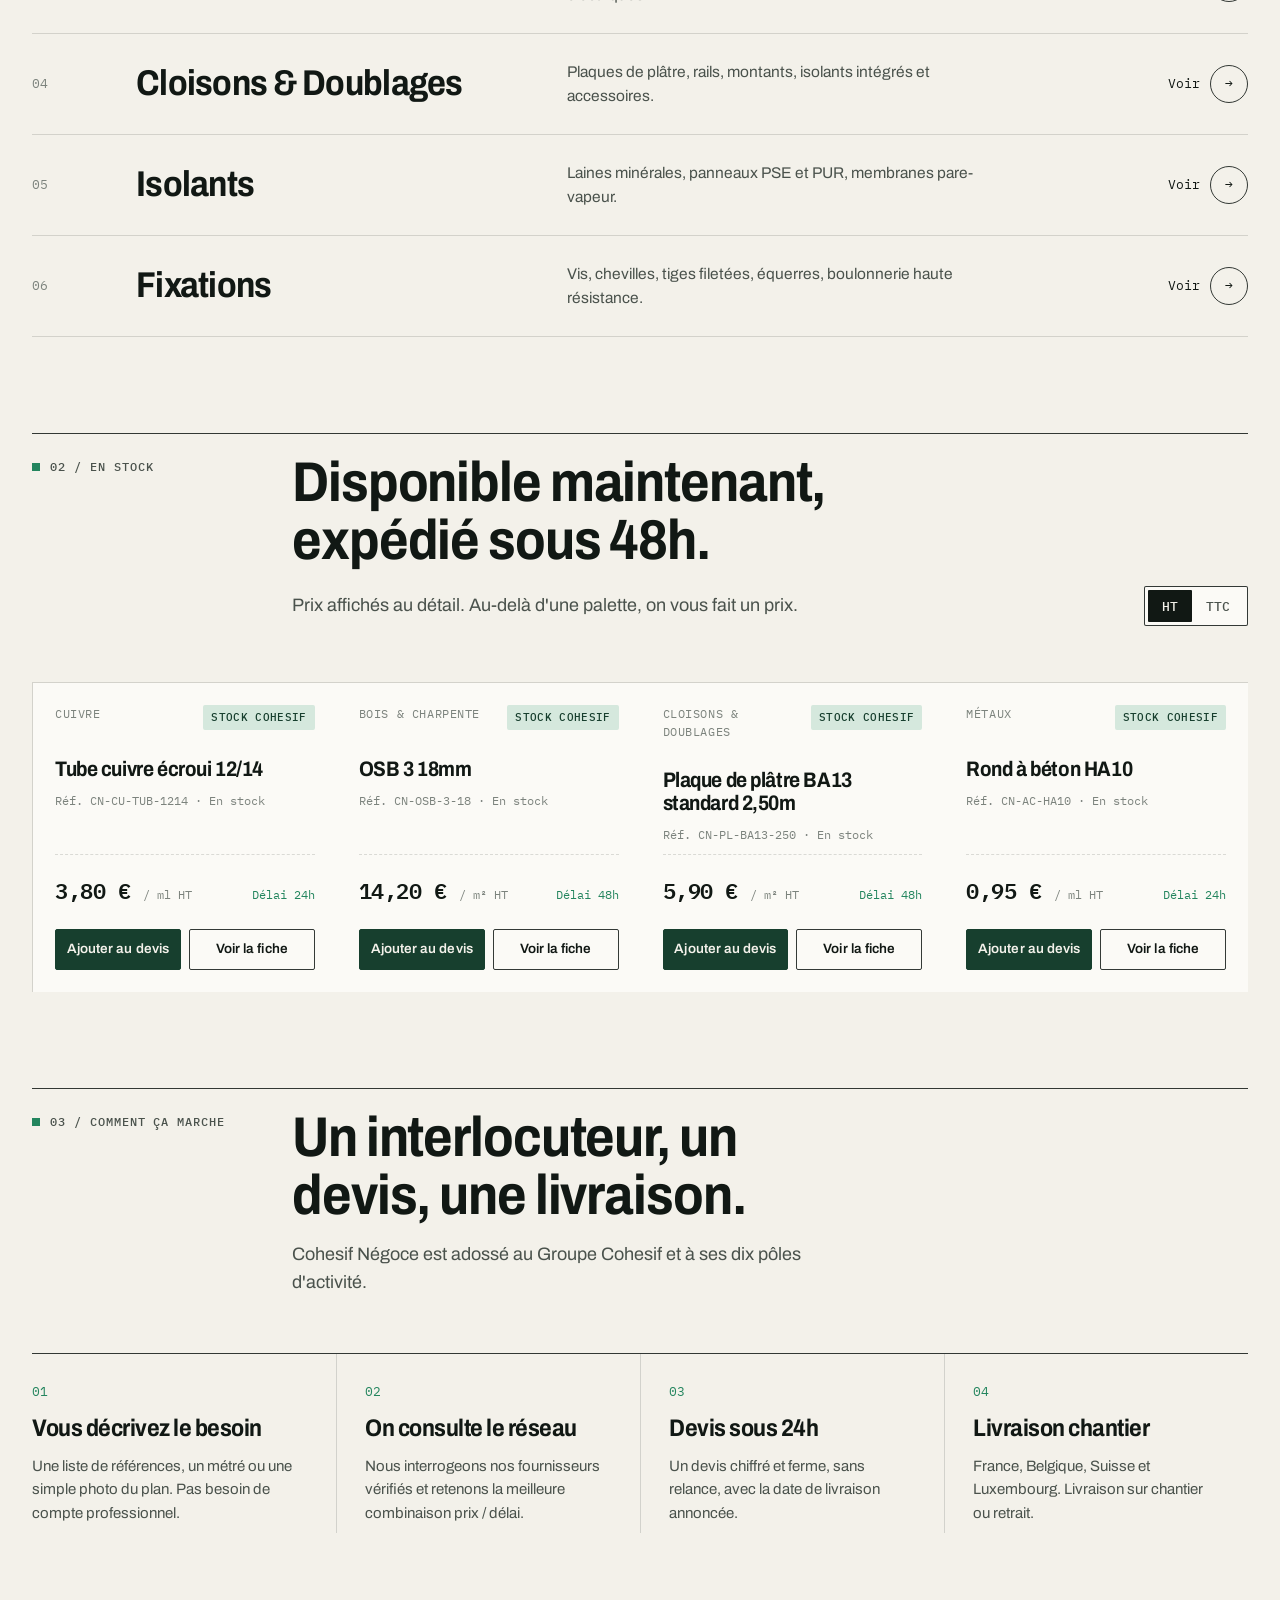
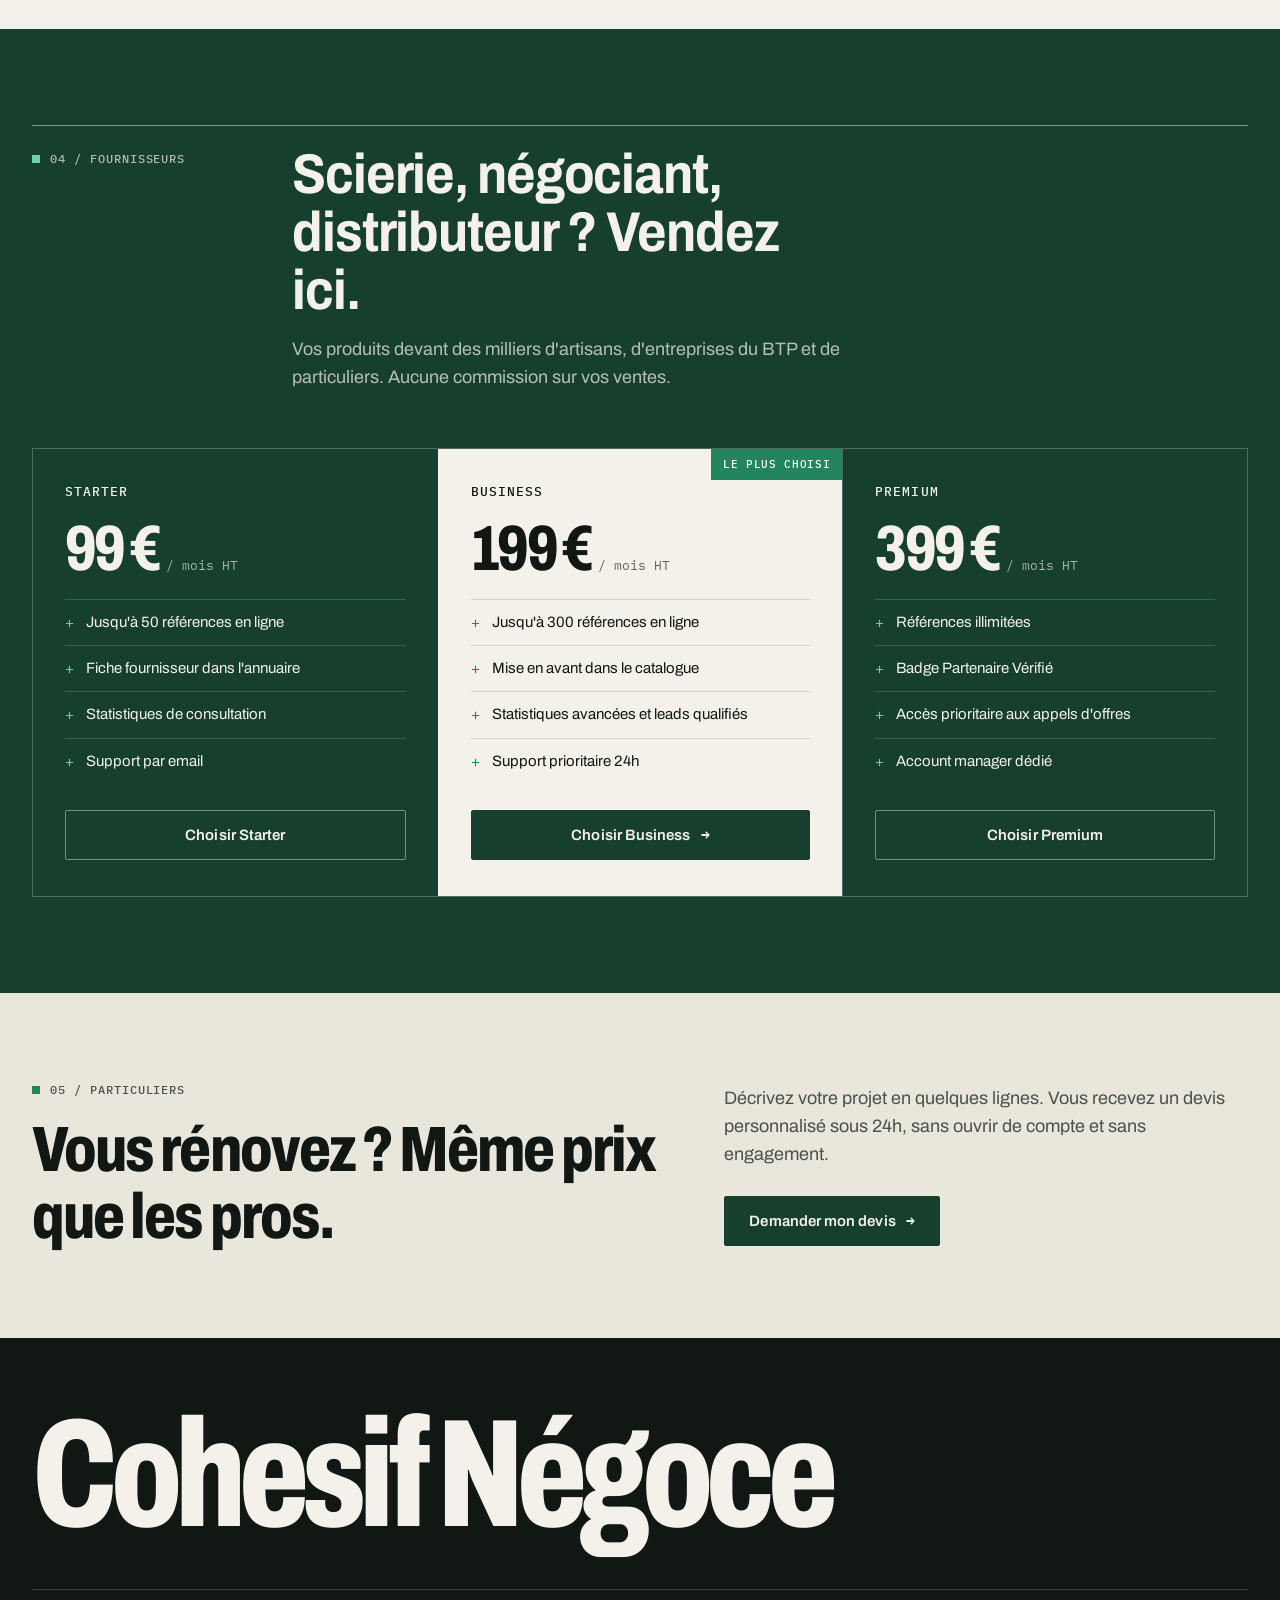
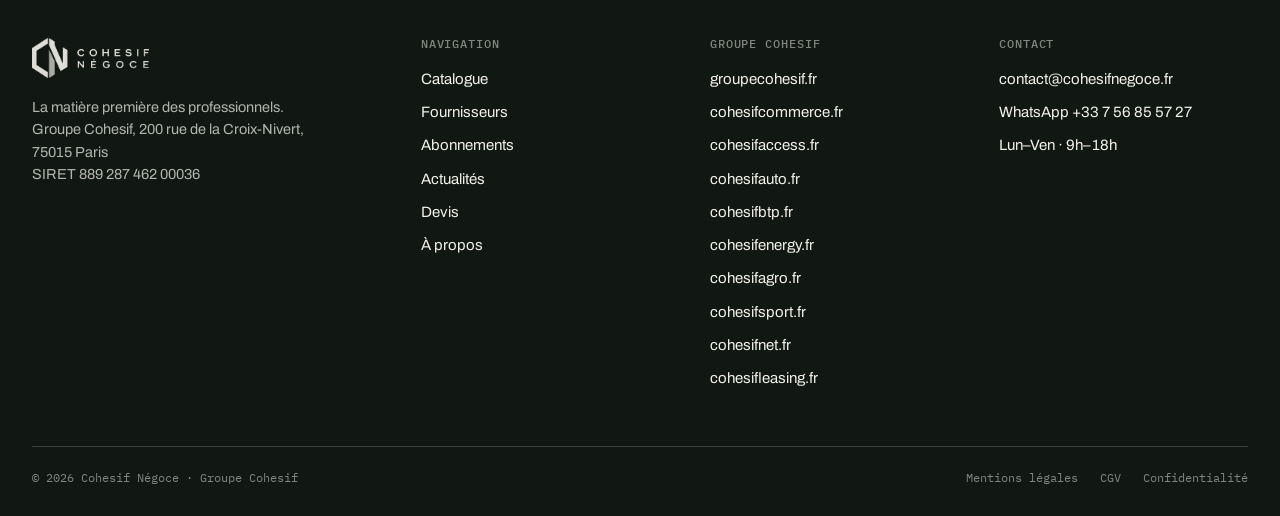
==== commit 2599d8a7: "Groupe Cohesif : mise à jour des dix pôles Page À propos, phrase de l'accueil, liens du footer et do" ====
--- a/index.html
+++ b/index.html
@@ -31,11 +31,15 @@
         "availableLanguage": "French"
       },
       "sameAs": [
+        "https://cohesifcommerce.fr",
+        "https://cohesifaccess.fr",
+        "https://cohesifauto.fr",
         "https://cohesifbtp.fr",
         "https://cohesifenergy.fr",
-        "https://cohesifauto.fr",
-        "https://cohesifaccess.fr",
-        "https://cohesifcommerce.fr"
+        "https://cohesifagro.fr",
+        "https://cohesifsport.fr",
+        "https://cohesifnet.fr",
+        "https://cohesifleasing.fr"
       ],
       "parentOrganization": {
         "@type": "Organization",
@@ -543,7 +547,7 @@
     <div class="section-head reveal">
       <span class="eyebrow">03 / Comment ça marche</span>
       <h2>Un interlocuteur, un devis, une livraison.</h2>
-      <p>Cohesif Négoce est adossé au Groupe Cohesif et à ses cinq pôles d'activité.</p>
+      <p>Cohesif Négoce est adossé au Groupe Cohesif et à ses dix pôles d'activité.</p>
     </div>
     <div class="arguments-grid">
       <div class="arg-card">
@@ -656,11 +660,16 @@
       <div>
         <h4>Groupe Cohesif</h4>
         <ul>
+          <li><a href="https://groupecohesif.fr" target="_blank" rel="noopener">groupecohesif.fr</a></li>
+          <li><a href="https://cohesifcommerce.fr" target="_blank" rel="noopener">cohesifcommerce.fr</a></li>
+          <li><a href="https://cohesifaccess.fr" target="_blank" rel="noopener">cohesifaccess.fr</a></li>
+          <li><a href="https://cohesifauto.fr" target="_blank" rel="noopener">cohesifauto.fr</a></li>
           <li><a href="https://cohesifbtp.fr" target="_blank" rel="noopener">cohesifbtp.fr</a></li>
           <li><a href="https://cohesifenergy.fr" target="_blank" rel="noopener">cohesifenergy.fr</a></li>
-          <li><a href="https://cohesifauto.fr" target="_blank" rel="noopener">cohesifauto.fr</a></li>
-          <li><a href="https://cohesifaccess.fr" target="_blank" rel="noopener">cohesifaccess.fr</a></li>
-          <li><a href="https://cohesifcommerce.fr" target="_blank" rel="noopener">cohesifcommerce.fr</a></li>
+          <li><a href="https://cohesifagro.fr" target="_blank" rel="noopener">cohesifagro.fr</a></li>
+          <li><a href="https://cohesifsport.fr" target="_blank" rel="noopener">cohesifsport.fr</a></li>
+          <li><a href="https://cohesifnet.fr" target="_blank" rel="noopener">cohesifnet.fr</a></li>
+          <li><a href="https://cohesifleasing.fr" target="_blank" rel="noopener">cohesifleasing.fr</a></li>
         </ul>
       </div>
       <div>
--- a/css/style.css
+++ b/css/style.css
@@ -846,13 +846,16 @@
 .supplier-card .sc-tags span{ font-family: var(--font-mono); font-size: 11px; border: 1px solid var(--line); padding: 3px 8px; color: var(--ink-2); }
 
 /* ---------- Pôles (à propos) ---------- */
-.poles-grid{ display:grid; grid-template-columns: repeat(3, 1fr); gap: 0; border: 1px solid rgba(243,241,234,.25); }
-.pole-card{ padding: 28px; text-align:left; border-right: 1px solid rgba(243,241,234,.25); border-bottom: 1px solid rgba(243,241,234,.25); transition: background .2s ease; }
-.pole-card:nth-child(3n){ border-right: none; }
-.pole-card:nth-last-child(-n+3){ border-bottom: none; }
-.pole-card:hover{ background: rgba(243,241,234,.08); }
-.pole-card--parent{ background: var(--paper); color: var(--ink); }
+.poles-grid{
+  display:grid; grid-template-columns: repeat(5, 1fr); gap: 1px;
+  background: rgba(243,241,234,.25); border: 1px solid rgba(243,241,234,.25);
+}
+.pole-card{ padding: 26px 22px; text-align:left; background: var(--forest); transition: background .2s ease; }
+.pole-card:hover{ background: #1d4a37; }
+.pole-card--parent{ grid-column: 1 / -1; background: var(--paper); color: var(--ink); }
 .pole-card--parent:hover{ background: var(--paper); }
+.pole-card--current{ background: var(--forest-2); }
+.pole-card--current .pole-domain{ color:#6FD1A3; opacity:1; }
 .pole-card .pole-name{ font-family: var(--font-title); font-weight:700; font-size: 22px; margin-bottom: 6px; }
 .pole-card .pole-domain{ font-family: var(--font-mono); font-size: 12px; opacity: .7; }
 
@@ -900,6 +903,7 @@
   .arg-card:nth-child(n+3), .engagement-card:nth-child(n+3){ border-top: 1px solid var(--line); }
   .reassurance .item:nth-child(3){ padding-left:0; border-left:none; }
   .pricing-grid{ grid-template-columns: 1fr; }
+  .poles-grid{ grid-template-columns: repeat(2, 1fr); }
   .price-card + .price-card{ border-left:none; border-top: 1px solid rgba(243,241,234,.25); }
   .catalogue-grid{ grid-template-columns: repeat(2,1fr); }
   .footer-grid{ grid-template-columns: 1fr 1fr; }
@@ -949,8 +953,8 @@
   .footer-grid{ grid-template-columns: 1fr 1fr; gap: 32px; }
   .footer-about{ grid-column: 1 / -1; }
   .poles-grid{ grid-template-columns: 1fr 1fr; }
-  .pole-card{ border-right: 1px solid rgba(243,241,234,.25) !important; border-bottom: 1px solid rgba(243,241,234,.25) !important; }
-  .pole-card:nth-child(2n){ border-right:none !important; }
+  .pole-card{ padding: 20px 16px; }
+  .pole-card .pole-name{ font-size: 18px; }
   .arguments-grid, .reassurance{ grid-template-columns: 1fr; }
   .arg-card, .arg-card + .arg-card{ padding: 22px 0 14px; border-left:none; }
   .arg-card + .arg-card{ border-top: 1px solid var(--line); }
